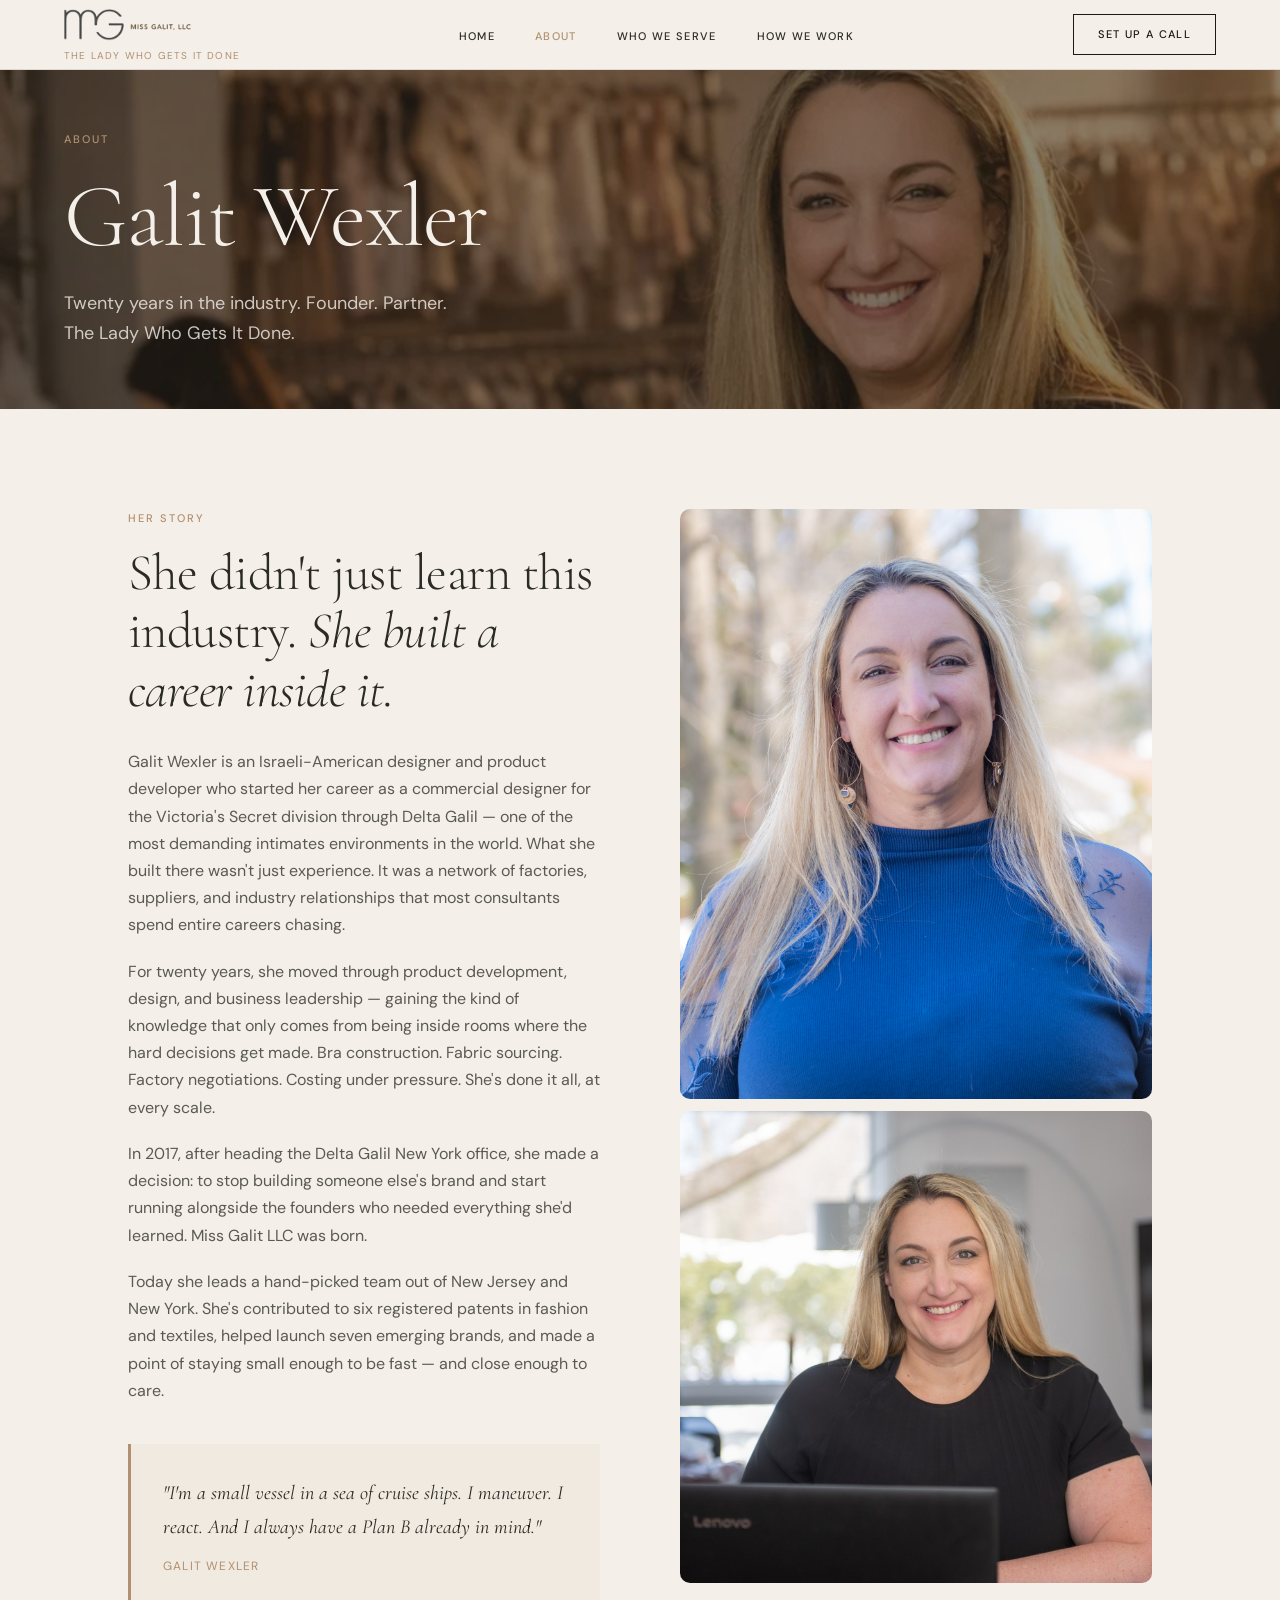
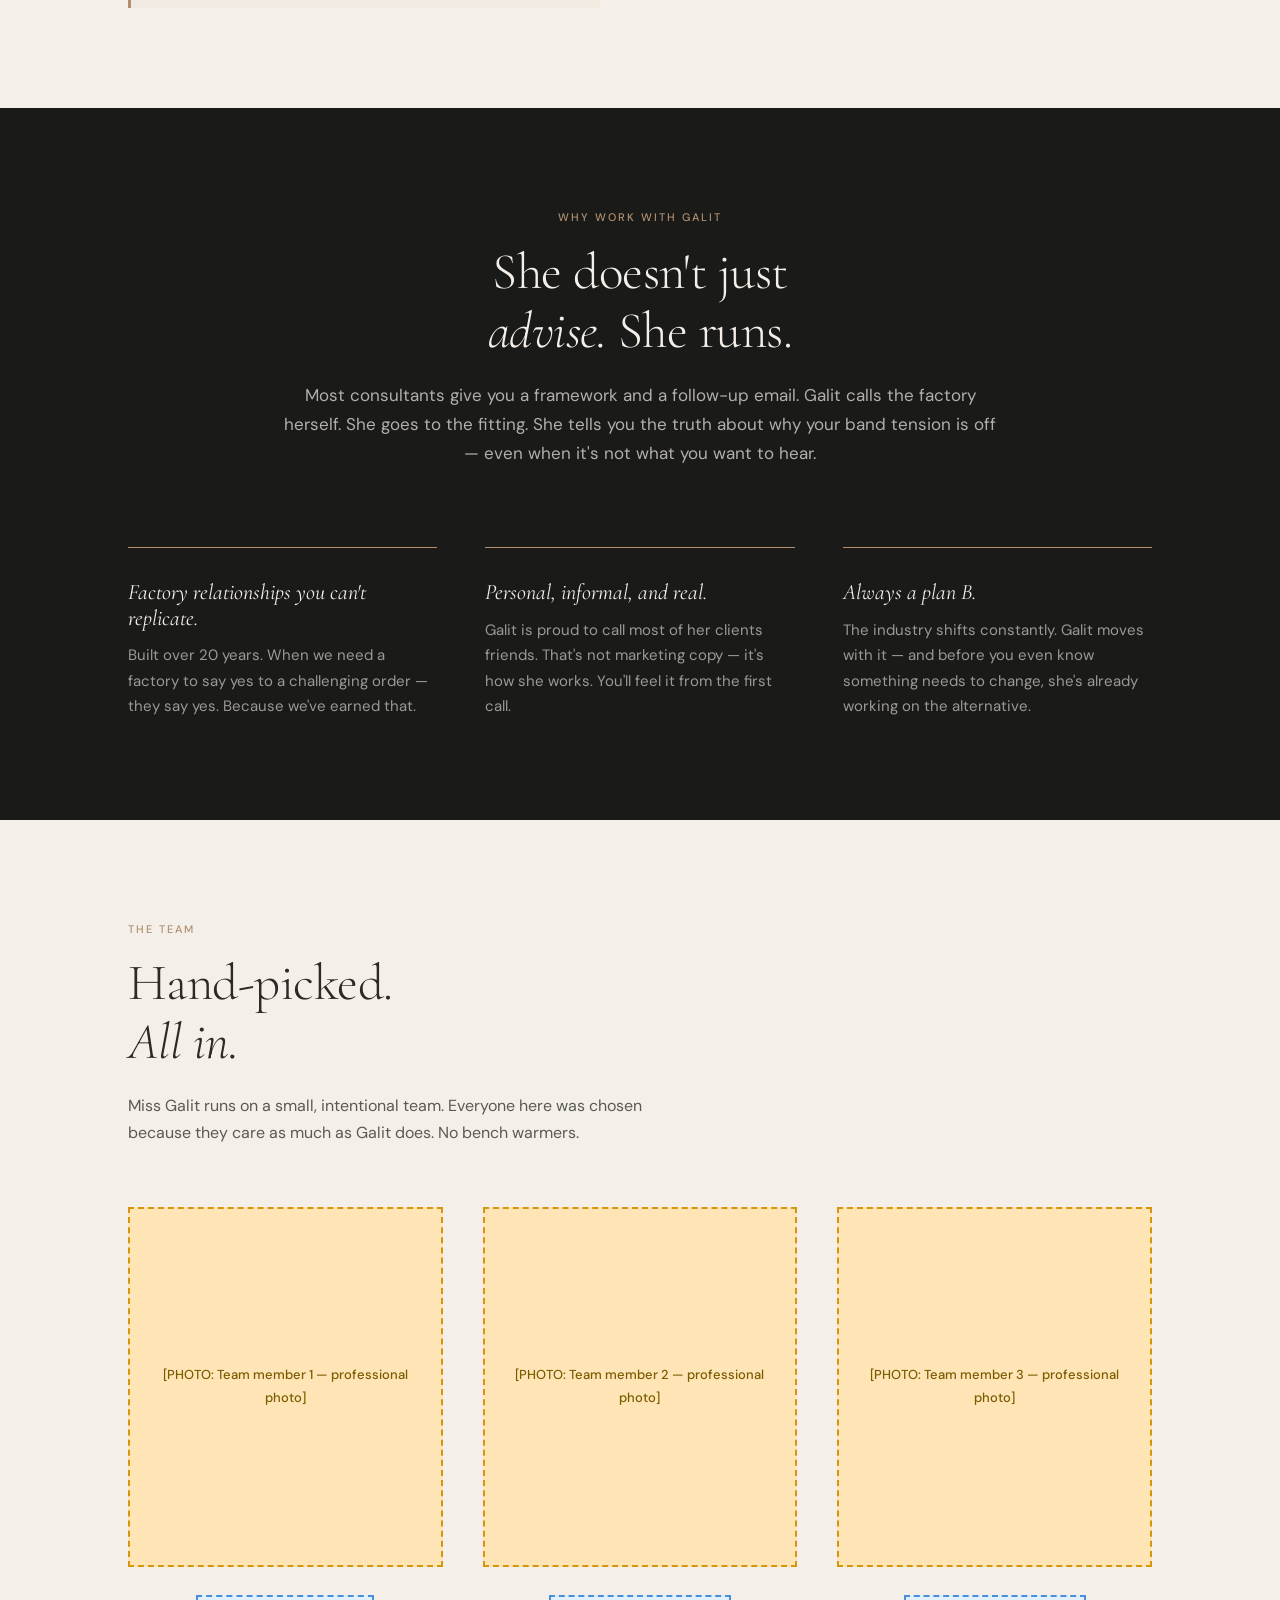
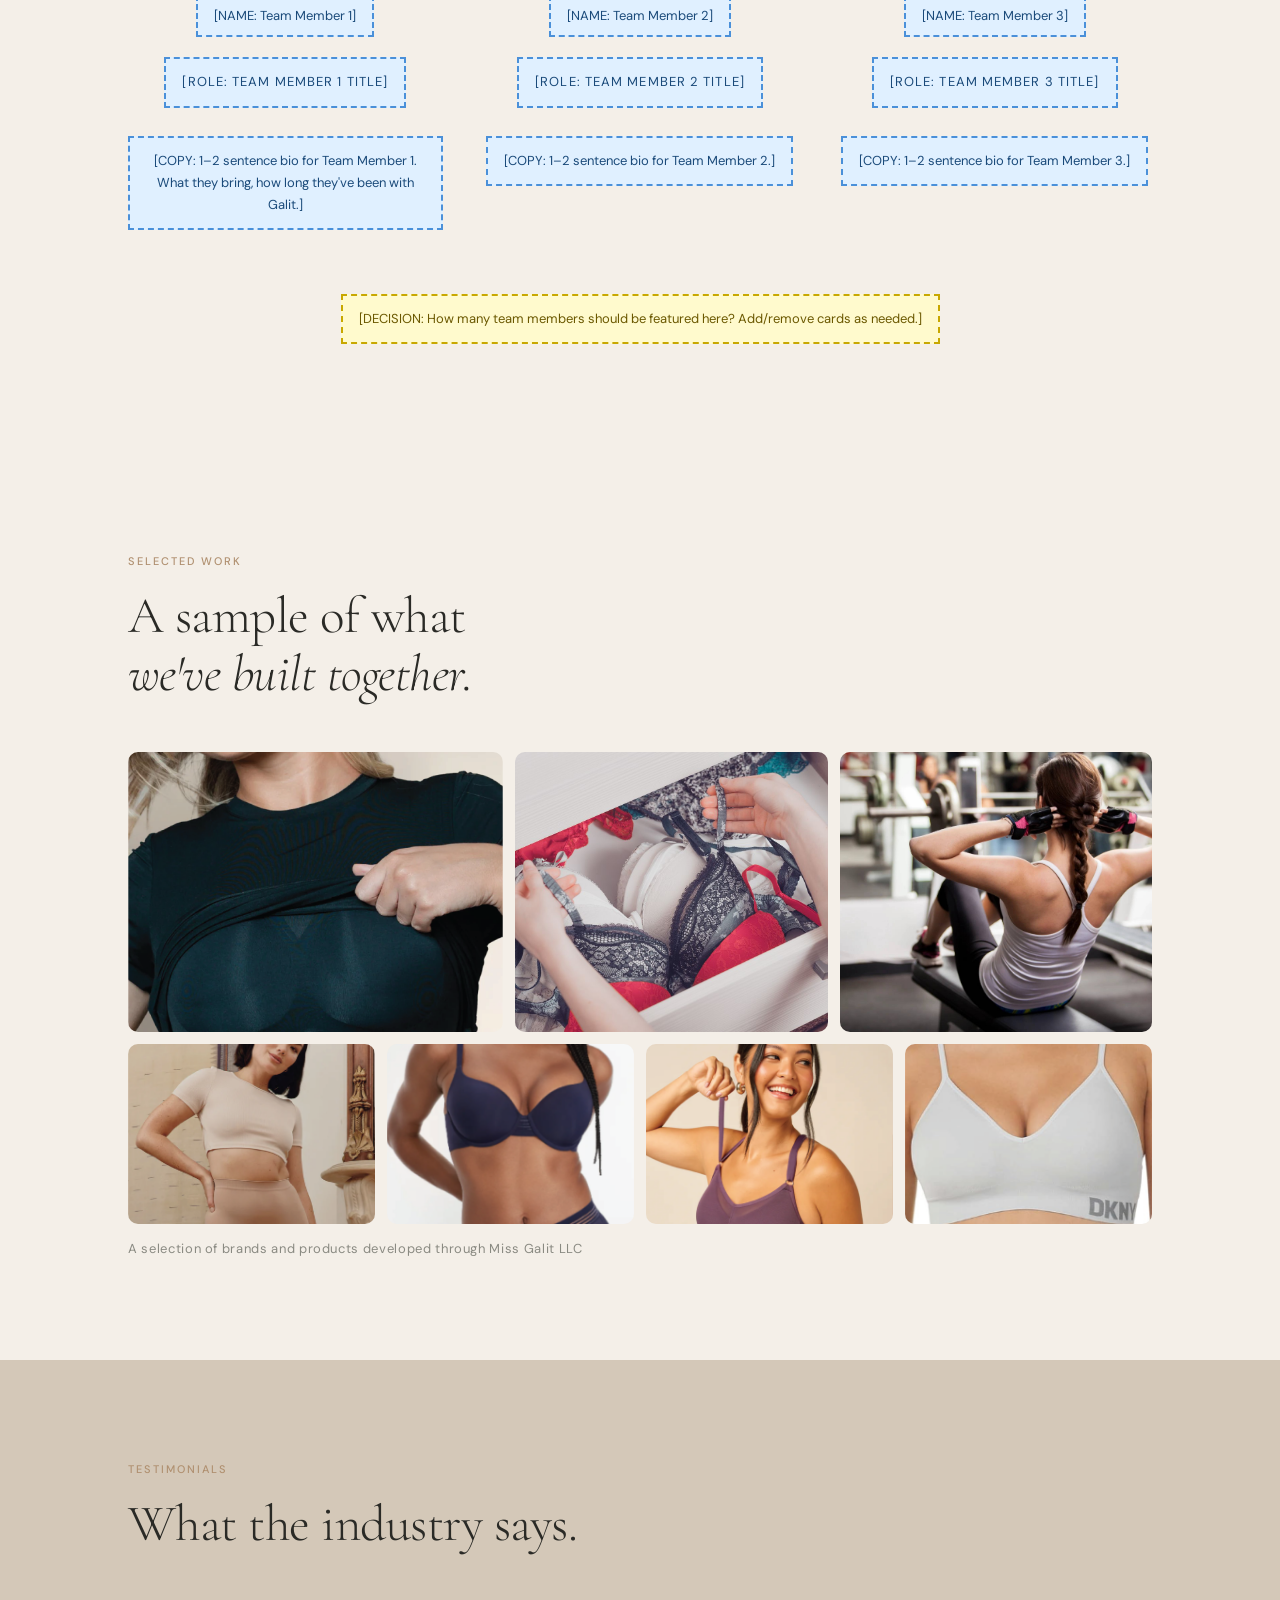
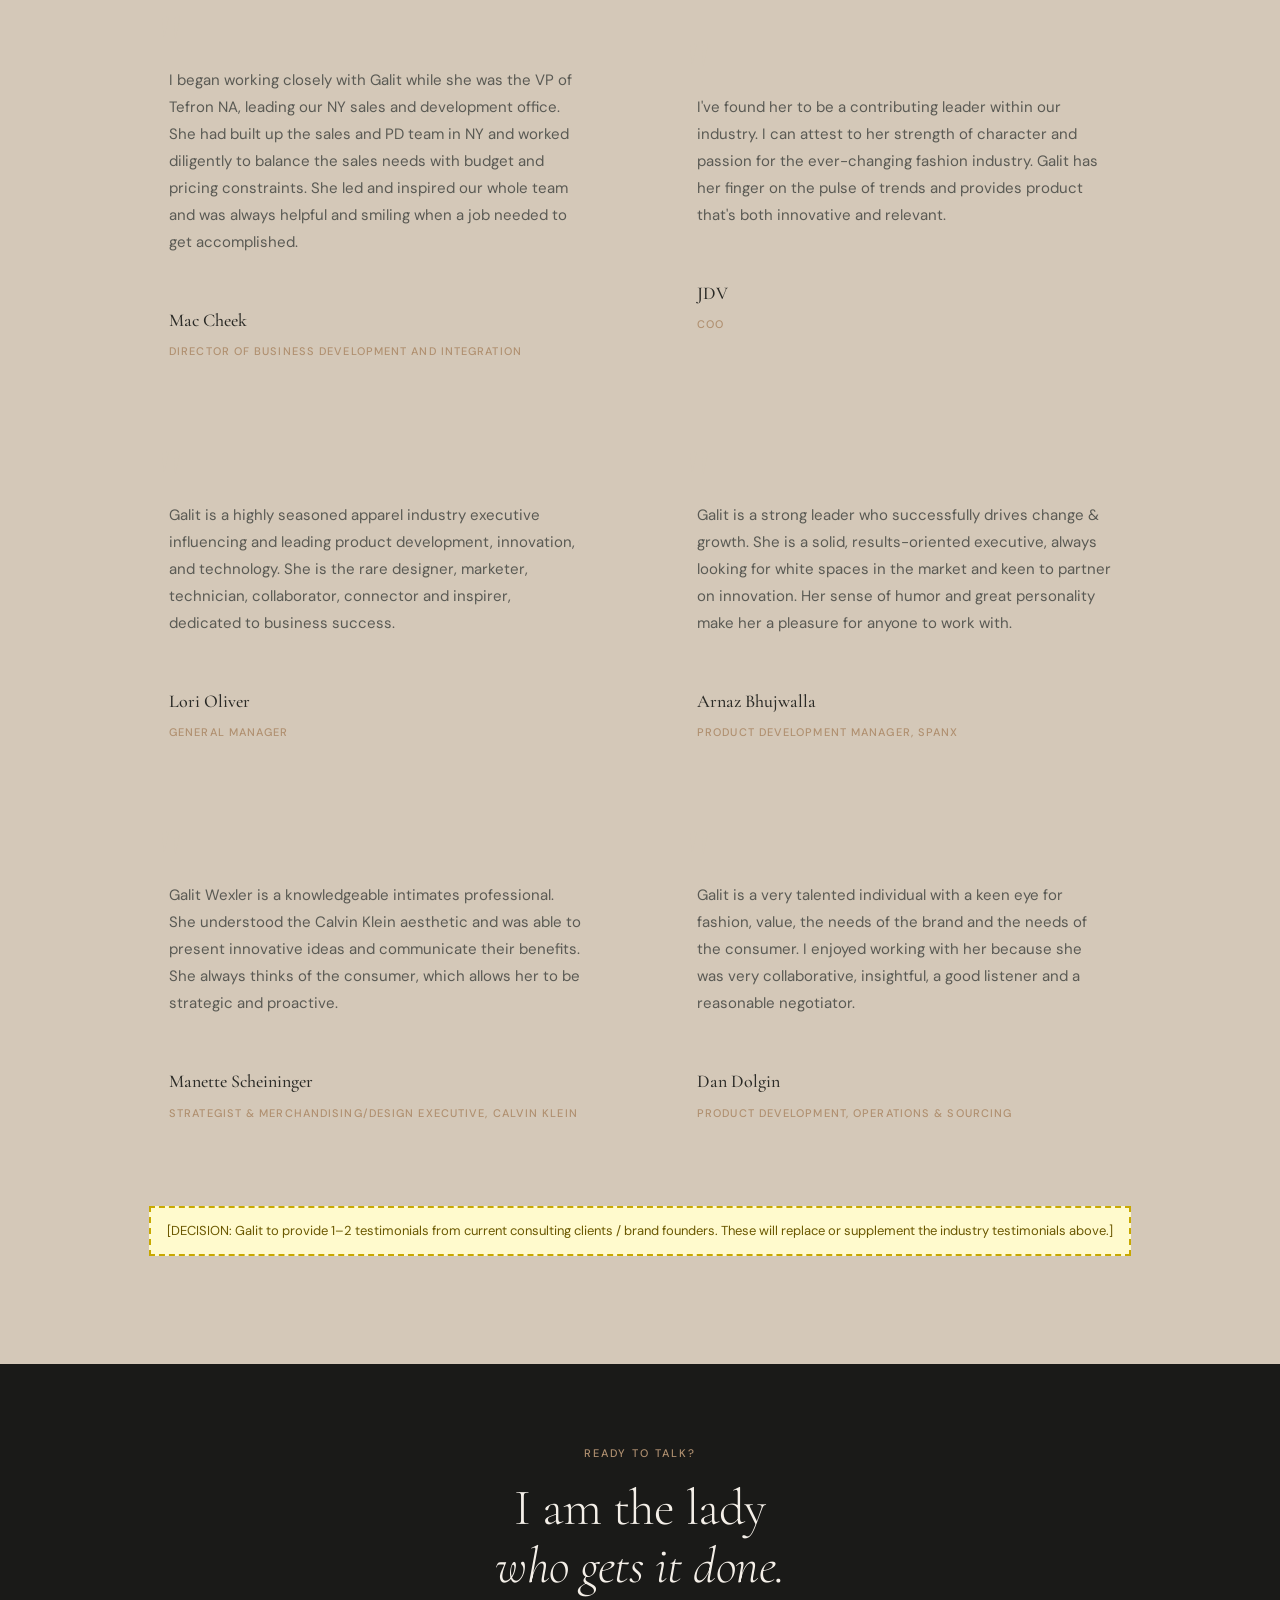
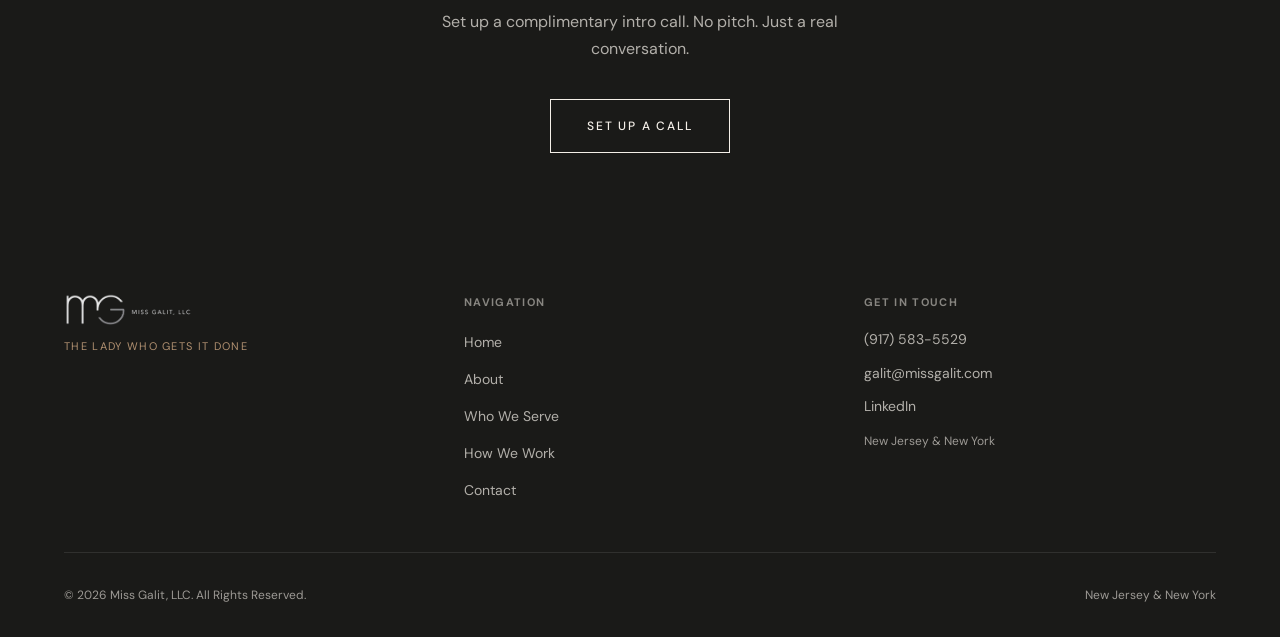
==== about.html @ 5a031939 "Update about.html" ====
<!DOCTYPE html>
<html lang="en">
<head>
  <meta charset="UTF-8" />
  <meta name="viewport" content="width=device-width, initial-scale=1.0" />
  <title>About Galit Wexler | Miss Galit LLC</title>
  <meta name="description" content="Meet Galit Wexler — 20 years of intimates and activewear expertise, built on factory relationships and founder loyalty." />
  <!-- [PHOTO: Replace favicon with a new .ico or .png file — add to images/ folder and update this path] -->
  <link rel="icon" href="https://missgalit.com/wp-content/uploads/2019/03/Fav.jpg" />
  <link rel="stylesheet" href="style.css" />
</head>
<body>

  <!-- NAV -->
  <nav id="main-nav">
    <a class="nav-logo" href="index.html">
      <img src="images/logo-nav.png" alt="Miss Galit" />
      <div class="tagline">The Lady Who Gets It Done</div>
    </a>
    <ul class="nav-links">
      <li><a href="index.html">Home</a></li>
      <li><a href="about.html" class="active">About</a></li>
      <li><a href="who-we-serve.html">Who We Serve</a></li>
      <li><a href="how-we-work.html">How We Work</a></li>
    </ul>
    <a href="contact.html" class="nav-cta">Set Up a Call</a>
    <div class="nav-hamburger" id="hamburger" onclick="toggleMenu()">
      <span></span><span></span><span></span>
    </div>
  </nav>

  <div class="mobile-menu" id="mobile-menu">
    <ul>
      <li><a href="index.html">Home</a></li>
      <li><a href="about.html">About</a></li>
      <li><a href="who-we-serve.html">Who We Serve</a></li>
      <li><a href="how-we-work.html">How We Work</a></li>
      <li><a href="contact.html">Set Up a Call</a></li>
    </ul>
  </div>

  <!-- PAGE HERO -->
  <section style="padding-top: 70px; min-height: 45vh; display: flex; align-items: flex-end; position: relative; overflow: hidden;">
    <div style="position: absolute; inset: 0; background-image: url('images/about-hero.png'); background-size: cover; background-position: center top; background-attachment: fixed;"></div>
    <div style="position: absolute; inset: 0; background: rgba(26,26,24,0.5);"></div>
    <div class="page-hero-content" style="position: relative; z-index: 2; padding: 60px 5vw;">
      <span class="eyebrow" style="color: var(--stone);">About</span>
      <h1 style="color: var(--cream);">Galit Wexler</h1>
      <p style="color: rgba(244,239,232,0.8); font-size: 18px; max-width: 560px; margin-top: 20px;">Twenty years in the industry. Founder. Partner.<br>The Lady Who Gets It Done.</p>
    </div>
  </section>

  <!-- GALIT'S STORY -->
  <section class="section" style="padding: var(--section-pad) var(--gutter);">
    <div class="grid-2 container" style="gap: 80px; align-items: start;">
      <div>
        <span class="eyebrow">Her Story</span>
        <h2>She didn't just learn this industry. <em>She built a career inside it.</em></h2>

        <p style="color: var(--mid); margin-top: 28px;">
          Galit Wexler is an Israeli-American designer and product developer who started her career as a commercial designer for the Victoria's Secret division through Delta Galil — one of the most demanding intimates environments in the world. What she built there wasn't just experience. It was a network of factories, suppliers, and industry relationships that most consultants spend entire careers chasing.
        </p>
        <p style="color: var(--mid);">
          For twenty years, she moved through product development, design, and business leadership — gaining the kind of knowledge that only comes from being inside rooms where the hard decisions get made. Bra construction. Fabric sourcing. Factory negotiations. Costing under pressure. She's done it all, at every scale.
        </p>
        <p style="color: var(--mid);">
          In 2017, after heading the Delta Galil New York office, she made a decision: to stop building someone else's brand and start running alongside the founders who needed everything she'd learned. Miss Galit LLC was born.
        </p>
        <p style="color: var(--mid);">
          Today she leads a hand-picked team out of New Jersey and New York. She's contributed to six registered patents in fashion and textiles, helped launch seven emerging brands, and made a point of staying small enough to be fast — and close enough to care.
        </p>

        <div style="margin-top: 40px; padding: 32px; border-left: 3px solid var(--stone); background: rgba(176,144,112,0.06);">
          <p style="font-family: var(--font-display); font-size: 20px; font-style: italic; color: var(--text); margin: 0;">
            "I'm a small vessel in a sea of cruise ships. I maneuver. I react. And I always have a Plan B already in mind."
          </p>
          <span style="font-size: 12px; letter-spacing: 0.1em; text-transform: uppercase; color: var(--stone); margin-top: 12px; display: block;">Galit Wexler</span>
        </div>
      </div>

      <div>
        <img src="images/galit-headshot.jpeg" alt="Galit Wexler" style="width: 100%; object-fit: cover; border-radius: 10px;" />
        <img src="images/galit-laptop.jpg" alt="Galit Wexler at work" style="width: 100%; object-fit: cover; margin-top: 12px; border-radius: 10px;" />
      </div>
    </div>
  </section>

  <!-- WHAT MAKES HER DIFFERENT -->
  <section class="section section--dark" style="padding: var(--section-pad) var(--gutter);">
    <div class="container">
      <div style="max-width: 720px; margin: 0 auto; text-align: center;">
        <span class="eyebrow">Why Work With Galit</span>
        <h2>She doesn't just<br><em>advise.</em> She runs.</h2>
        <p style="color: rgba(244,239,232,0.7); margin-top: 20px; font-size: 17px;">Most consultants give you a framework and a follow-up email. Galit calls the factory herself. She goes to the fitting. She tells you the truth about why your band tension is off — even when it's not what you want to hear.</p>
      </div>
      <div class="grid-3 mt-lg">
        <div style="border-top: 1px solid var(--stone); padding-top: 32px;">
          <h4 style="color: var(--cream); font-family: var(--font-display); font-size: 22px; font-style: italic;">Factory relationships you can't replicate.</h4>
          <p style="color: rgba(244,239,232,0.6); margin-top: 12px; font-size: 15px;">Built over 20 years. When we need a factory to say yes to a challenging order — they say yes. Because we've earned that.</p>
        </div>
        <div style="border-top: 1px solid var(--stone); padding-top: 32px;">
          <h4 style="color: var(--cream); font-family: var(--font-display); font-size: 22px; font-style: italic;">Personal, informal, and real.</h4>
          <p style="color: rgba(244,239,232,0.6); margin-top: 12px; font-size: 15px;">Galit is proud to call most of her clients friends. That's not marketing copy — it's how she works. You'll feel it from the first call.</p>
        </div>
        <div style="border-top: 1px solid var(--stone); padding-top: 32px;">
          <h4 style="color: var(--cream); font-family: var(--font-display); font-size: 22px; font-style: italic;">Always a plan B.</h4>
          <p style="color: rgba(244,239,232,0.6); margin-top: 12px; font-size: 15px;">The industry shifts constantly. Galit moves with it — and before you even know something needs to change, she's already working on the alternative.</p>
        </div>
      </div>
    </div>
  </section>

  <!-- TEAM SECTION -->
  <section class="section" style="padding: var(--section-pad) var(--gutter);" id="team">
    <div class="container">
      <span class="eyebrow">The Team</span>
      <h2>Hand-picked.<br><em>All in.</em></h2>
      <p style="color: var(--mid); max-width: 560px; margin-top: 20px;">Miss Galit runs on a small, intentional team. Everyone here was chosen because they care as much as Galit does. No bench warmers.</p>

      <div class="team-grid">

        <!-- Team Member 1 -->
        <div class="team-card">
          <div class="ph-photo team-photo" style="height: 360px;">[PHOTO: Team member 1 — professional photo]</div>
          <h4><span class="ph-copy">[NAME: Team Member 1]</span></h4>
          <span class="team-role"><span class="ph-copy">[ROLE: Team Member 1 title]</span></span>
          <p style="color: var(--mid); font-size: 14px; margin-top: 12px;"><span class="ph-copy">[COPY: 1–2 sentence bio for Team Member 1. What they bring, how long they've been with Galit.]</span></p>
        </div>

        <!-- Team Member 2 -->
        <div class="team-card">
          <div class="ph-photo team-photo" style="height: 360px;">[PHOTO: Team member 2 — professional photo]</div>
          <h4><span class="ph-copy">[NAME: Team Member 2]</span></h4>
          <span class="team-role"><span class="ph-copy">[ROLE: Team Member 2 title]</span></span>
          <p style="color: var(--mid); font-size: 14px; margin-top: 12px;"><span class="ph-copy">[COPY: 1–2 sentence bio for Team Member 2.]</span></p>
        </div>

        <!-- Team Member 3 -->
        <div class="team-card">
          <div class="ph-photo team-photo" style="height: 360px;">[PHOTO: Team member 3 — professional photo]</div>
          <h4><span class="ph-copy">[NAME: Team Member 3]</span></h4>
          <span class="team-role"><span class="ph-copy">[ROLE: Team Member 3 title]</span></span>
          <p style="color: var(--mid); font-size: 14px; margin-top: 12px;"><span class="ph-copy">[COPY: 1–2 sentence bio for Team Member 3.]</span></p>
        </div>

      </div>

      <div class="text-center mt-md">
        <span class="ph-decision">[DECISION: How many team members should be featured here? Add/remove cards as needed.]</span>
      </div>
    </div>
  </section>

  <!-- SELECTED WORK -->
  <section class="section" style="padding: var(--section-pad) var(--gutter);">
    <div class="container">
      <span class="eyebrow">Selected Work</span>
      <h2 class="mb-md">A sample of what<br><em>we've built together.</em></h2>
      <!-- Collage row 1: 3 images, taller -->
      <div style="display: grid; grid-template-columns: 1.2fr 1fr 1fr; gap: 12px; margin-bottom: 12px;">
        <img src="images/portfolio-seamless-activewear.png" alt="Seamless activewear" style="width: 100%; height: 280px; object-fit: cover; object-position: center top; border-radius: 10px;" />
        <img src="images/pretty-bras.jpg" alt="Intimates lingerie" style="width: 100%; height: 280px; object-fit: cover; object-position: center; border-radius: 10px;" />
        <img src="images/active-wear.jpg" alt="Activewear" style="width: 100%; height: 280px; object-fit: cover; object-position: center top; border-radius: 10px;" />
      </div>
      <!-- Collage row 2: 4 images, shorter -->
      <div style="display: grid; grid-template-columns: repeat(4, 1fr); gap: 12px;">
        <img src="images/portfolio-seamless-crop.png" alt="Seamless crop" style="width: 100%; height: 180px; object-fit: cover; object-position: center 30%; border-radius: 10px;" />
        <img src="images/portfolio-navy-set.png" alt="Intimates set" style="width: 100%; height: 180px; object-fit: cover; object-position: center 20%; border-radius: 10px;" />
        <img src="images/portfolio-sports-bra.png" alt="Sports bra" style="width: 100%; height: 180px; object-fit: cover; object-position: center 15%; border-radius: 10px;" />
        <img src="images/portfolio-dkny-bra.png" alt="DKNY bralette" style="width: 100%; height: 180px; object-fit: cover; object-position: center 65%; border-radius: 10px;" />
      </div>
      <p style="color: var(--muted); font-size: 13px; margin-top: 14px; letter-spacing: 0.05em;">A selection of brands and products developed through Miss Galit LLC</p>
    </div>
  </section>

  <!-- TESTIMONIALS -->
  <section class="section section--stone" style="padding: var(--section-pad) var(--gutter);" id="testimonials">
    <div class="container">
      <span class="eyebrow">Testimonials</span>
      <h2 class="mb-md">What the industry says.</h2>

      <div class="grid-2" style="gap: 32px; margin-bottom: 32px;">
        <div class="testimonial-card">
          <span class="quote-mark">"</span>
          <p>I began working closely with Galit while she was the VP of Tefron NA, leading our NY sales and development office. She had built up the sales and PD team in NY and worked diligently to balance the sales needs with budget and pricing constraints. She led and inspired our whole team and was always helpful and smiling when a job needed to get accomplished.</p>
          <p class="t-name">Mac Cheek</p>
          <span class="t-title">Director of Business Development and Integration</span>
        </div>

        <div class="testimonial-card">
          <span class="quote-mark">"</span>
          <p>I've found her to be a contributing leader within our industry. I can attest to her strength of character and passion for the ever-changing fashion industry. Galit has her finger on the pulse of trends and provides product that's both innovative and relevant.</p>
          <p class="t-name">JDV</p>
          <span class="t-title">COO</span>
        </div>
      </div>

      <div class="grid-2" style="gap: 32px; margin-bottom: 32px;">
        <div class="testimonial-card">
          <span class="quote-mark">"</span>
          <p>Galit is a highly seasoned apparel industry executive influencing and leading product development, innovation, and technology. She is the rare designer, marketer, technician, collaborator, connector and inspirer, dedicated to business success.</p>
          <p class="t-name">Lori Oliver</p>
          <span class="t-title">General Manager</span>
        </div>

        <div class="testimonial-card">
          <span class="quote-mark">"</span>
          <p>Galit is a strong leader who successfully drives change &amp; growth. She is a solid, results-oriented executive, always looking for white spaces in the market and keen to partner on innovation. Her sense of humor and great personality make her a pleasure for anyone to work with.</p>
          <p class="t-name">Arnaz Bhujwalla</p>
          <span class="t-title">Product Development Manager, Spanx</span>
        </div>
      </div>

      <div class="grid-2" style="gap: 32px; margin-bottom: 32px;">
        <div class="testimonial-card">
          <span class="quote-mark">"</span>
          <p>Galit Wexler is a knowledgeable intimates professional. She understood the Calvin Klein aesthetic and was able to present innovative ideas and communicate their benefits. She always thinks of the consumer, which allows her to be strategic and proactive.</p>
          <p class="t-name">Manette Scheininger</p>
          <span class="t-title">Strategist &amp; Merchandising/Design Executive, Calvin Klein</span>
        </div>

        <div class="testimonial-card">
          <span class="quote-mark">"</span>
          <p>Galit is a very talented individual with a keen eye for fashion, value, the needs of the brand and the needs of the consumer. I enjoyed working with her because she was very collaborative, insightful, a good listener and a reasonable negotiator.</p>
          <p class="t-name">Dan Dolgin</p>
          <span class="t-title">Product Development, Operations &amp; Sourcing</span>
        </div>
      </div>

      <div style="text-align: center; margin-top: 20px;">
        <span class="ph-decision">[DECISION: Galit to provide 1–2 testimonials from current consulting clients / brand founders. These will replace or supplement the industry testimonials above.]</span>
      </div>
    </div>
  </section>

  <!-- CTA -->
  <section class="cta-band">
    <span class="eyebrow" style="display: block; text-align: center; margin-bottom: 16px;">Ready to talk?</span>
    <h2>I am the lady<br><em>who gets it done.</em></h2>
    <p>Set up a complimentary intro call. No pitch. Just a real conversation.</p>
    <a href="contact.html" class="btn btn--light">Set Up a Call</a>
  </section>

  <!-- FOOTER -->
  <footer>
    <div class="footer-inner">
      <div class="footer-logo">
        <img src="images/logo-footer.png" alt="Miss Galit" />
        <div class="footer-tagline">The Lady Who Gets It Done</div>
      </div>
      <div class="footer-nav">
        <h5>Navigation</h5>
        <ul>
          <li><a href="index.html">Home</a></li>
          <li><a href="about.html">About</a></li>
          <li><a href="who-we-serve.html">Who We Serve</a></li>
          <li><a href="how-we-work.html">How We Work</a></li>
          <li><a href="contact.html">Contact</a></li>
        </ul>
      </div>
      <div class="footer-contact">
        <h5>Get in Touch</h5>
        <a href="tel:9175835529">(917) 583-5529</a>
        <a href="mailto:galit@missgalit.com">galit@missgalit.com</a>
        <a href="https://www.linkedin.com/in/galitwexler/" target="_blank">LinkedIn</a>
        <p style="margin-top: 12px; font-size: 12px;">New Jersey &amp; New York</p>
      </div>
    </div>
    <div class="footer-bottom">
      <span>© 2026 Miss Galit, LLC. All Rights Reserved.</span>
      <span>New Jersey &amp; New York</span>
    </div>
  </footer>

  <script>
    function toggleMenu() {
      document.getElementById('mobile-menu').classList.toggle('open');
    }
  </script>

</body>
</html>
---- style.css ----
/* ============================================
   MISS GALIT — Global Stylesheet
   ============================================ */

@import url('https://fonts.googleapis.com/css2?family=Cormorant+Garamond:ital,wght@0,300;0,400;0,500;0,600;1,300;1,400&family=DM+Sans:wght@300;400;500&display=swap');

/* ---- CSS Variables ---- */
:root {
  --cream:       #F4EFE8;
  --charcoal:    #1A1A18;
  --stone:       #B09070;
  --stone-light: #D4C8B8;
  --mid:         #5A5A54;
  --text:        #2A2A26;
  --muted:       #8A8A82;
  --white:       #FFFFFF;

  --font-display: 'Cormorant Garamond', Georgia, serif;
  --font-body:    'DM Sans', Helvetica, sans-serif;

  --max-w: 1200px;
  --gutter: 5vw;
  --section-pad: 100px;
}

/* ---- Reset ---- */
*, *::before, *::after { box-sizing: border-box; margin: 0; padding: 0; }
html { scroll-behavior: smooth; }
body {
  font-family: var(--font-body);
  font-size: 16px;
  line-height: 1.7;
  color: var(--text);
  background: var(--cream);
  -webkit-font-smoothing: antialiased;
}
img { max-width: 100%; display: block; }
a { color: inherit; text-decoration: none; }
ul { list-style: none; }

/* ---- Placeholder Styles ---- */
.ph-photo {
  background: #FFE4B5;
  border: 2px dashed #D4960A;
  padding: 20px;
  font-family: var(--font-body);
  font-size: 13px;
  color: #7A5C00;
  text-align: center;
  min-height: 300px;
  display: flex;
  align-items: center;
  justify-content: center;
  font-weight: 500;
}
.ph-copy {
  background: #E0F0FF;
  border: 2px dashed #4A90D9;
  padding: 12px 16px;
  font-size: 13px;
  color: #1A4A7A;
  display: inline-block;
  margin: 8px 0;
  font-family: var(--font-body);
}
.ph-decision {
  background: #FFFACD;
  border: 2px dashed #C8A800;
  padding: 12px 16px;
  font-size: 13px;
  color: #6B5800;
  display: inline-block;
  margin: 8px 0;
  font-family: var(--font-body);
}

/* ---- Typography ---- */
h1, h2, h3, h4 {
  font-family: var(--font-display);
  font-weight: 400;
  line-height: 1.15;
  color: var(--text);
}
h1 { font-size: clamp(48px, 7vw, 96px); font-weight: 300; letter-spacing: -0.02em; }
h2 { font-size: clamp(32px, 4vw, 56px); font-weight: 300; letter-spacing: -0.01em; }
h3 { font-size: clamp(22px, 2.5vw, 32px); }
h4 { font-size: 20px; }
p { margin-bottom: 1.2em; }
p:last-child { margin-bottom: 0; }

.eyebrow {
  font-family: var(--font-body);
  font-size: 11px;
  font-weight: 500;
  letter-spacing: 0.18em;
  text-transform: uppercase;
  color: var(--stone);
  margin-bottom: 16px;
  display: block;
}

/* ---- Layout ---- */
.container {
  max-width: var(--max-w);
  margin: 0 auto;
  padding: 0 var(--gutter);
}
.section { padding: var(--section-pad) var(--gutter); }
.section--dark {
  background: var(--charcoal);
  color: var(--cream);
}
.section--dark h1,
.section--dark h2,
.section--dark h3,
.section--dark h4 { color: var(--cream); }
.section--dark .eyebrow { color: var(--stone); }
.section--stone {
  background: var(--stone-light);
}

.grid-2 {
  display: grid;
  grid-template-columns: 1fr 1fr;
  gap: 80px;
  align-items: center;
}
.grid-3 {
  display: grid;
  grid-template-columns: repeat(3, 1fr);
  gap: 48px;
}

/* ---- Buttons ---- */
.btn {
  display: inline-block;
  font-family: var(--font-body);
  font-size: 12px;
  font-weight: 500;
  letter-spacing: 0.15em;
  text-transform: uppercase;
  padding: 16px 36px;
  border: 1px solid var(--charcoal);
  color: var(--charcoal);
  background: transparent;
  cursor: pointer;
  transition: all 0.25s ease;
}
.btn:hover {
  background: var(--charcoal);
  color: var(--cream);
}
.btn--light {
  border-color: var(--cream);
  color: var(--cream);
}
.btn--light:hover {
  background: var(--cream);
  color: var(--charcoal);
}
.btn--filled {
  background: var(--charcoal);
  color: var(--cream);
  border-color: var(--charcoal);
}
.btn--filled:hover {
  background: var(--stone);
  border-color: var(--stone);
  color: var(--white);
}

/* ---- Navigation ---- */
nav {
  position: fixed;
  top: 0;
  left: 0;
  right: 0;
  z-index: 100;
  background: var(--cream);
  border-bottom: 1px solid rgba(26,26,24,0.1);
  padding: 0 var(--gutter);
  display: flex;
  align-items: center;
  justify-content: space-between;
  height: 70px;
  transition: background 0.3s ease;
}
.nav-logo img {
  height: 40px;
  width: auto;
}
.nav-logo .tagline {
  font-family: var(--font-body);
  font-size: 10px;
  letter-spacing: 0.12em;
  text-transform: uppercase;
  color: var(--stone);
  margin-top: 2px;
}
.nav-links {
  display: flex;
  gap: 40px;
  align-items: center;
}
.nav-links a {
  font-size: 11px;
  font-weight: 500;
  letter-spacing: 0.12em;
  text-transform: uppercase;
  color: var(--text);
  transition: color 0.2s;
}
.nav-links a:hover,
.nav-links a.active { color: var(--stone); }
.nav-cta {
  font-size: 11px;
  font-weight: 500;
  letter-spacing: 0.12em;
  text-transform: uppercase;
  padding: 10px 24px;
  border: 1px solid var(--charcoal);
  color: var(--charcoal);
  transition: all 0.2s;
}
.nav-cta:hover {
  background: var(--charcoal);
  color: var(--cream);
}

/* Hamburger (mobile) */
.nav-hamburger {
  display: none;
  flex-direction: column;
  gap: 5px;
  cursor: pointer;
  padding: 8px;
}
.nav-hamburger span {
  display: block;
  width: 24px;
  height: 1.5px;
  background: var(--charcoal);
  transition: all 0.3s;
}
.mobile-menu {
  display: none;
  position: fixed;
  top: 70px;
  left: 0;
  right: 0;
  background: var(--cream);
  border-bottom: 1px solid rgba(26,26,24,0.1);
  padding: 32px var(--gutter);
  z-index: 99;
}
.mobile-menu.open { display: block; }
.mobile-menu ul { display: flex; flex-direction: column; gap: 24px; }
.mobile-menu a {
  font-size: 13px;
  font-weight: 500;
  letter-spacing: 0.12em;
  text-transform: uppercase;
  color: var(--text);
}

/* ---- Hero ---- */
.hero {
  padding-top: 70px;
  min-height: 90vh;
  display: flex;
  align-items: flex-end;
  position: relative;
  overflow: hidden;
  background: var(--charcoal);
}
.hero-bg {
  position: absolute;
  inset: 0;
  background-size: cover;
  background-position: center;
  opacity: 0.35;
}
.hero-content {
  position: relative;
  z-index: 2;
  padding: var(--section-pad) var(--gutter);
  max-width: 800px;
}
.hero-content h1 { color: var(--cream); }
.hero-content p {
  color: rgba(244,239,232,0.8);
  font-size: 18px;
  max-width: 520px;
  margin: 24px 0 40px;
}

/* ---- Page Hero (inner pages) ---- */
.page-hero {
  padding-top: 70px;
  background: var(--charcoal);
  padding-bottom: 80px;
  padding-left: var(--gutter);
  padding-right: var(--gutter);
  min-height: 45vh;
  display: flex;
  align-items: flex-end;
  position: relative;
  overflow: hidden;
}
.page-hero-bg {
  position: absolute;
  inset: 0;
  background-size: cover;
  background-position: center;
  opacity: 0.25;
}
.page-hero-content {
  position: relative;
  z-index: 2;
}
.page-hero-content h1 { color: var(--cream); }
.page-hero-content .eyebrow { color: var(--stone); }
.page-hero-content p {
  color: rgba(244,239,232,0.75);
  font-size: 18px;
  max-width: 560px;
  margin-top: 20px;
}

/* ---- Quote / Pull Quote ---- */
.pull-quote {
  font-family: var(--font-display);
  font-size: clamp(24px, 3vw, 40px);
  font-style: italic;
  font-weight: 300;
  line-height: 1.3;
  color: var(--text);
  padding: 60px 0;
  border-top: 1px solid var(--stone-light);
  border-bottom: 1px solid var(--stone-light);
  position: relative;
}
.pull-quote::before {
  content: '\201C';
  font-size: 120px;
  font-family: var(--font-display);
  color: var(--stone-light);
  line-height: 0;
  position: absolute;
  top: 60px;
  left: -10px;
  opacity: 0.6;
}
.pull-quote-attr {
  font-family: var(--font-body);
  font-size: 12px;
  font-weight: 500;
  letter-spacing: 0.12em;
  text-transform: uppercase;
  color: var(--stone);
  margin-top: 24px;
}

/* ---- Testimonials ---- */
.testimonial-card {
  padding: 40px;
  border: 1px solid var(--stone-light);
  position: relative;
}
.testimonial-card .quote-mark {
  font-family: var(--font-display);
  font-size: 80px;
  line-height: 0;
  color: var(--stone-light);
  position: absolute;
  top: 40px;
  left: 30px;
}
.testimonial-card p {
  font-size: 15px;
  color: var(--mid);
  line-height: 1.8;
  padding-top: 24px;
}
.testimonial-card .t-name {
  font-family: var(--font-display);
  font-size: 18px;
  font-weight: 500;
  color: var(--text);
  margin-top: 24px;
  margin-bottom: 0;
}
.testimonial-card .t-title {
  font-size: 11px;
  letter-spacing: 0.1em;
  text-transform: uppercase;
  color: var(--stone);
  font-weight: 500;
}

/* ---- CTA Band ---- */
.cta-band {
  background: var(--charcoal);
  padding: 80px var(--gutter);
  text-align: center;
}
.cta-band h2 { color: var(--cream); margin-bottom: 12px; }
.cta-band p { color: rgba(244,239,232,0.7); margin-bottom: 36px; max-width: 480px; margin-left: auto; margin-right: auto; }

/* ---- Process Steps ---- */
.process-step {
  display: grid;
  grid-template-columns: 80px 1fr;
  gap: 32px;
  align-items: start;
  padding: 48px 0;
  border-bottom: 1px solid var(--stone-light);
}
.process-step:last-child { border-bottom: none; }
.step-number {
  font-family: var(--font-display);
  font-size: 56px;
  font-weight: 300;
  color: var(--stone-light);
  line-height: 1;
}
.step-content h3 { margin-bottom: 12px; }
.step-content p { color: var(--mid); }

/* ---- Audience Cards ---- */
.audience-card {
  padding: 56px 48px;
  background: var(--white);
  border-top: 3px solid var(--stone);
}
.audience-card h3 { margin-bottom: 20px; }
.audience-card ul { margin-top: 20px; }
.audience-card ul li {
  font-size: 15px;
  color: var(--mid);
  padding: 10px 0;
  border-bottom: 1px solid var(--stone-light);
  padding-left: 20px;
  position: relative;
}
.audience-card ul li::before {
  content: '—';
  position: absolute;
  left: 0;
  color: var(--stone);
}

/* ---- Team Placeholders ---- */
.team-grid {
  display: grid;
  grid-template-columns: repeat(3, 1fr);
  gap: 40px;
  margin-top: 60px;
}
.team-card {
  text-align: center;
}
.team-card .team-photo {
  width: 100%;
  aspect-ratio: 3/4;
  object-fit: cover;
  margin-bottom: 20px;
}
.team-card h4 { margin-bottom: 4px; }
.team-card .team-role {
  font-size: 11px;
  letter-spacing: 0.1em;
  text-transform: uppercase;
  color: var(--stone);
}

/* ---- Contact ---- */
.contact-info a {
  display: flex;
  align-items: center;
  gap: 16px;
  padding: 20px 0;
  border-bottom: 1px solid var(--stone-light);
  font-size: 18px;
  color: var(--text);
  transition: color 0.2s;
}
.contact-info a:hover { color: var(--stone); }
.contact-info .contact-label {
  font-size: 11px;
  letter-spacing: 0.12em;
  text-transform: uppercase;
  color: var(--muted);
  display: block;
  margin-bottom: 4px;
}

/* ---- Footer ---- */
footer {
  background: var(--charcoal);
  padding: 60px var(--gutter) 32px;
  color: rgba(244,239,232,0.6);
}
.footer-inner {
  display: grid;
  grid-template-columns: 1fr 1fr 1fr;
  gap: 48px;
  padding-bottom: 48px;
  border-bottom: 1px solid rgba(244,239,232,0.1);
  margin-bottom: 32px;
}
.footer-logo img { height: 32px; opacity: 0.9; margin-bottom: 12px; }
.footer-tagline {
  font-size: 11px;
  letter-spacing: 0.12em;
  text-transform: uppercase;
  color: var(--stone);
}
.footer-nav h5 {
  font-family: var(--font-body);
  font-size: 11px;
  letter-spacing: 0.12em;
  text-transform: uppercase;
  color: rgba(244,239,232,0.5);
  margin-bottom: 16px;
}
.footer-nav ul { display: flex; flex-direction: column; gap: 10px; }
.footer-nav a {
  font-size: 14px;
  color: rgba(244,239,232,0.7);
  transition: color 0.2s;
}
.footer-nav a:hover { color: var(--stone); }
.footer-contact h5 {
  font-family: var(--font-body);
  font-size: 11px;
  letter-spacing: 0.12em;
  text-transform: uppercase;
  color: rgba(244,239,232,0.5);
  margin-bottom: 16px;
}
.footer-contact a {
  display: block;
  font-size: 14px;
  color: rgba(244,239,232,0.7);
  margin-bottom: 10px;
  transition: color 0.2s;
}
.footer-contact a:hover { color: var(--stone); }
.footer-bottom {
  display: flex;
  justify-content: space-between;
  font-size: 12px;
}

/* ---- Divider ---- */
.divider {
  height: 1px;
  background: var(--stone-light);
  margin: 0 var(--gutter);
}

/* ---- Utility ---- */
.text-center { text-align: center; }
.text-stone { color: var(--stone); }
.mt-sm { margin-top: 24px; }
.mt-md { margin-top: 48px; }
.mt-lg { margin-top: 80px; }
.mb-sm { margin-bottom: 24px; }
.mb-md { margin-bottom: 48px; }

/* ---- Responsive ---- */
@media (max-width: 900px) {
  :root { --section-pad: 70px; }
  .grid-2 { grid-template-columns: 1fr; gap: 48px; }
  .grid-3 { grid-template-columns: 1fr; gap: 40px; }
  .team-grid { grid-template-columns: 1fr 1fr; }
  .footer-inner { grid-template-columns: 1fr 1fr; }
}
@media (max-width: 640px) {
  :root { --gutter: 24px; --section-pad: 56px; }
  .nav-links, .nav-cta { display: none; }
  .nav-hamburger { display: flex; }
  .team-grid { grid-template-columns: 1fr; }
  .footer-inner { grid-template-columns: 1fr; gap: 36px; }
  .footer-bottom { flex-direction: column; gap: 8px; }
  .process-step { grid-template-columns: 48px 1fr; gap: 20px; }
  .audience-card { padding: 36px 28px; }
  section[style*="grid-template-columns: 1fr 1fr"] { grid-template-columns: 1fr !important; }
}
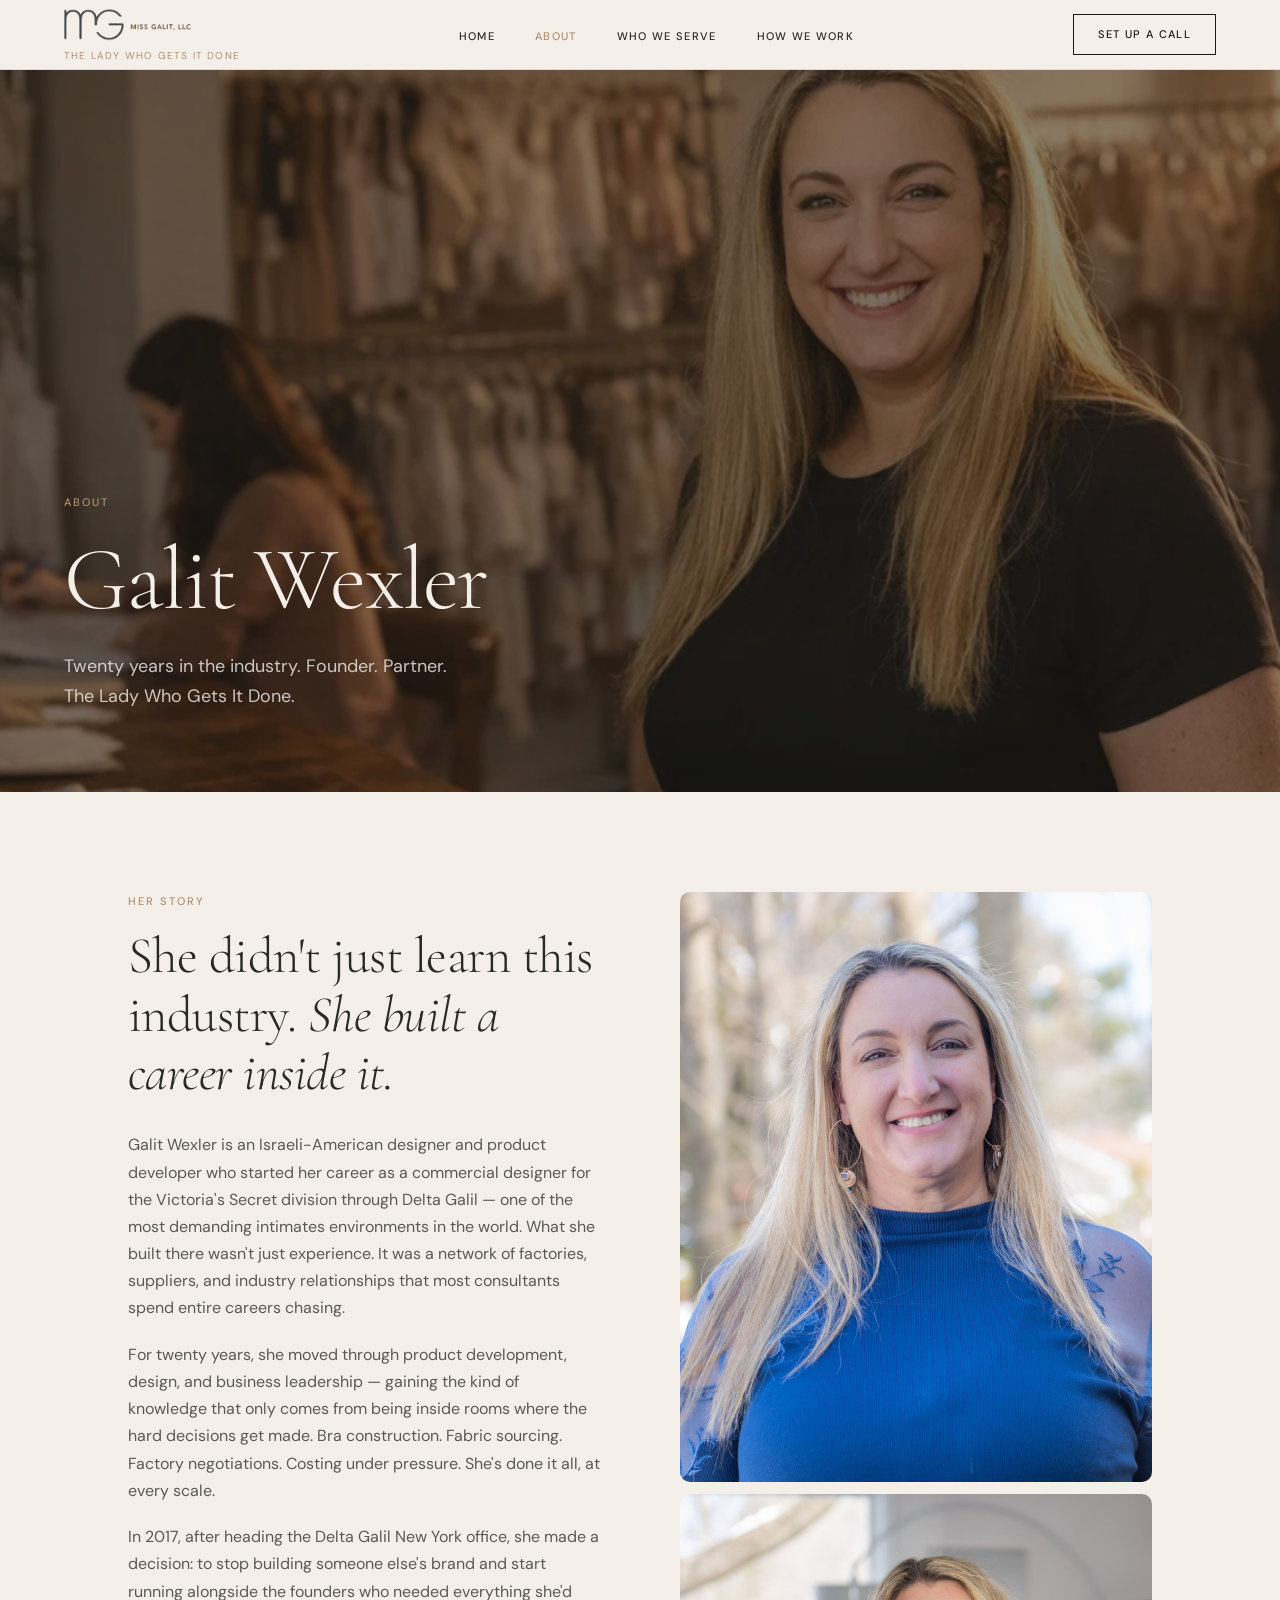
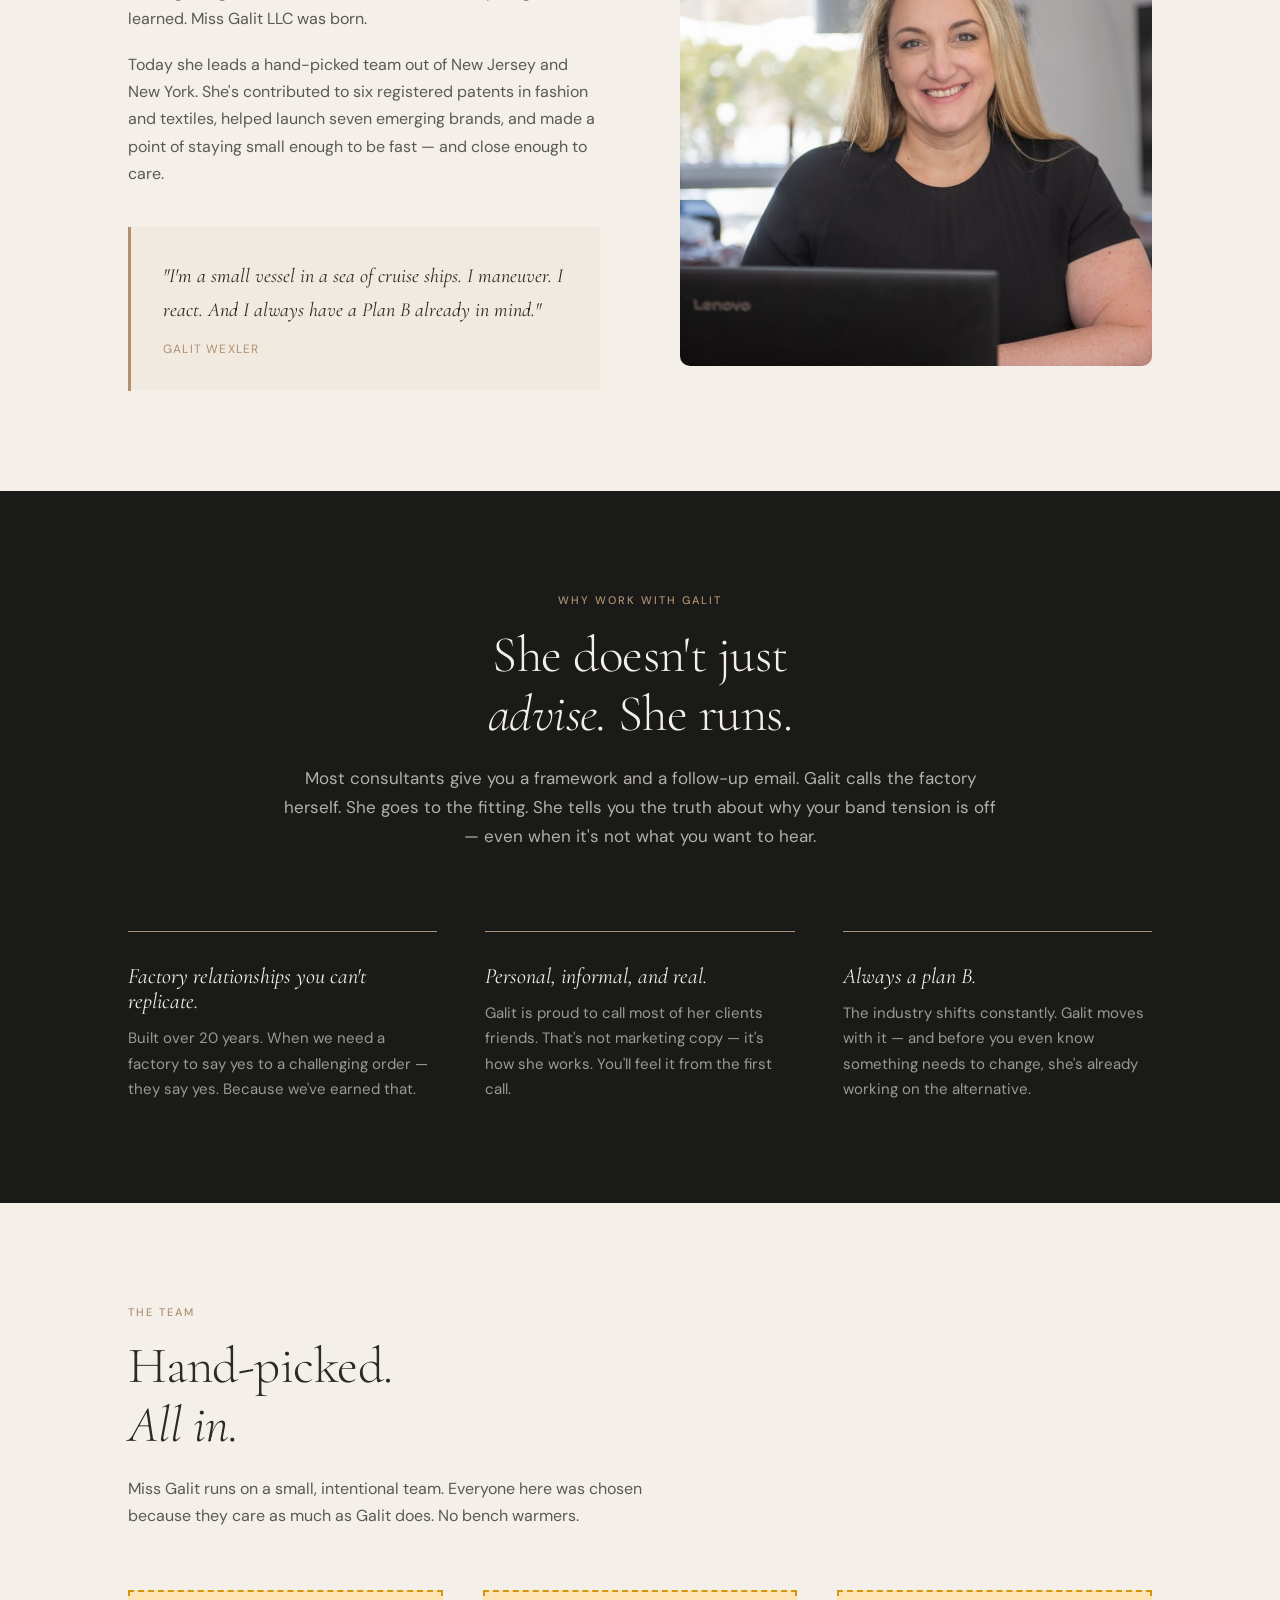
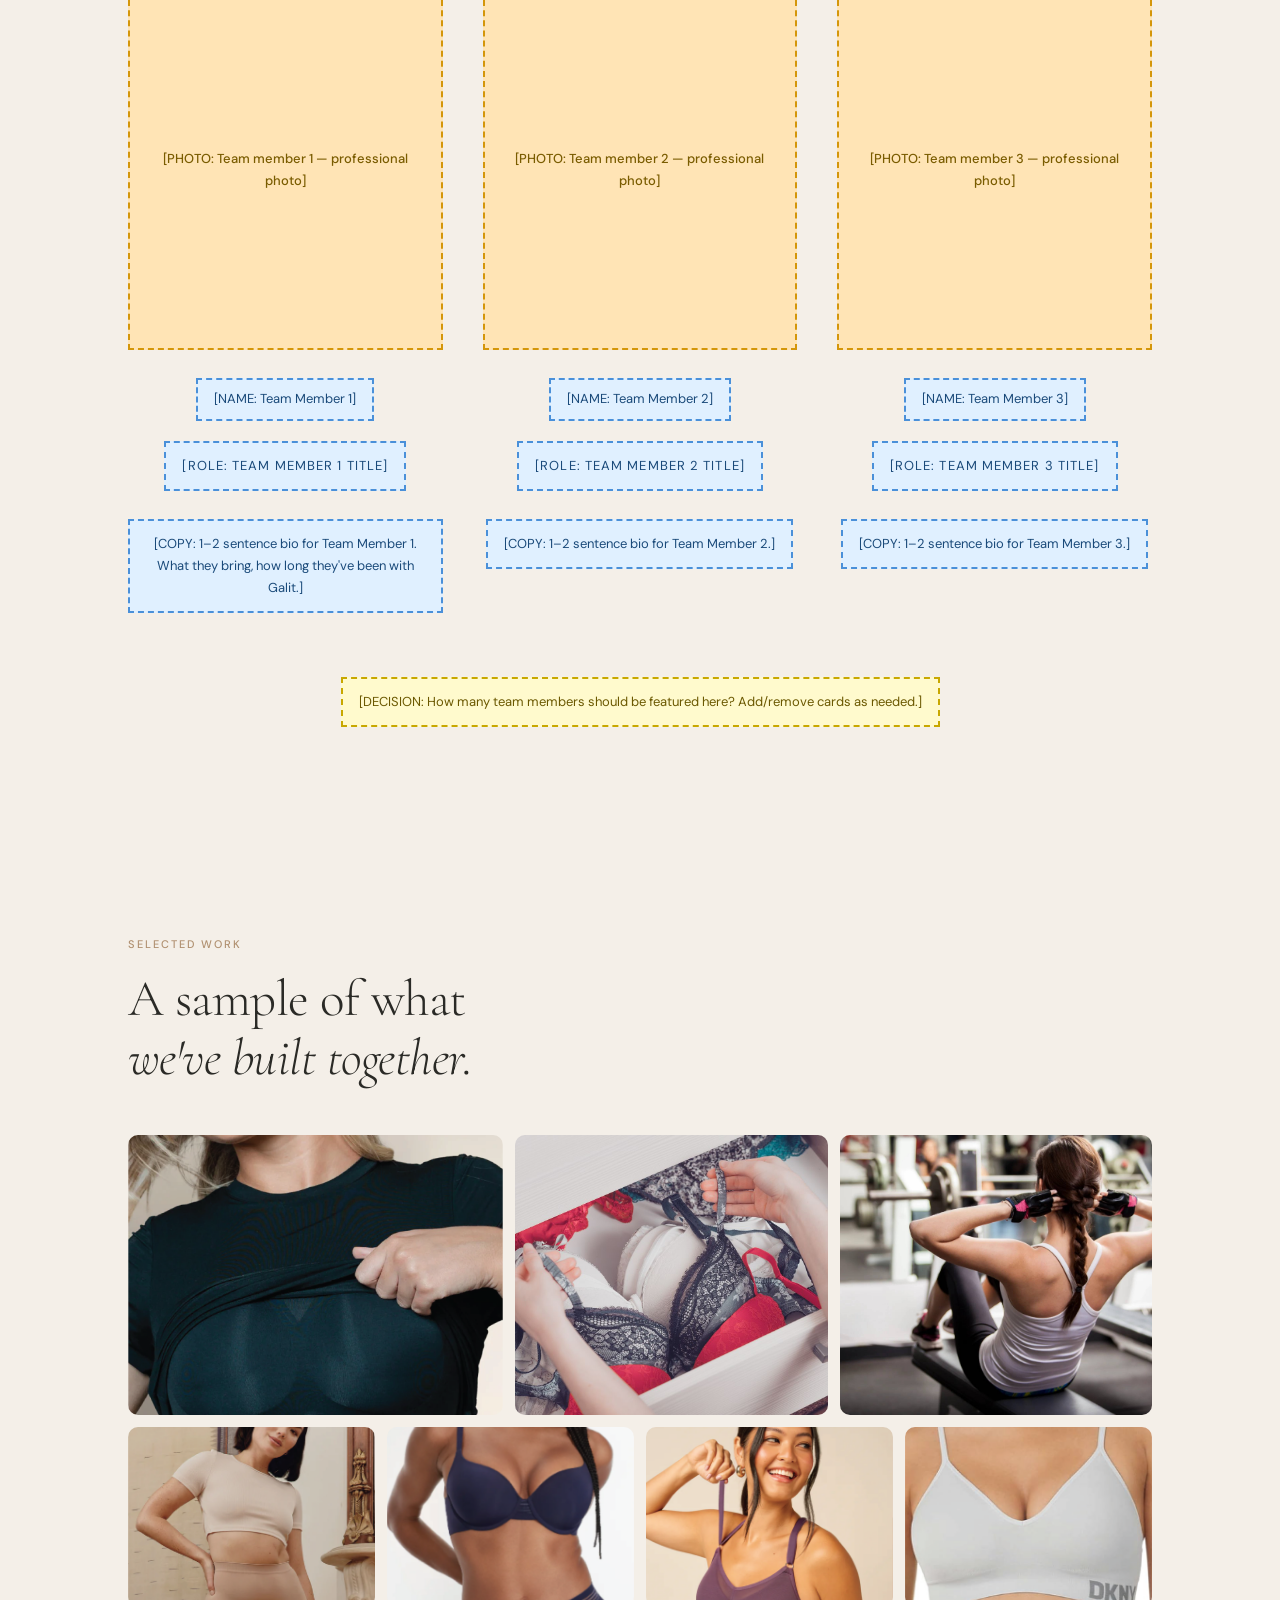
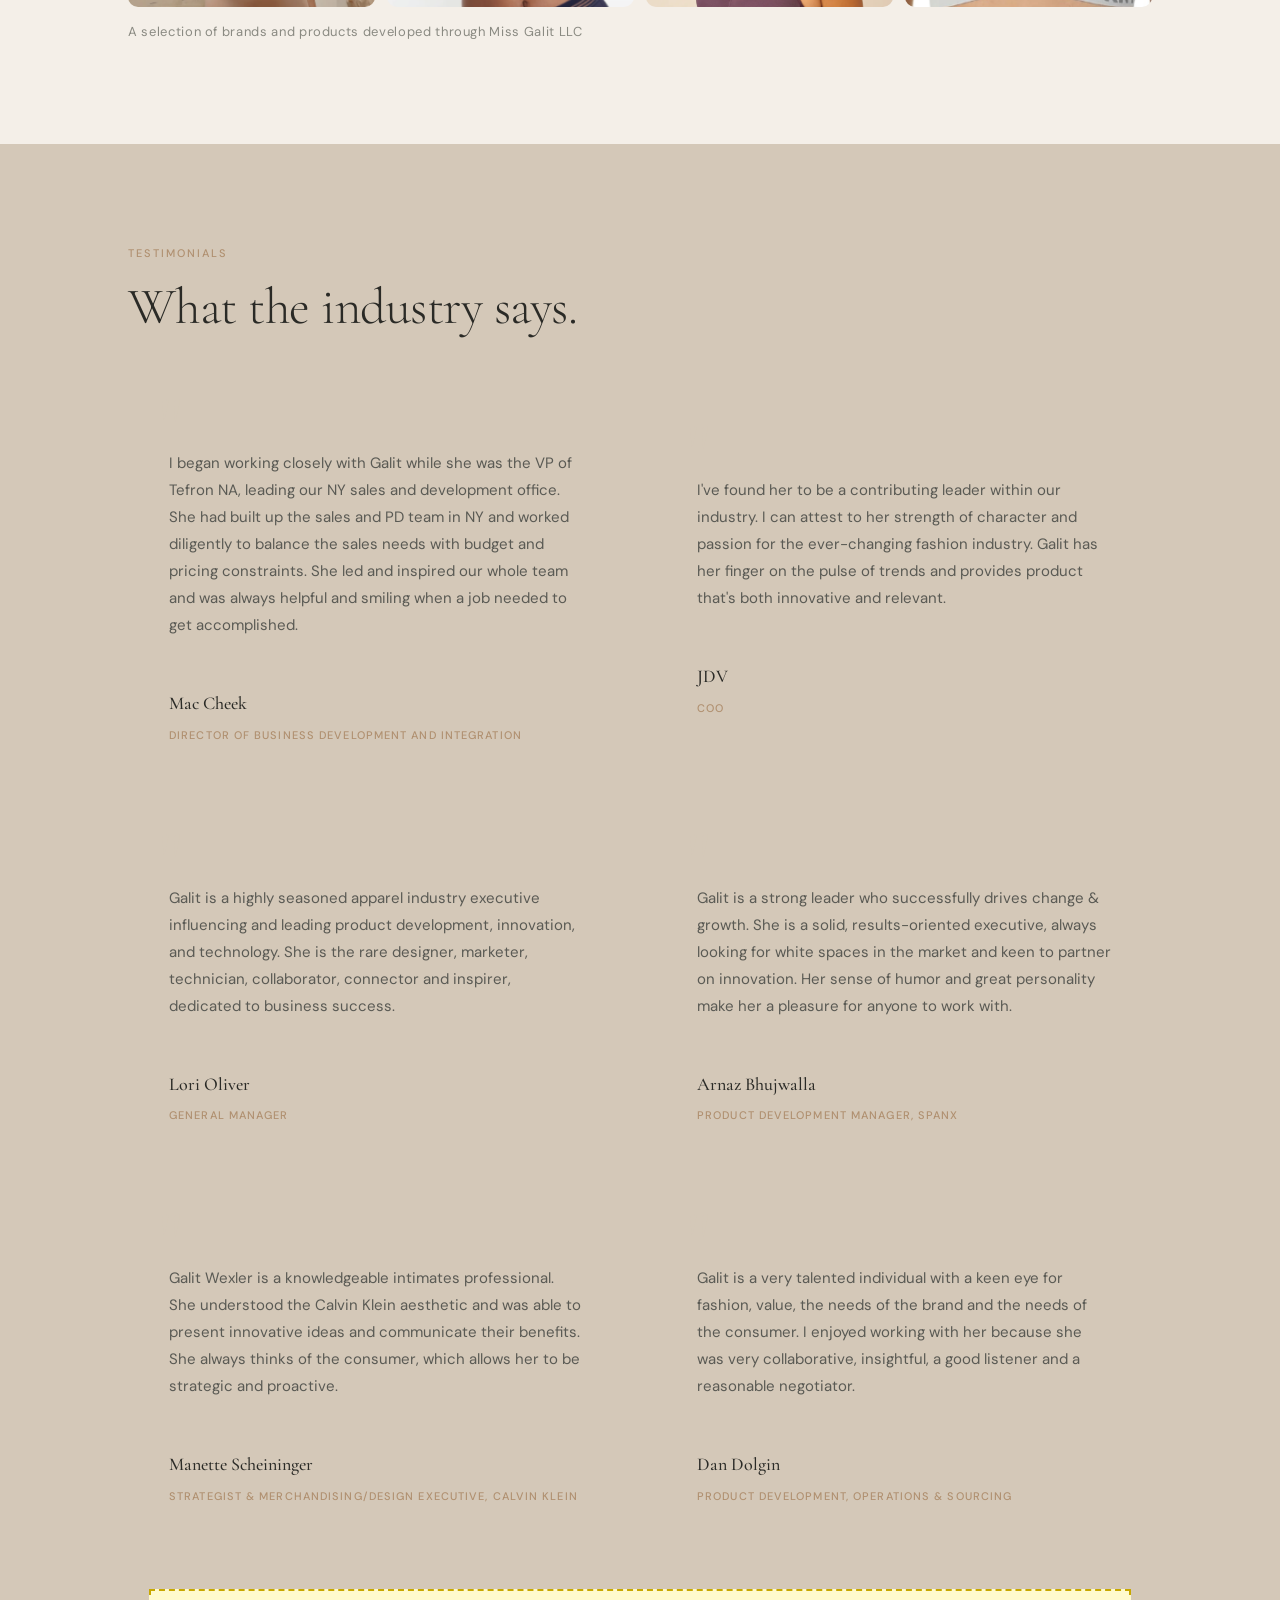
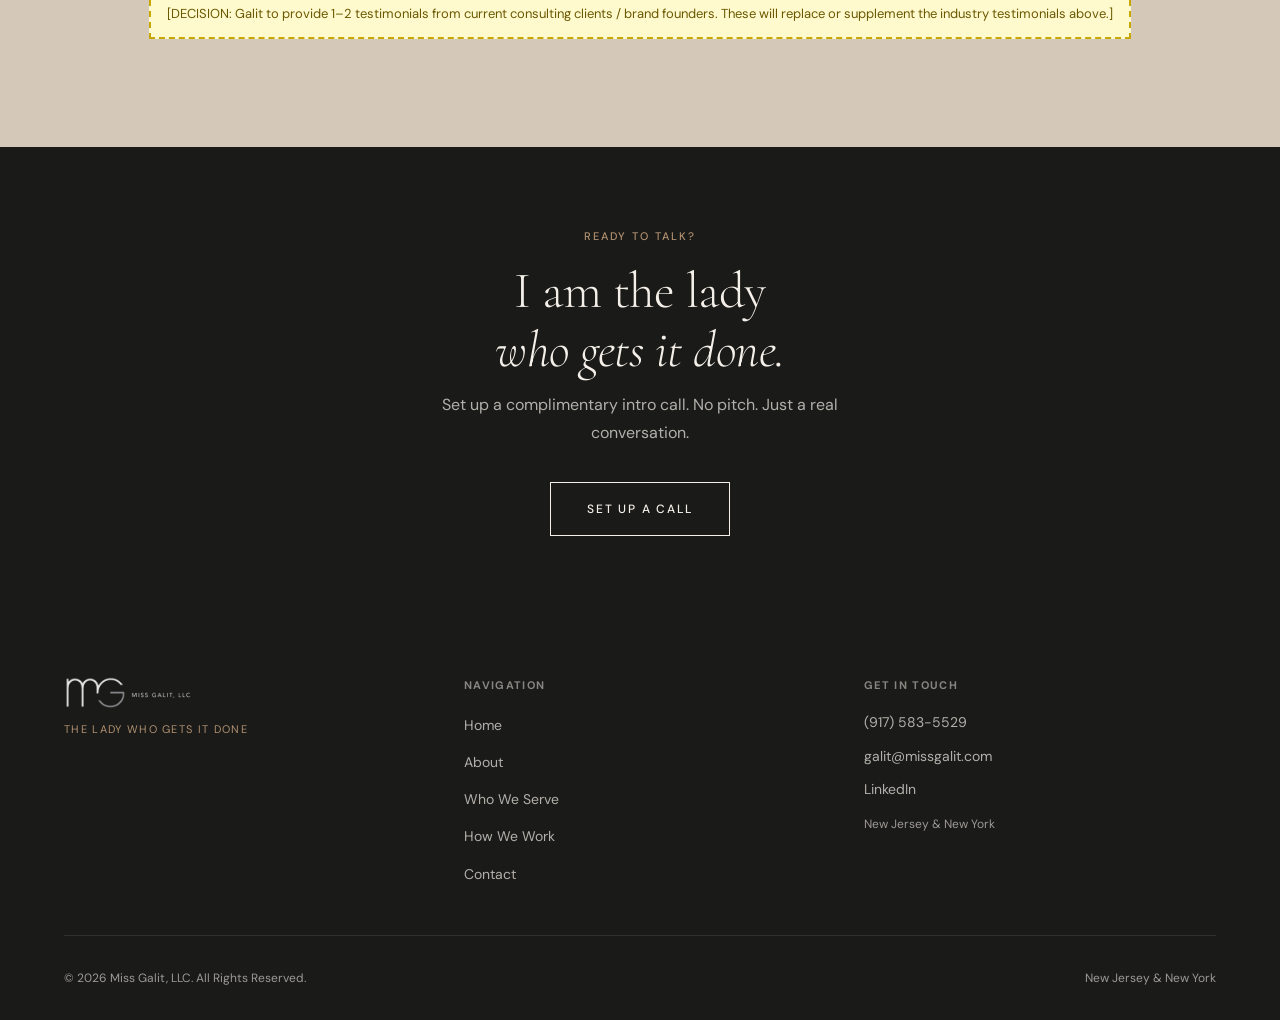
==== commit 003e4251: "Update about.html" ====
--- a/about.html
+++ b/about.html
@@ -40,10 +40,10 @@
   </div>
 
   <!-- PAGE HERO -->
-  <section style="padding-top: 70px; min-height: 45vh; display: flex; align-items: flex-end; position: relative; overflow: hidden;">
+  <section style="margin-top: 70px; min-height: calc(88vh - 70px); position: relative; display: flex; align-items: flex-end; overflow: hidden;">
     <div style="position: absolute; inset: 0; background-image: url('images/about-hero.png'); background-size: cover; background-position: center top; background-attachment: fixed;"></div>
     <div style="position: absolute; inset: 0; background: rgba(26,26,24,0.5);"></div>
-    <div class="page-hero-content" style="position: relative; z-index: 2; padding: 60px 5vw;">
+    <div class="page-hero-content" style="position: relative; z-index: 2; padding: 80px 5vw;">
       <span class="eyebrow" style="color: var(--stone);">About</span>
       <h1 style="color: var(--cream);">Galit Wexler</h1>
       <p style="color: rgba(244,239,232,0.8); font-size: 18px; max-width: 560px; margin-top: 20px;">Twenty years in the industry. Founder. Partner.<br>The Lady Who Gets It Done.</p>
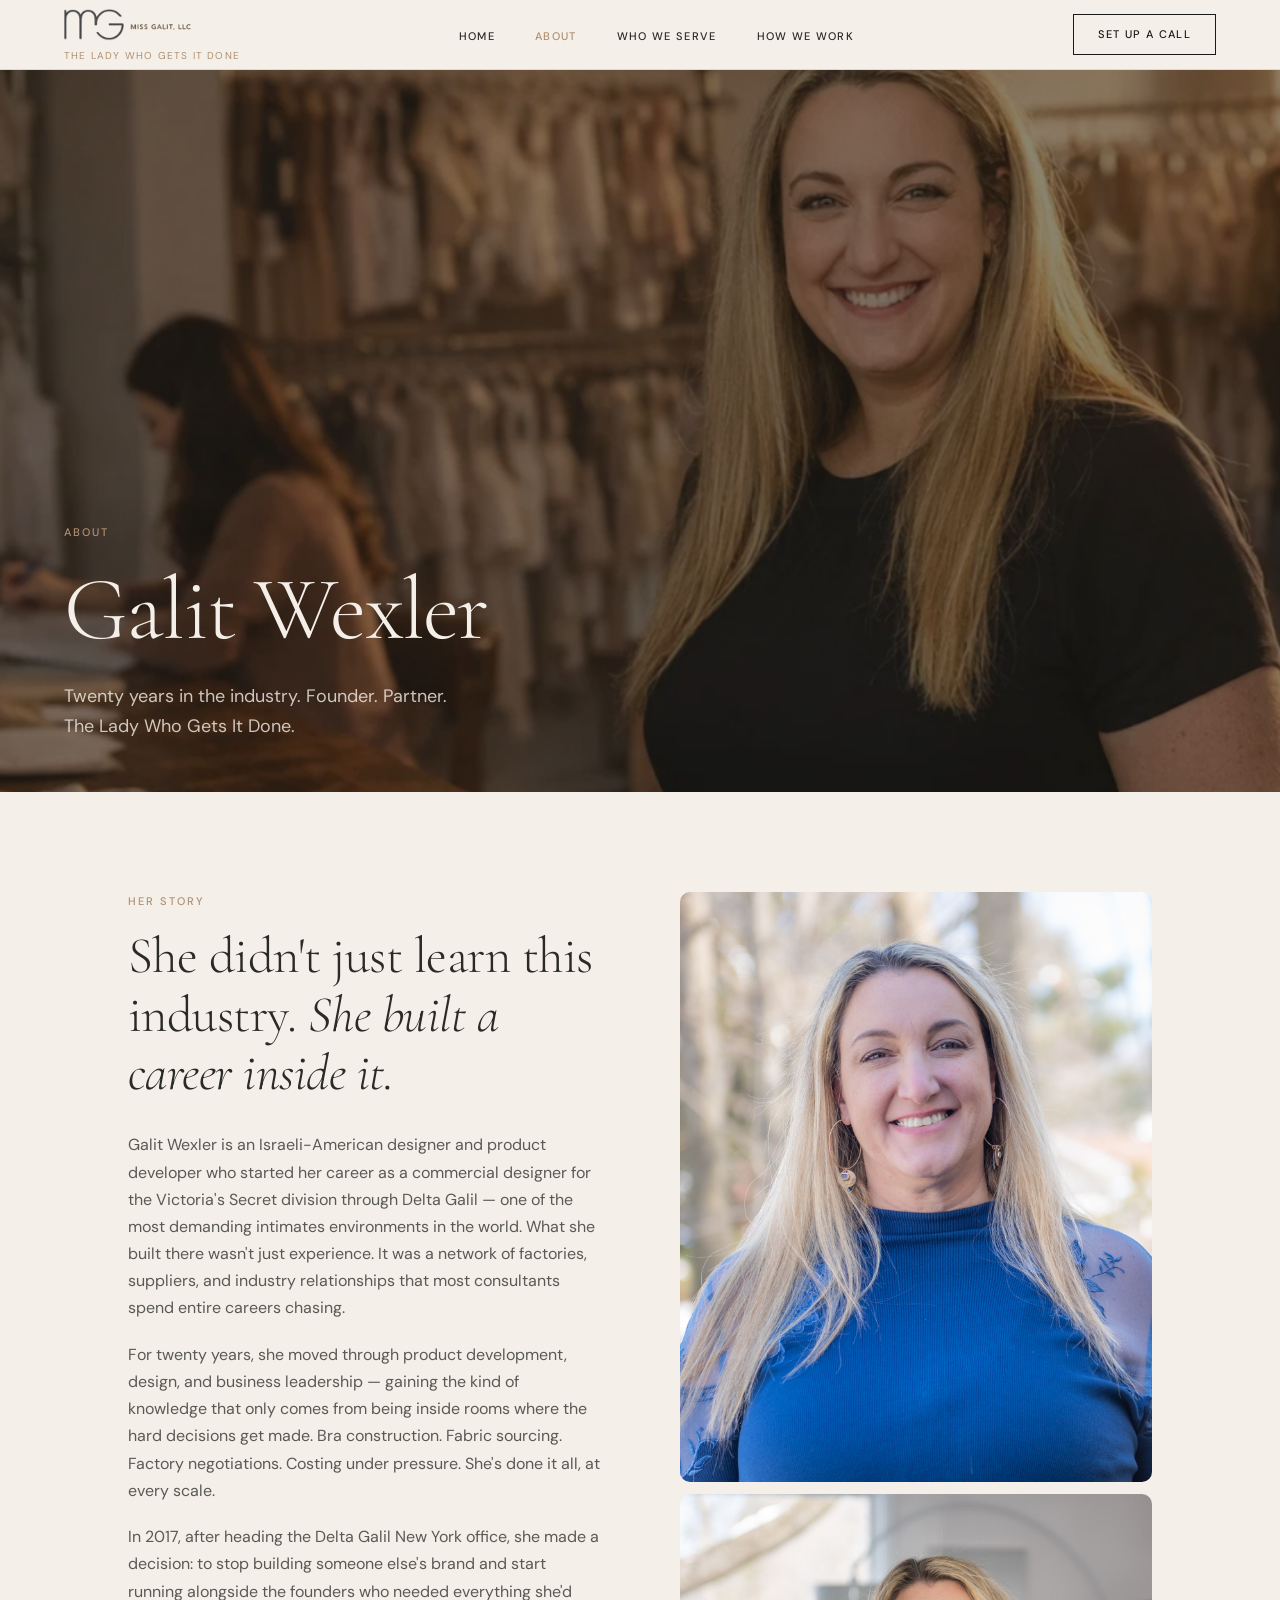
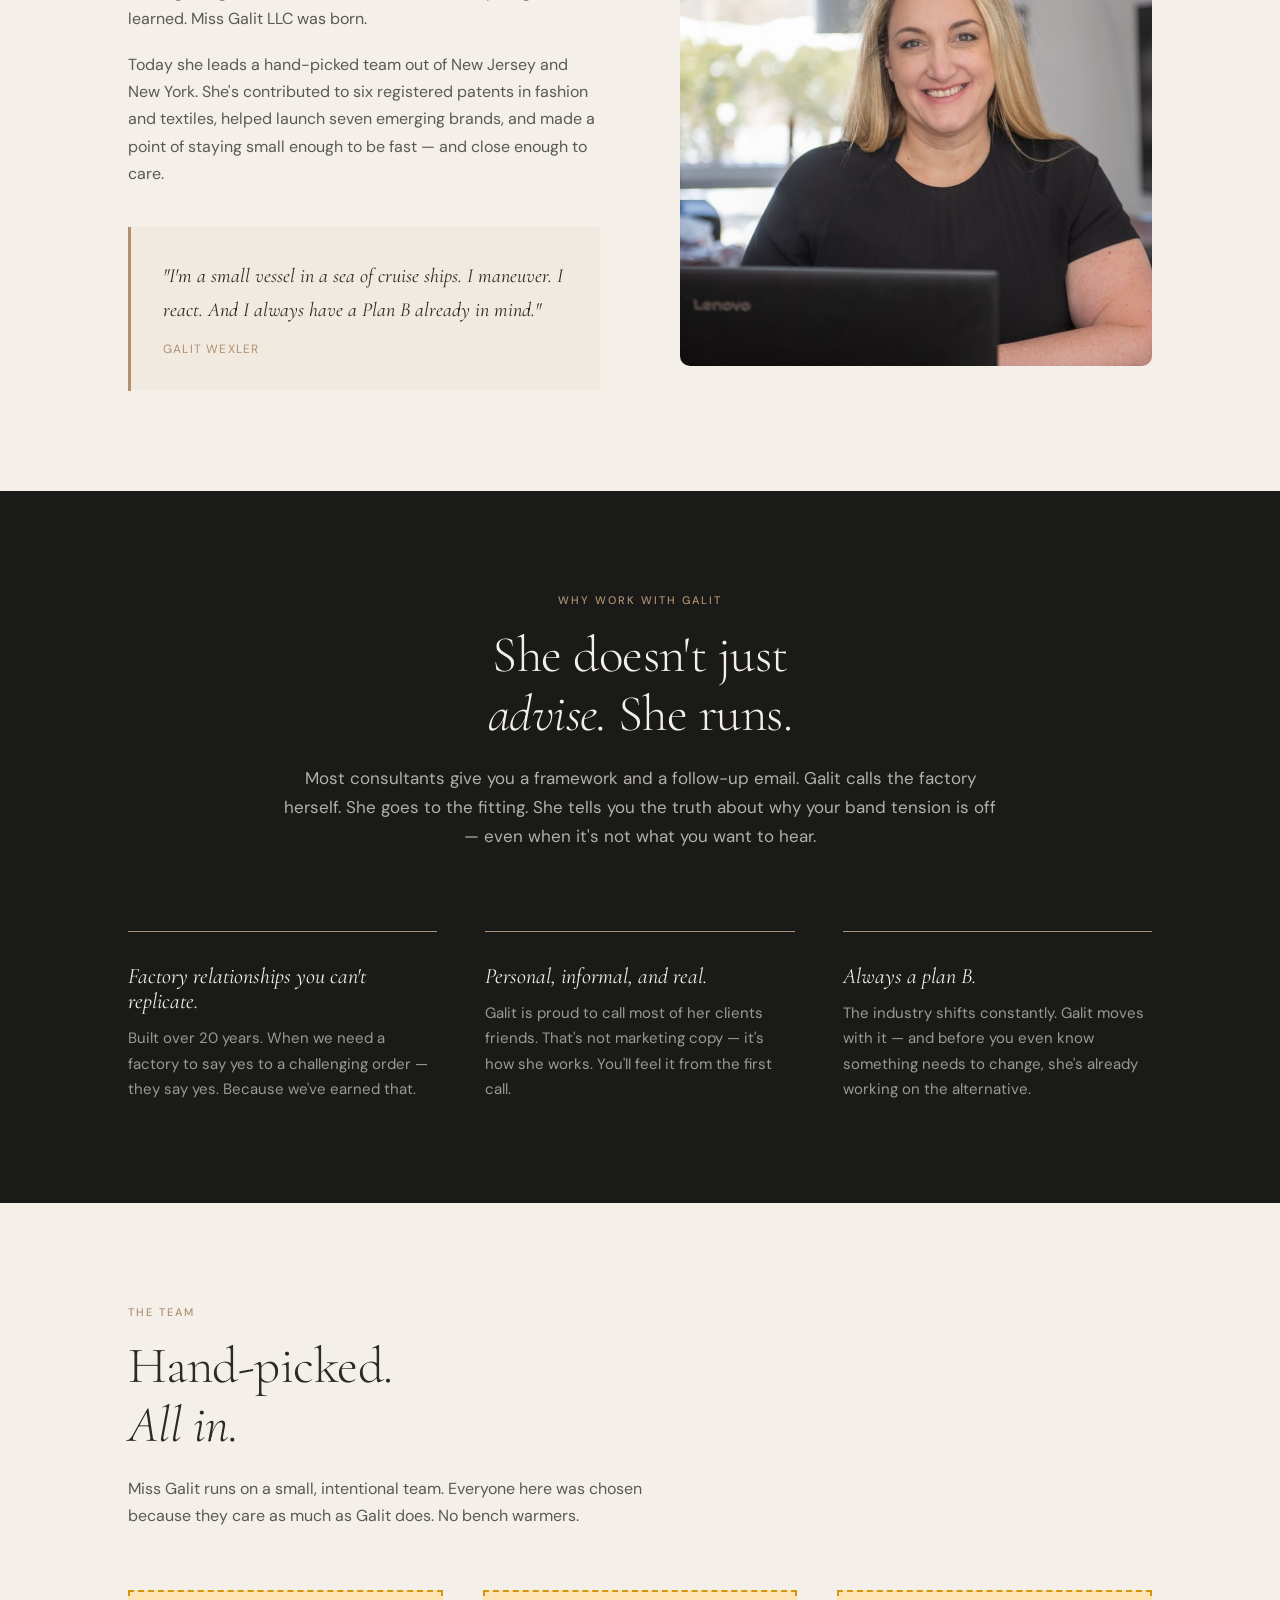
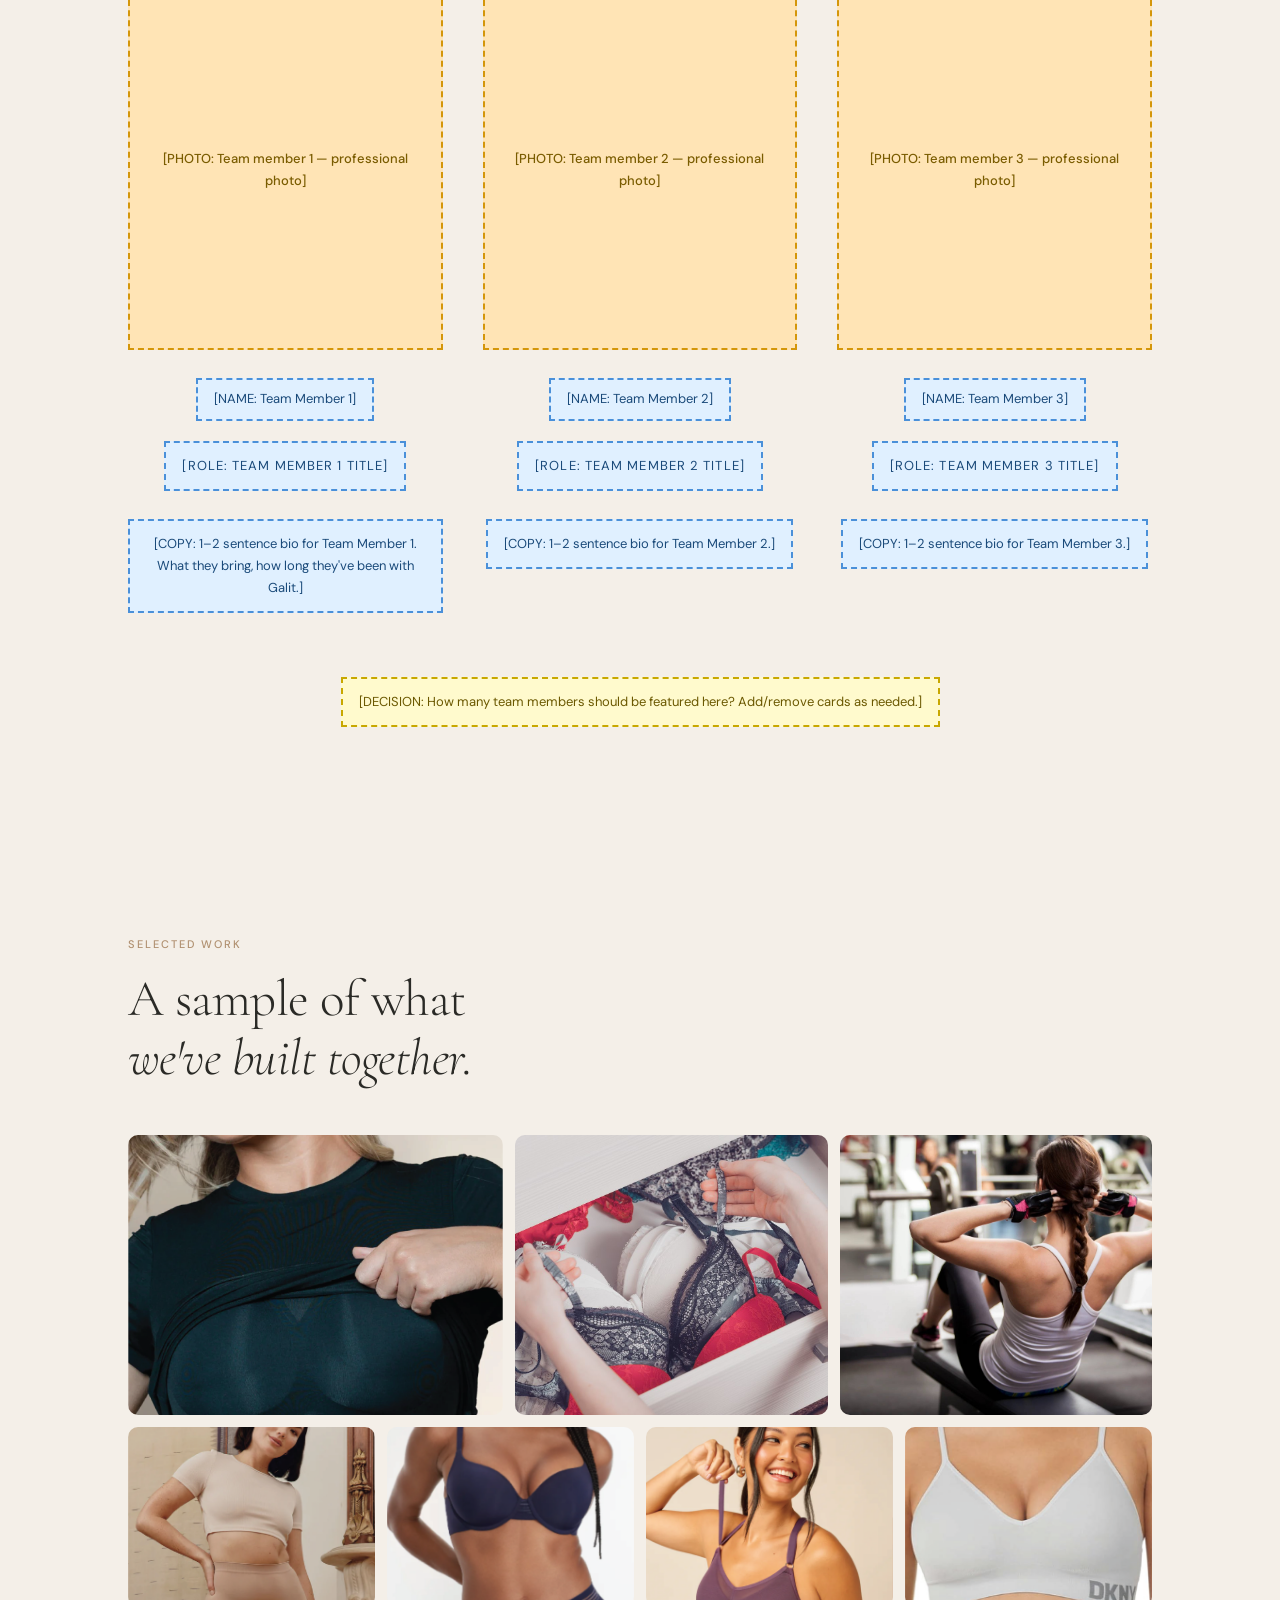
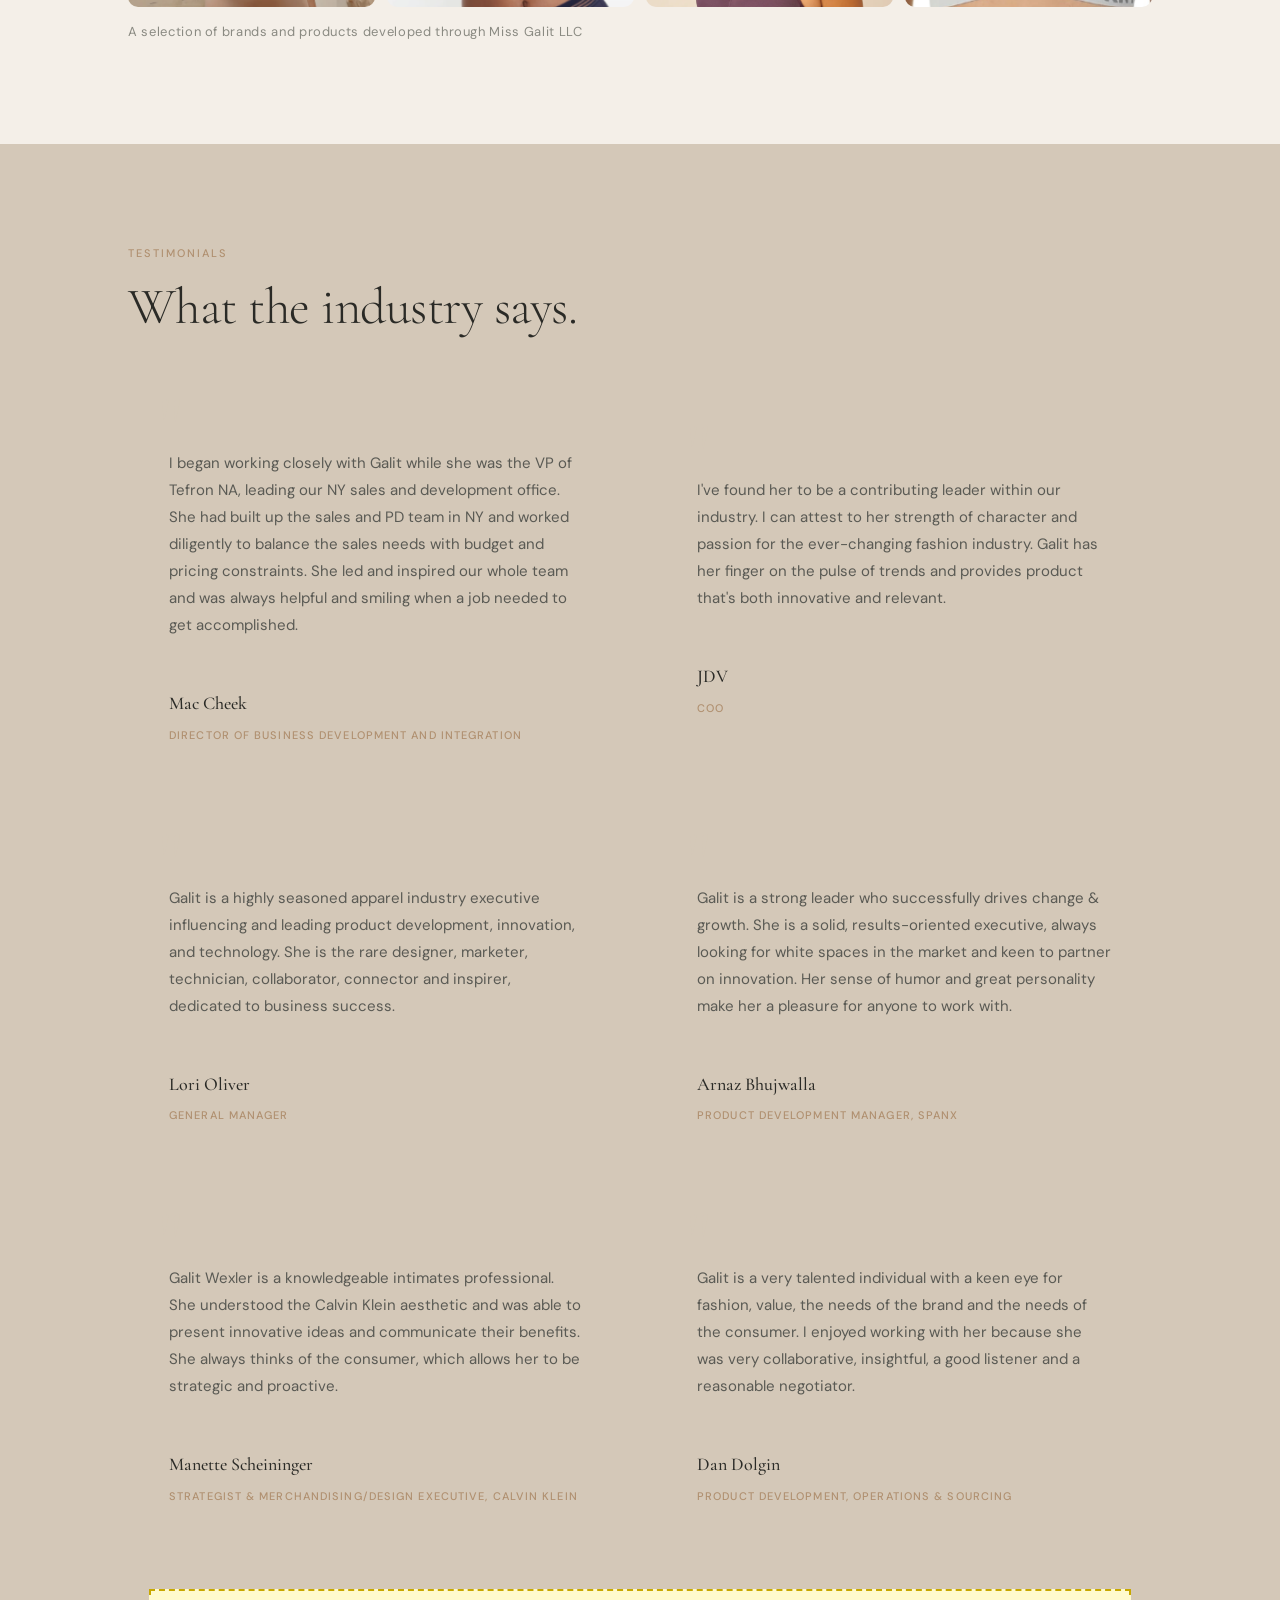
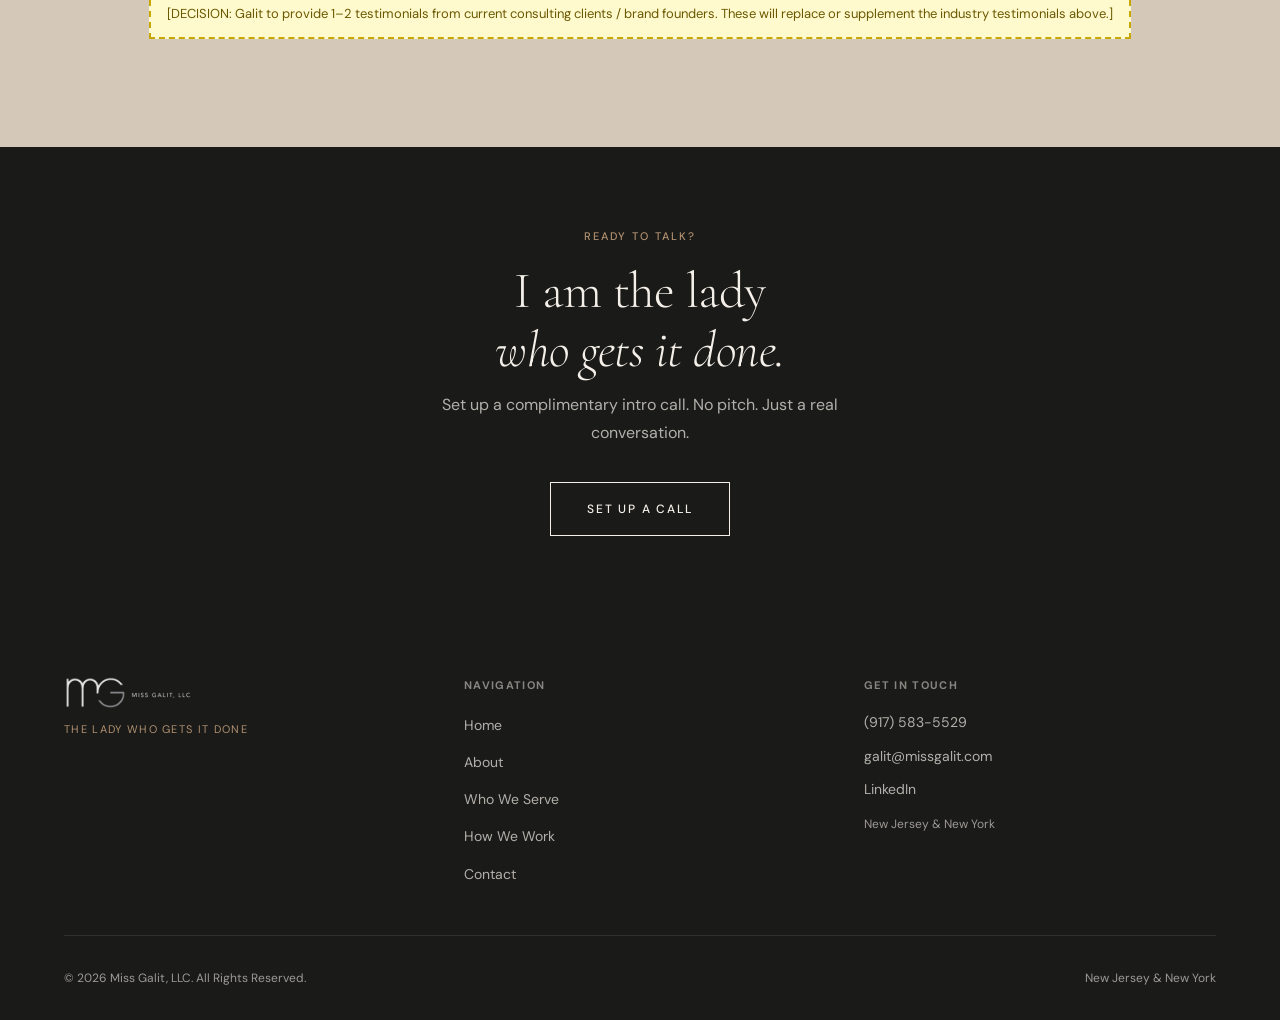
==== commit 97767877: "Update about.html" ====
--- a/about.html
+++ b/about.html
@@ -43,7 +43,7 @@
   <section style="margin-top: 70px; min-height: calc(88vh - 70px); position: relative; display: flex; align-items: flex-end; overflow: hidden;">
     <div style="position: absolute; inset: 0; background-image: url('images/about-hero.png'); background-size: cover; background-position: center top; background-attachment: fixed;"></div>
     <div style="position: absolute; inset: 0; background: rgba(26,26,24,0.5);"></div>
-    <div class="page-hero-content" style="position: relative; z-index: 2; padding: 80px 5vw;">
+    <div class="page-hero-content" style="position: relative; z-index: 2; padding: 50px 5vw;">
       <span class="eyebrow" style="color: var(--stone);">About</span>
       <h1 style="color: var(--cream);">Galit Wexler</h1>
       <p style="color: rgba(244,239,232,0.8); font-size: 18px; max-width: 560px; margin-top: 20px;">Twenty years in the industry. Founder. Partner.<br>The Lady Who Gets It Done.</p>
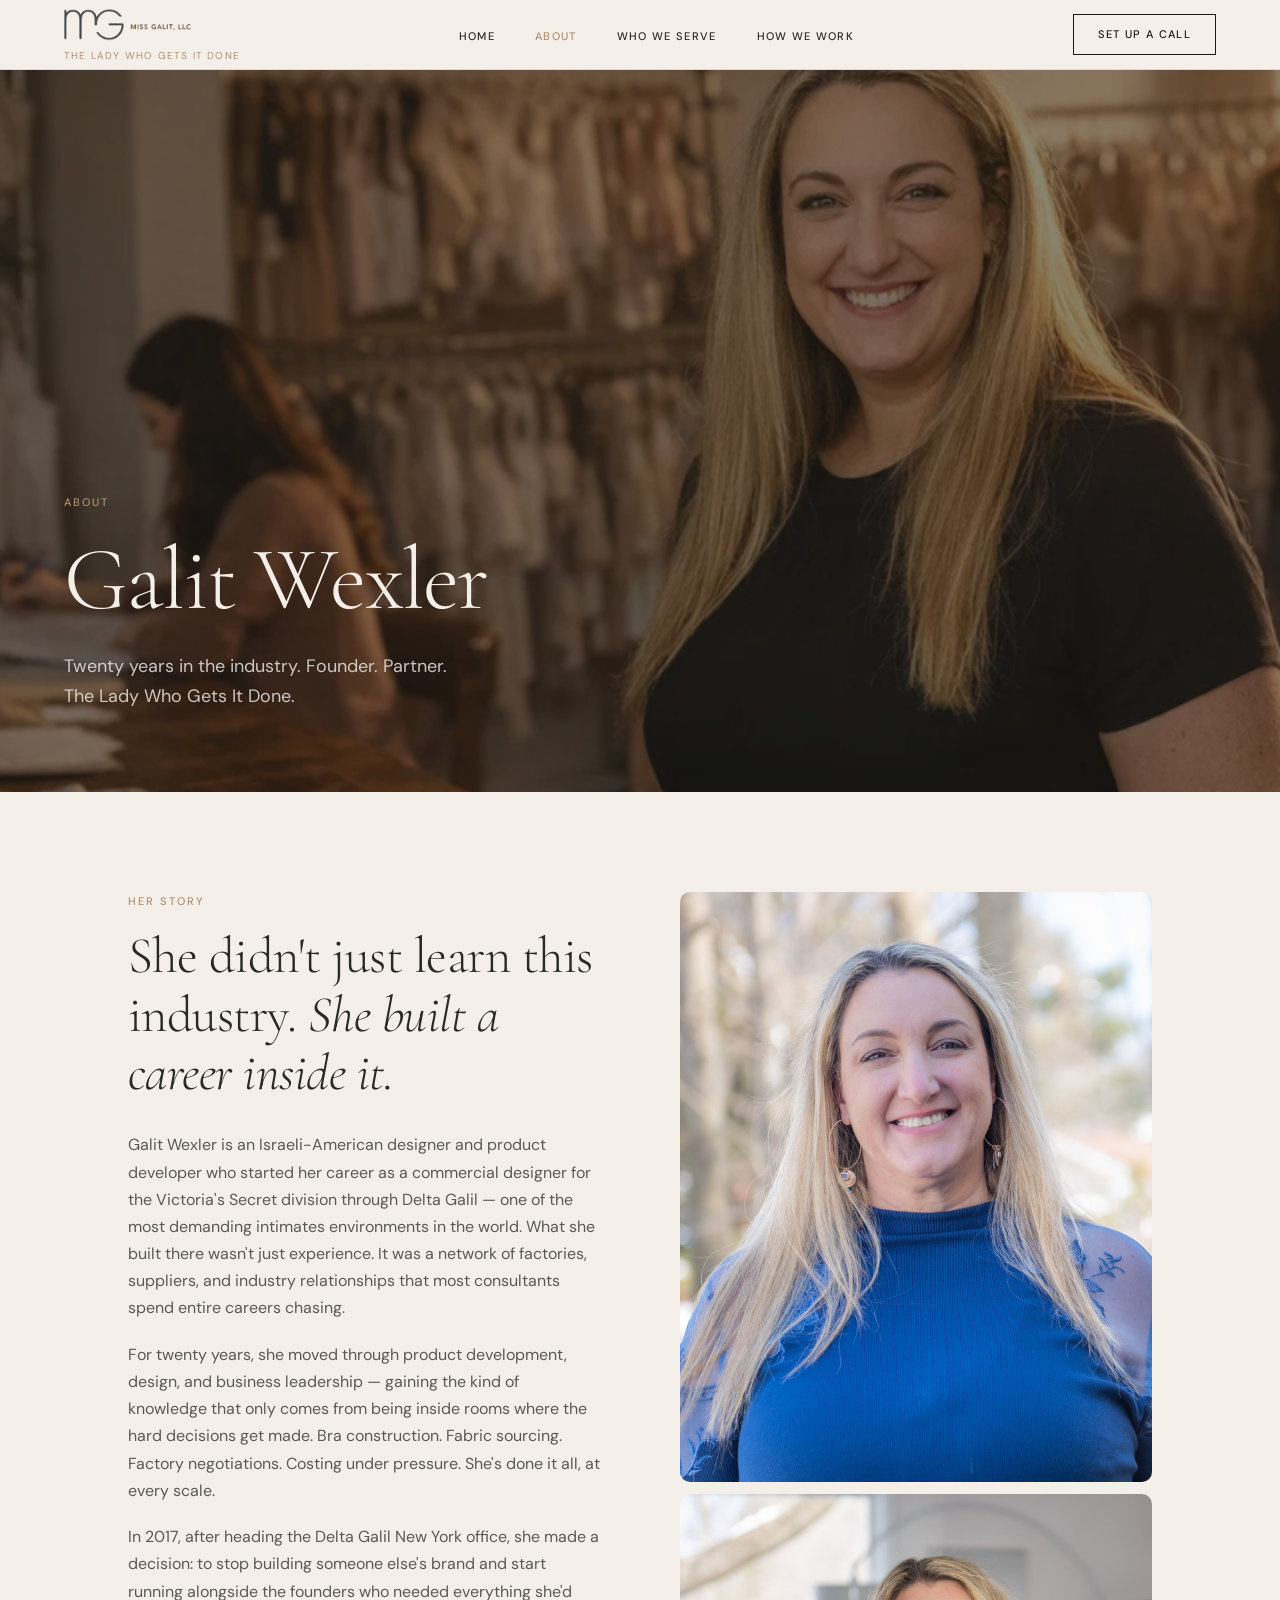
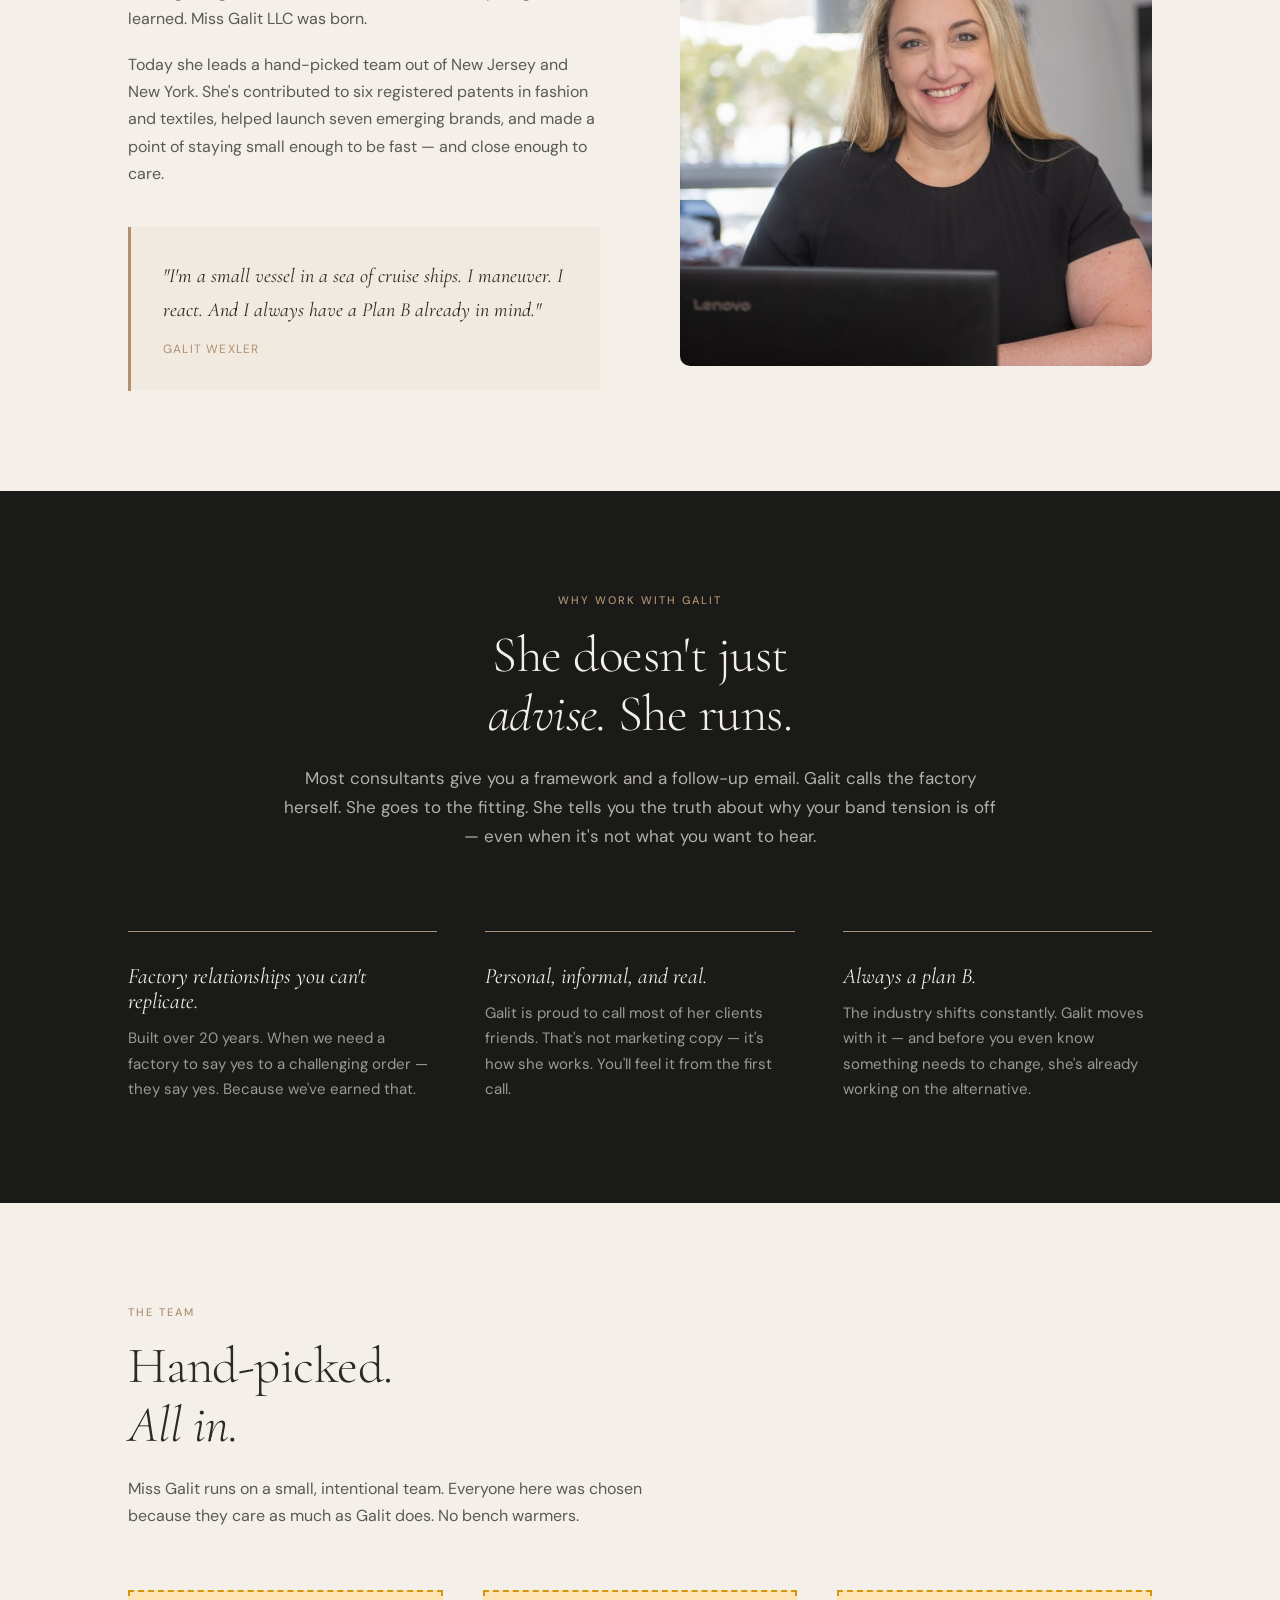
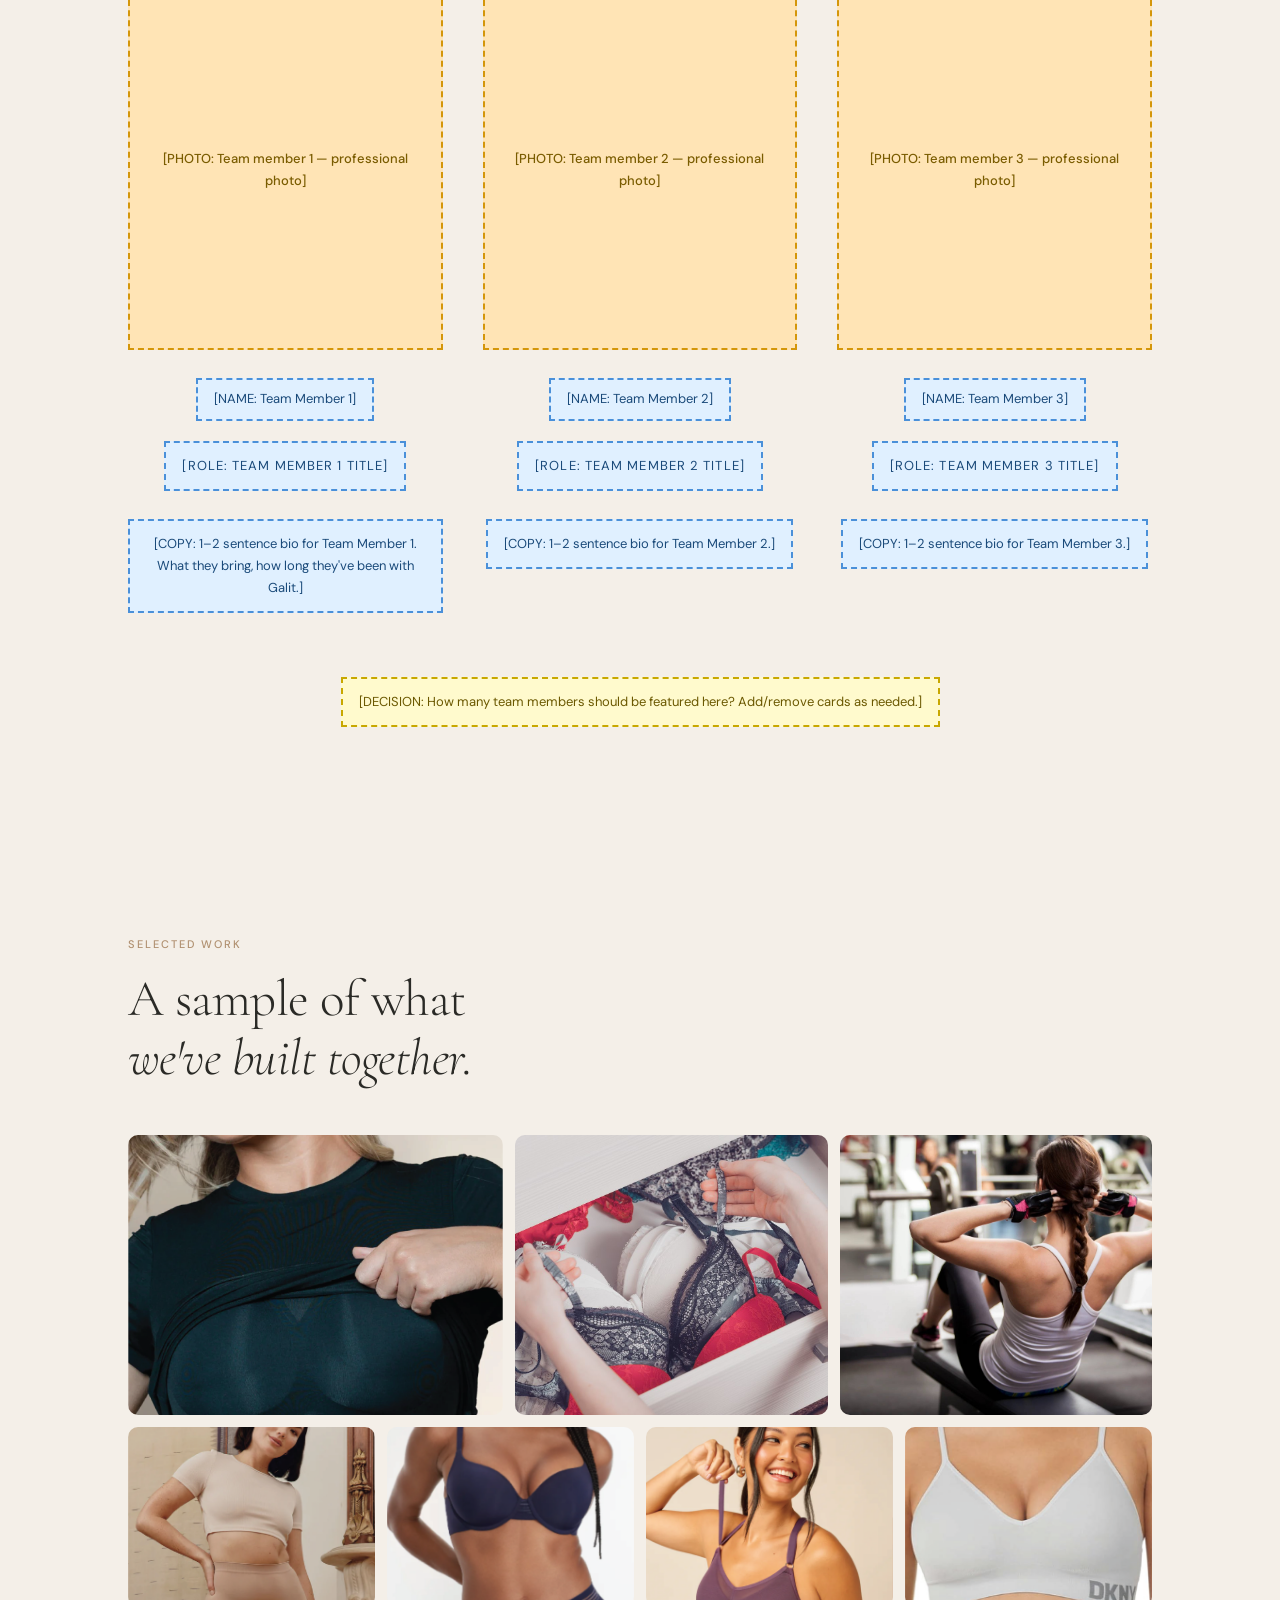
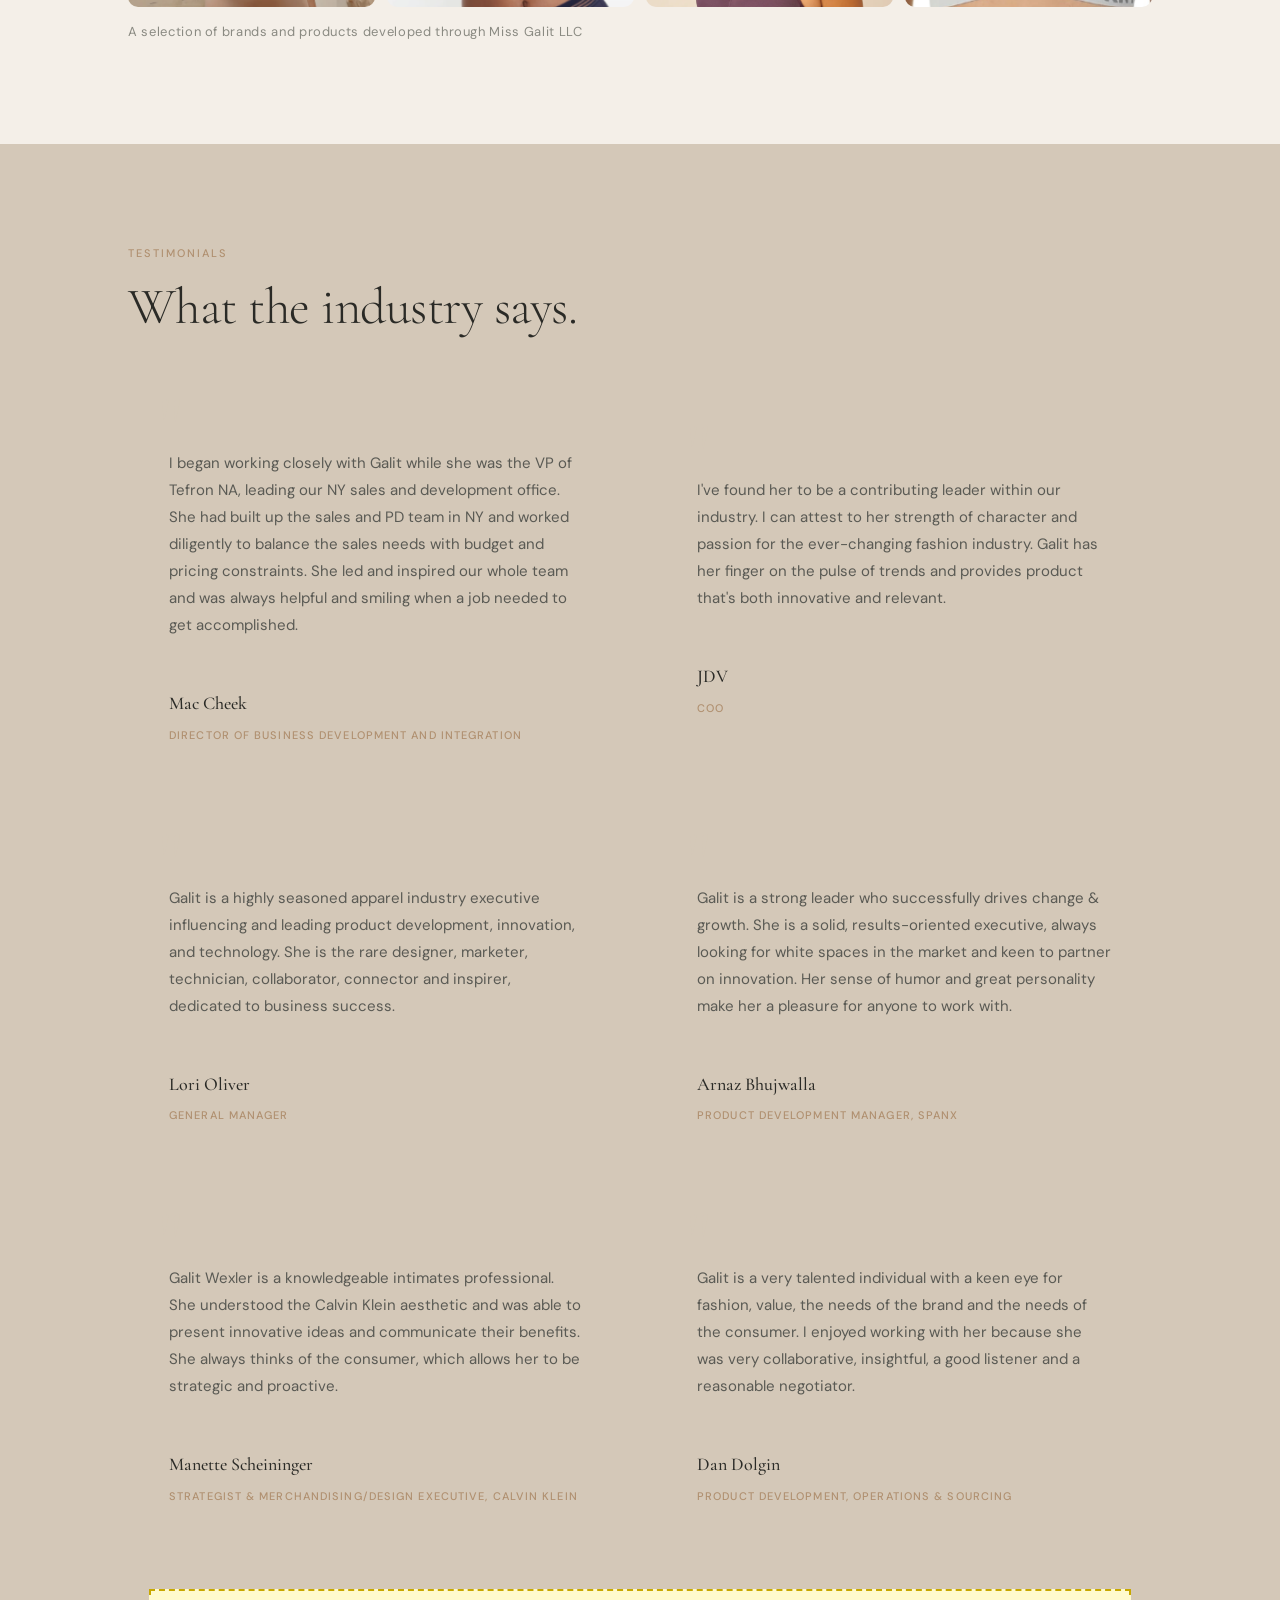
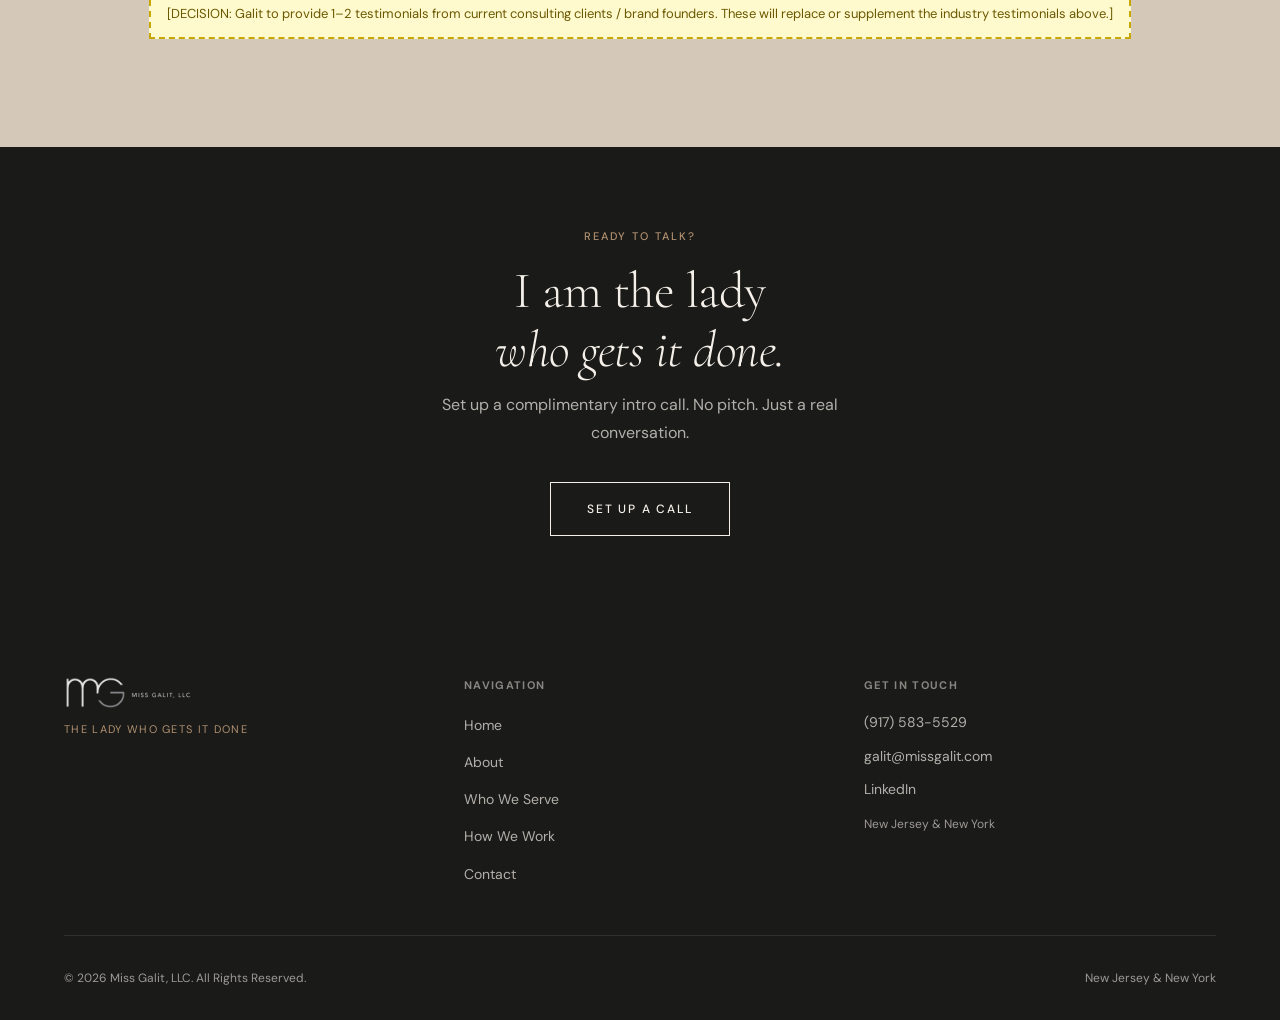
==== commit 59852331: "Update about.html" ====
--- a/about.html
+++ b/about.html
@@ -43,7 +43,7 @@
   <section style="margin-top: 70px; min-height: calc(88vh - 70px); position: relative; display: flex; align-items: flex-end; overflow: hidden;">
     <div style="position: absolute; inset: 0; background-image: url('images/about-hero.png'); background-size: cover; background-position: center top; background-attachment: fixed;"></div>
     <div style="position: absolute; inset: 0; background: rgba(26,26,24,0.5);"></div>
-    <div class="page-hero-content" style="position: relative; z-index: 2; padding: 50px 5vw;">
+   <div style="position: relative; z-index: 2; padding: 80px 5vw;">
       <span class="eyebrow" style="color: var(--stone);">About</span>
       <h1 style="color: var(--cream);">Galit Wexler</h1>
       <p style="color: rgba(244,239,232,0.8); font-size: 18px; max-width: 560px; margin-top: 20px;">Twenty years in the industry. Founder. Partner.<br>The Lady Who Gets It Done.</p>
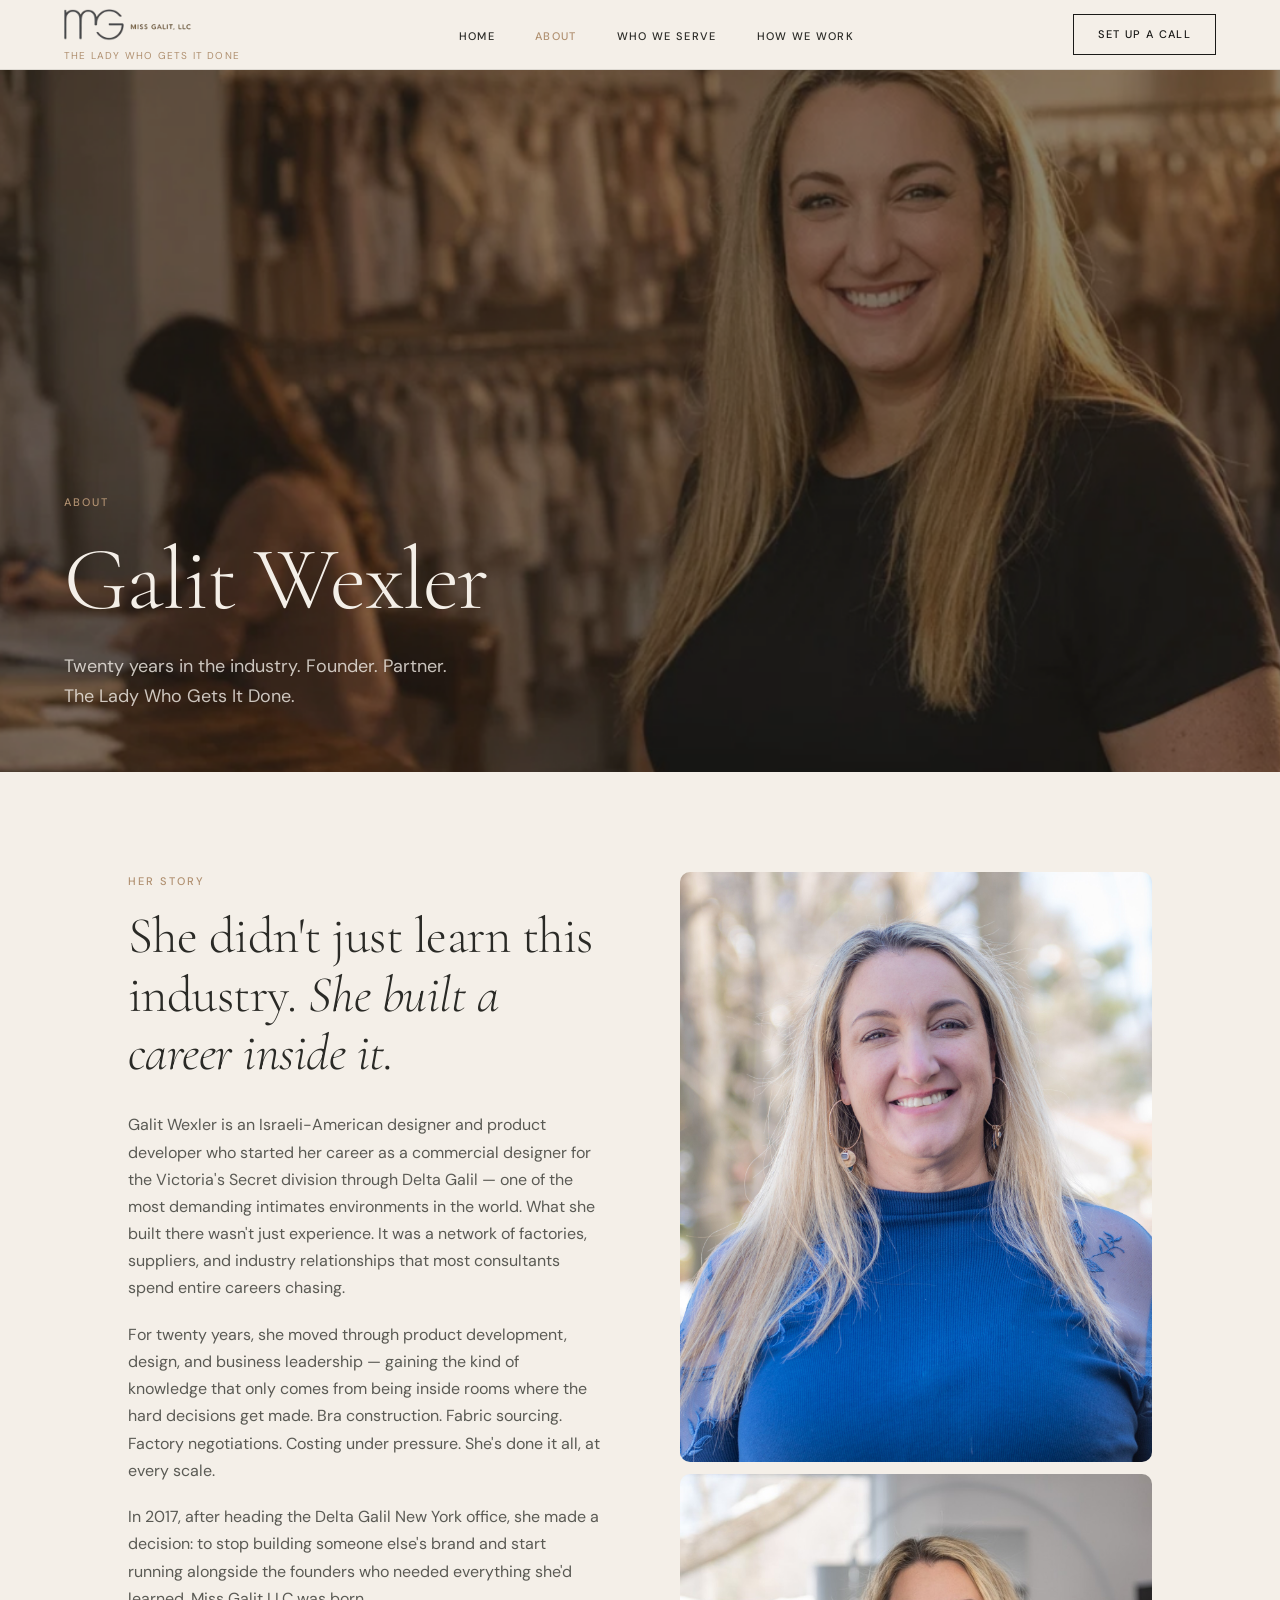
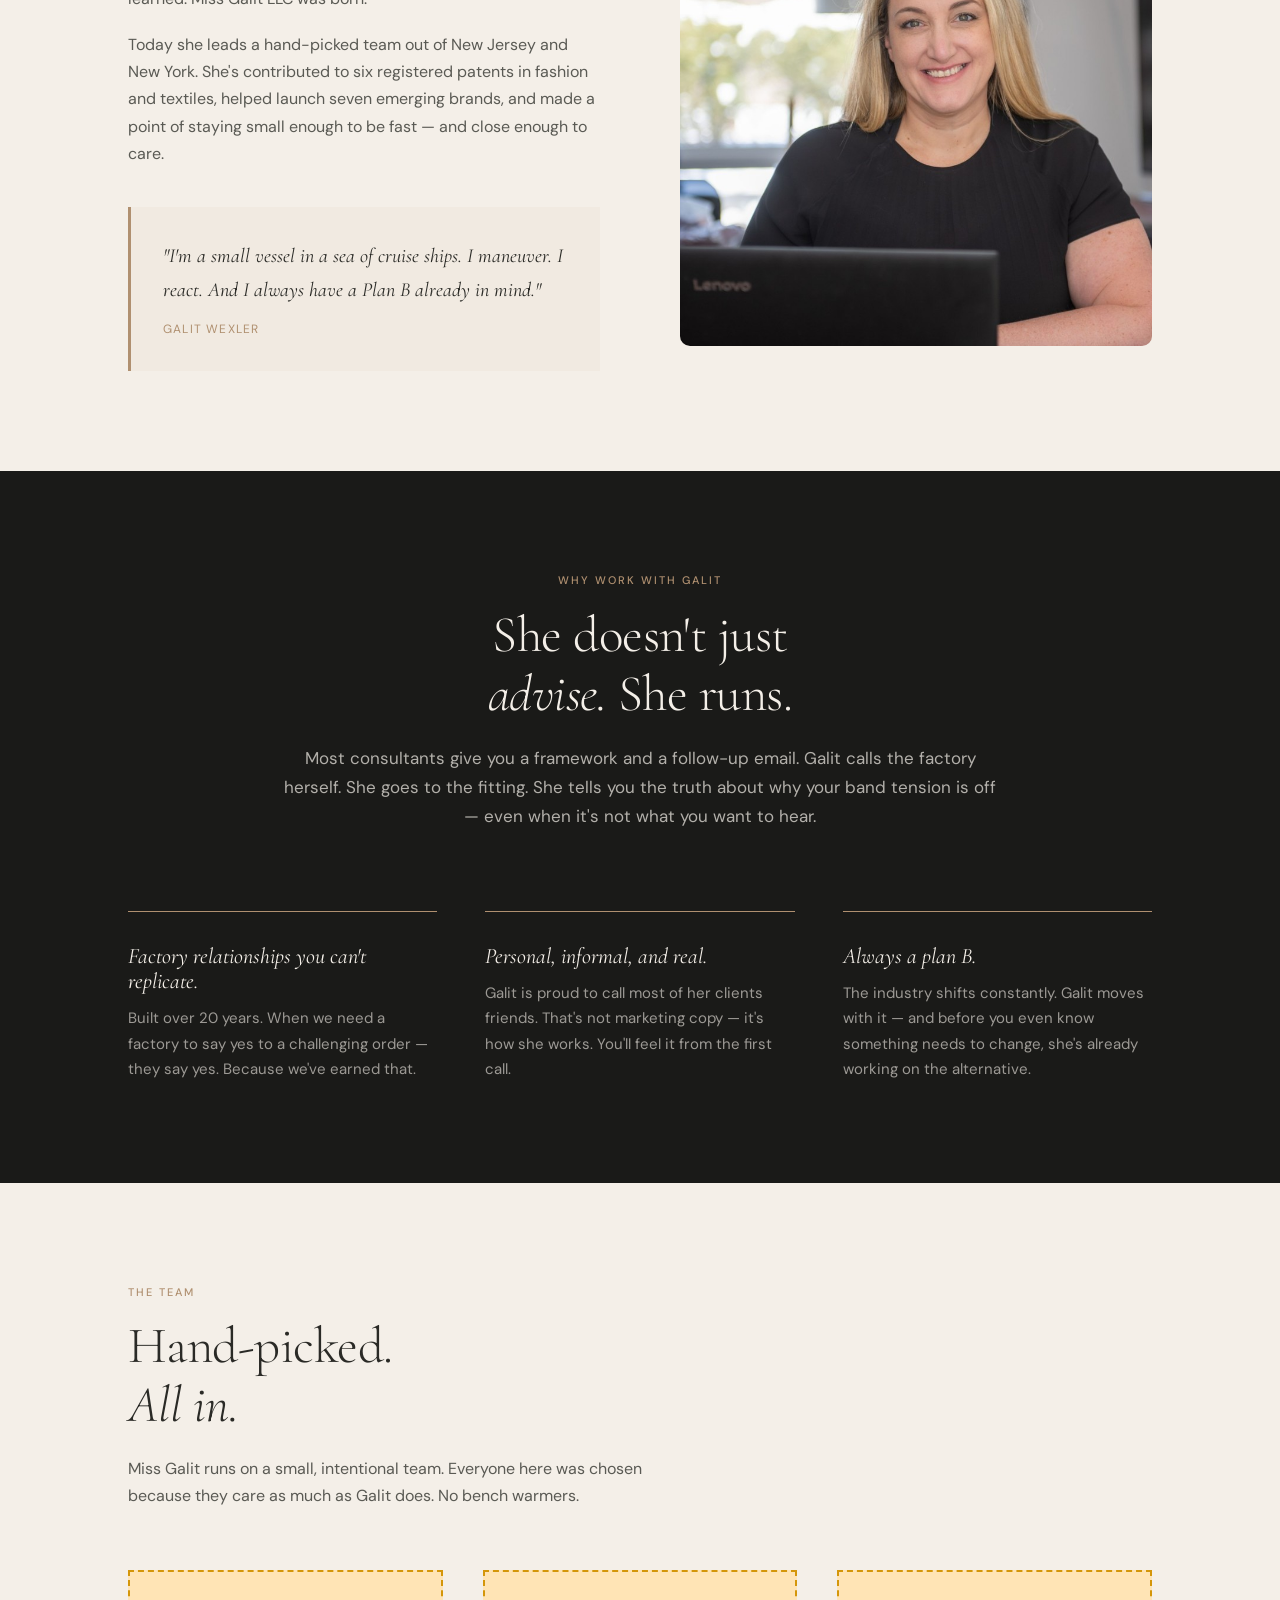
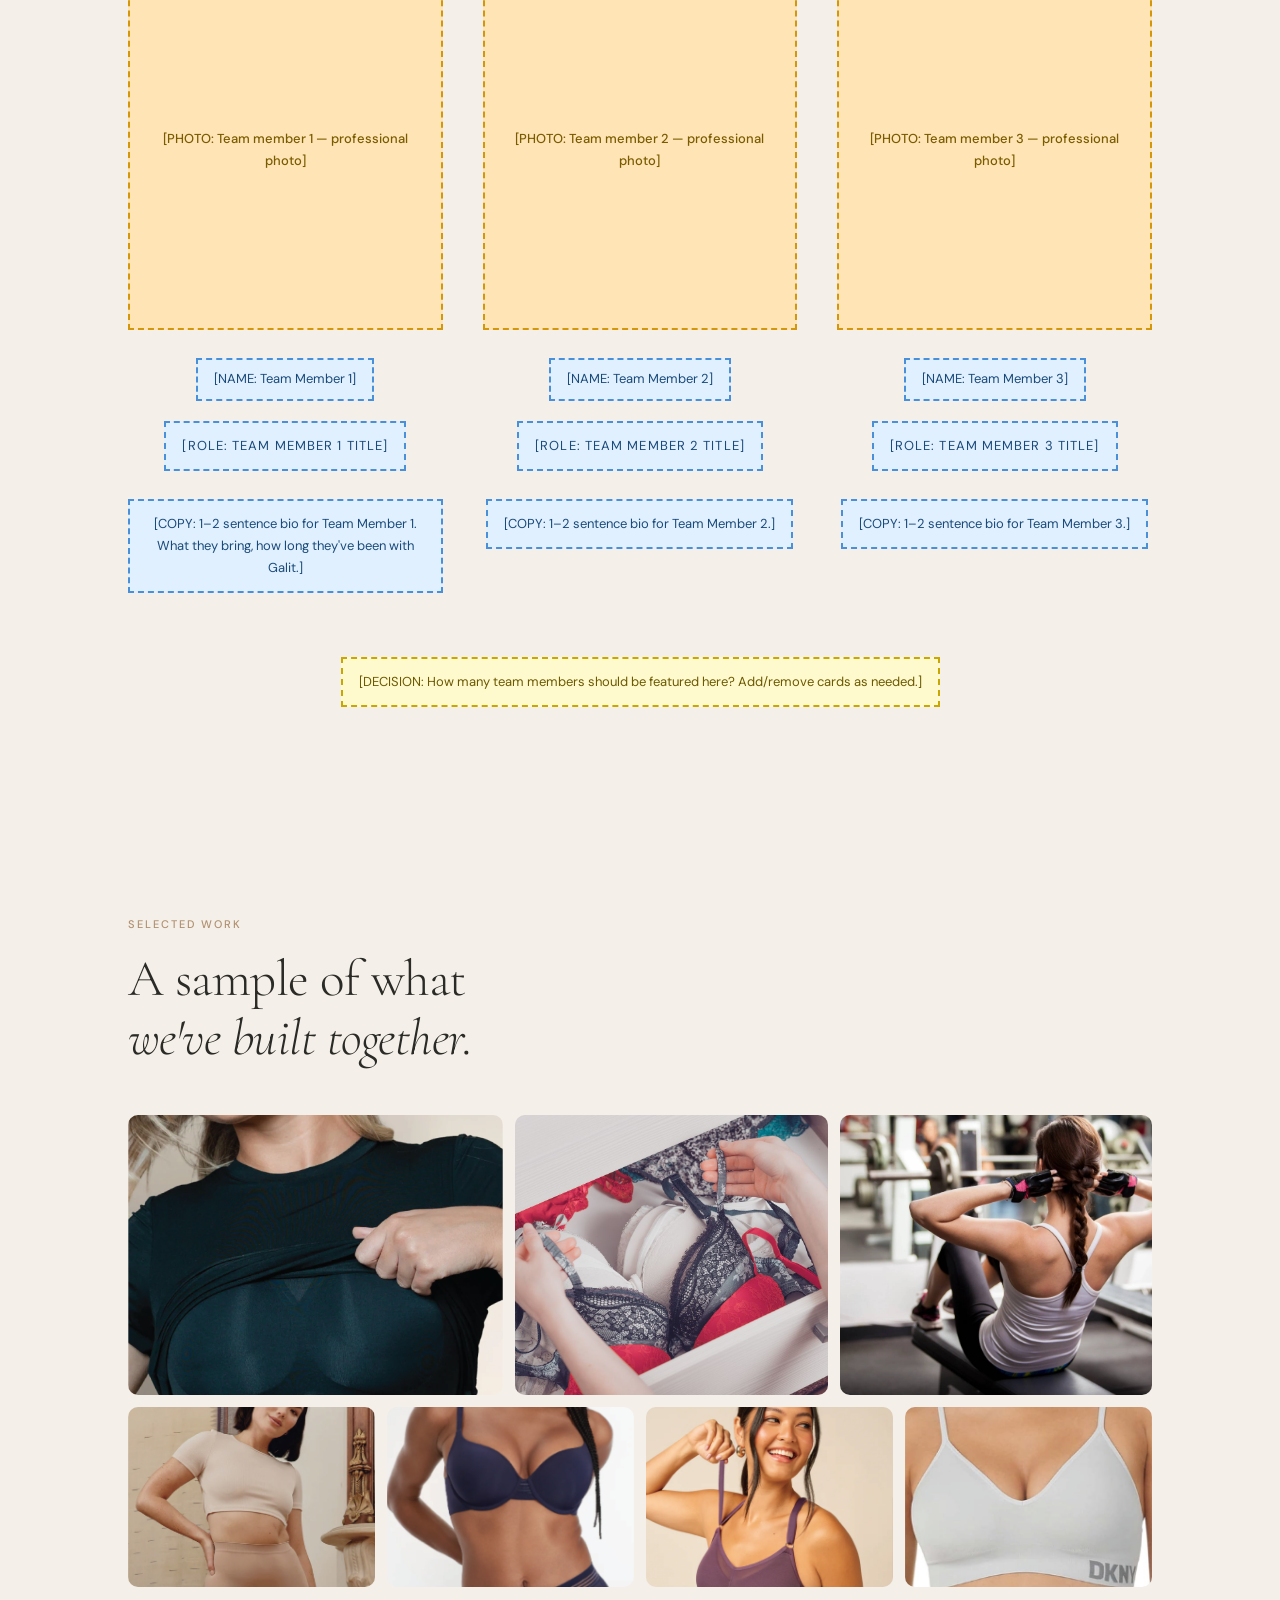
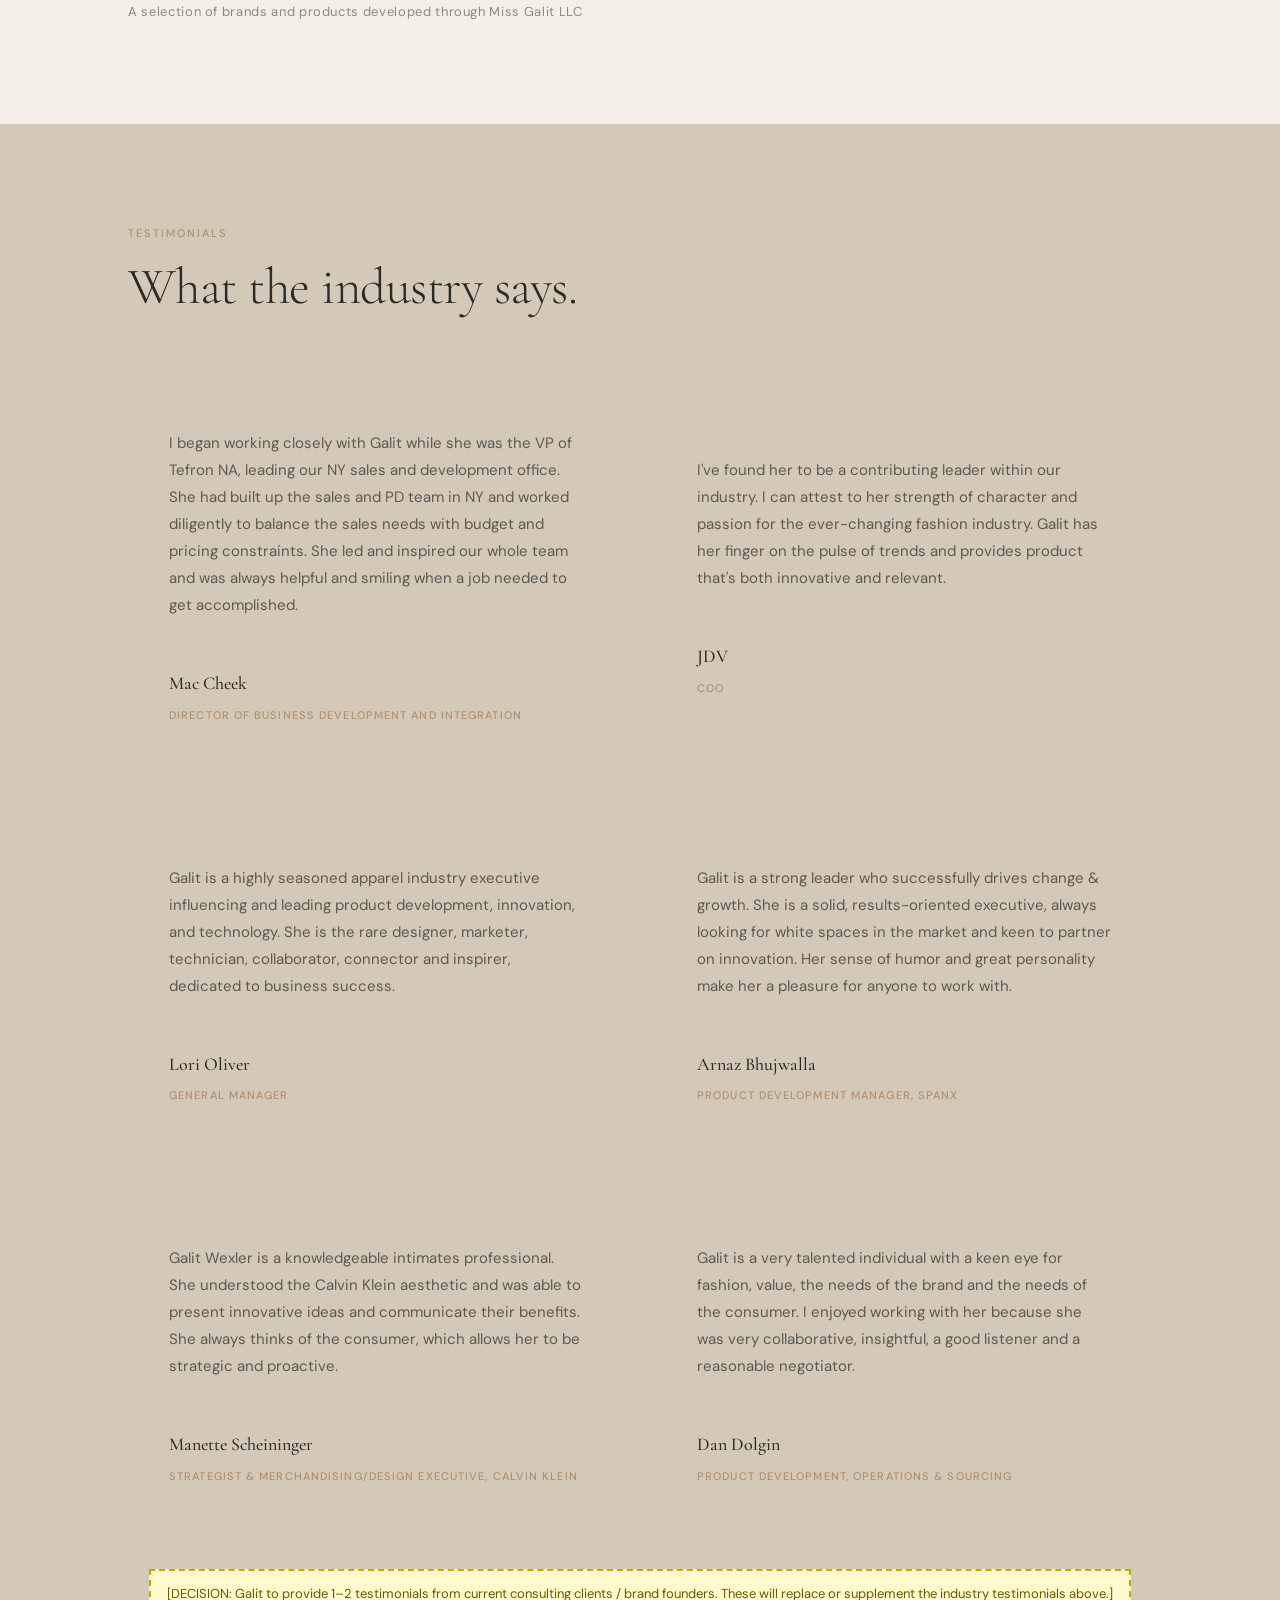
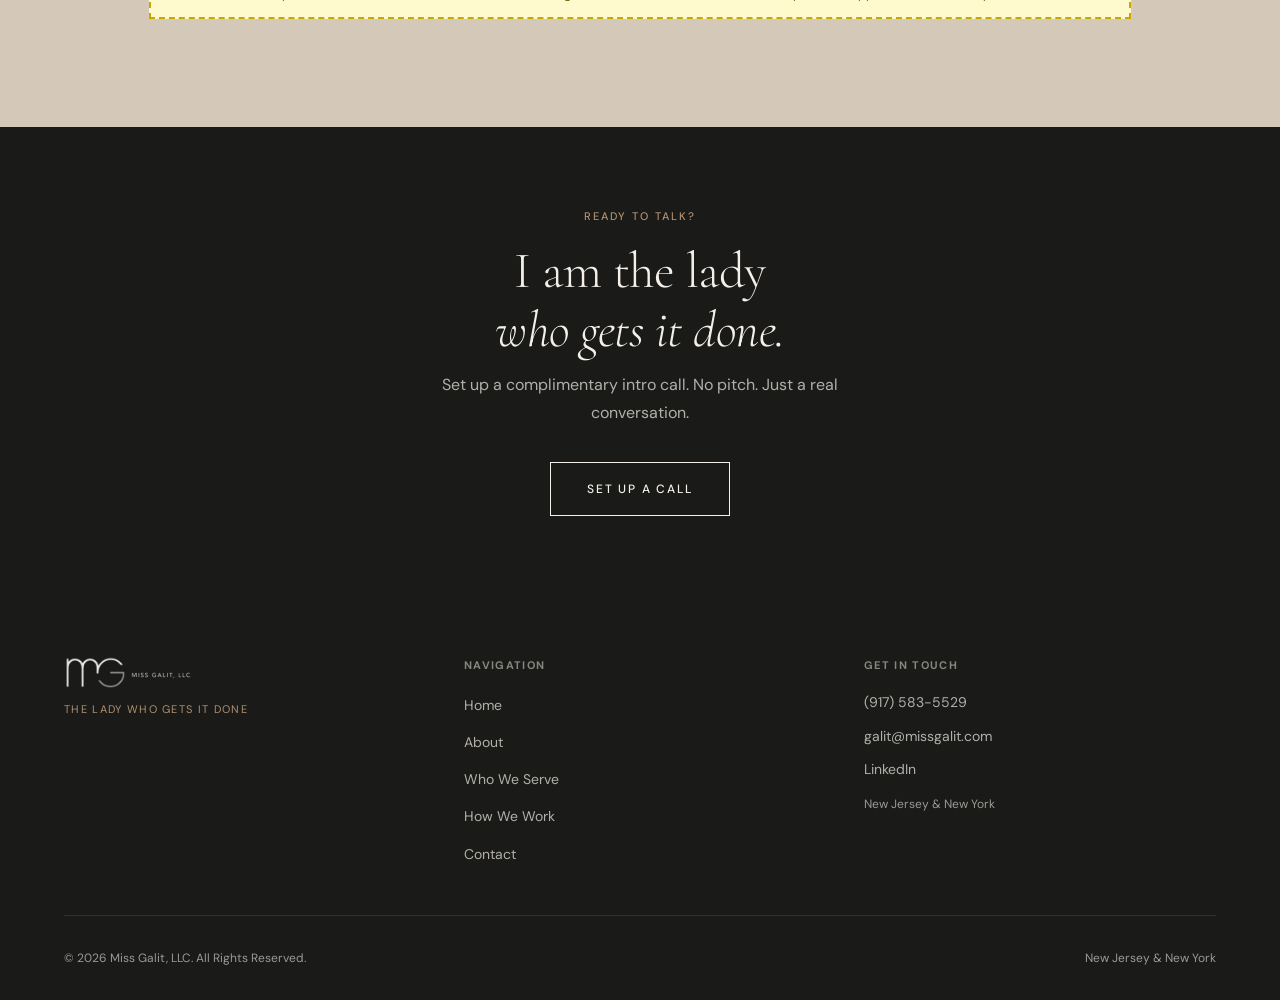
==== commit 9d7faa92: "Update about.html" ====
--- a/about.html
+++ b/about.html
@@ -40,10 +40,10 @@
   </div>
 
   <!-- PAGE HERO -->
-  <section style="margin-top: 70px; min-height: calc(88vh - 70px); position: relative; display: flex; align-items: flex-end; overflow: hidden;">
+  <section style="margin-top: 50px; min-height: calc(88vh - 70px); position: relative; display: flex; align-items: flex-end; overflow: hidden;">
     <div style="position: absolute; inset: 0; background-image: url('images/about-hero.png'); background-size: cover; background-position: center top; background-attachment: fixed;"></div>
     <div style="position: absolute; inset: 0; background: rgba(26,26,24,0.5);"></div>
-   <div style="position: relative; z-index: 2; padding: 80px 5vw;">
+   <div style="position: relative; z-index: 2; padding: 60px 5vw;">
       <span class="eyebrow" style="color: var(--stone);">About</span>
       <h1 style="color: var(--cream);">Galit Wexler</h1>
       <p style="color: rgba(244,239,232,0.8); font-size: 18px; max-width: 560px; margin-top: 20px;">Twenty years in the industry. Founder. Partner.<br>The Lady Who Gets It Done.</p>
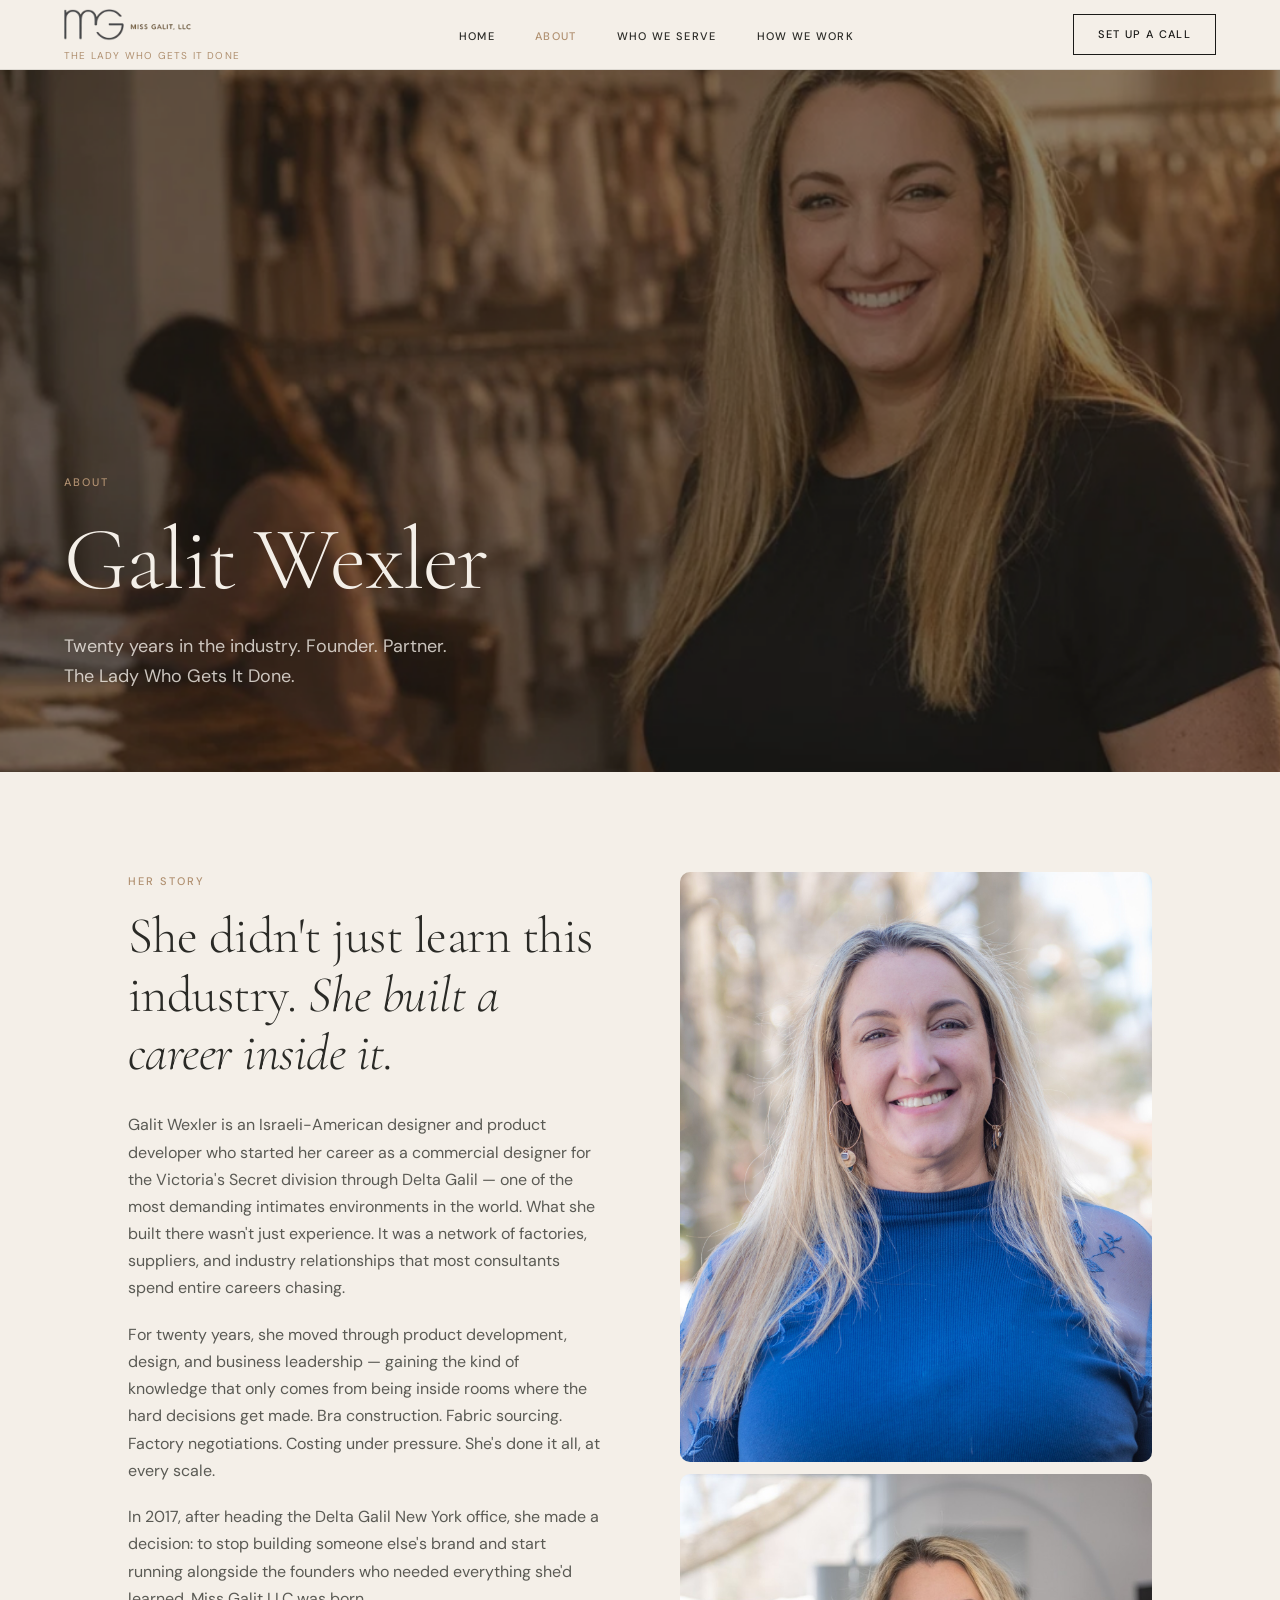
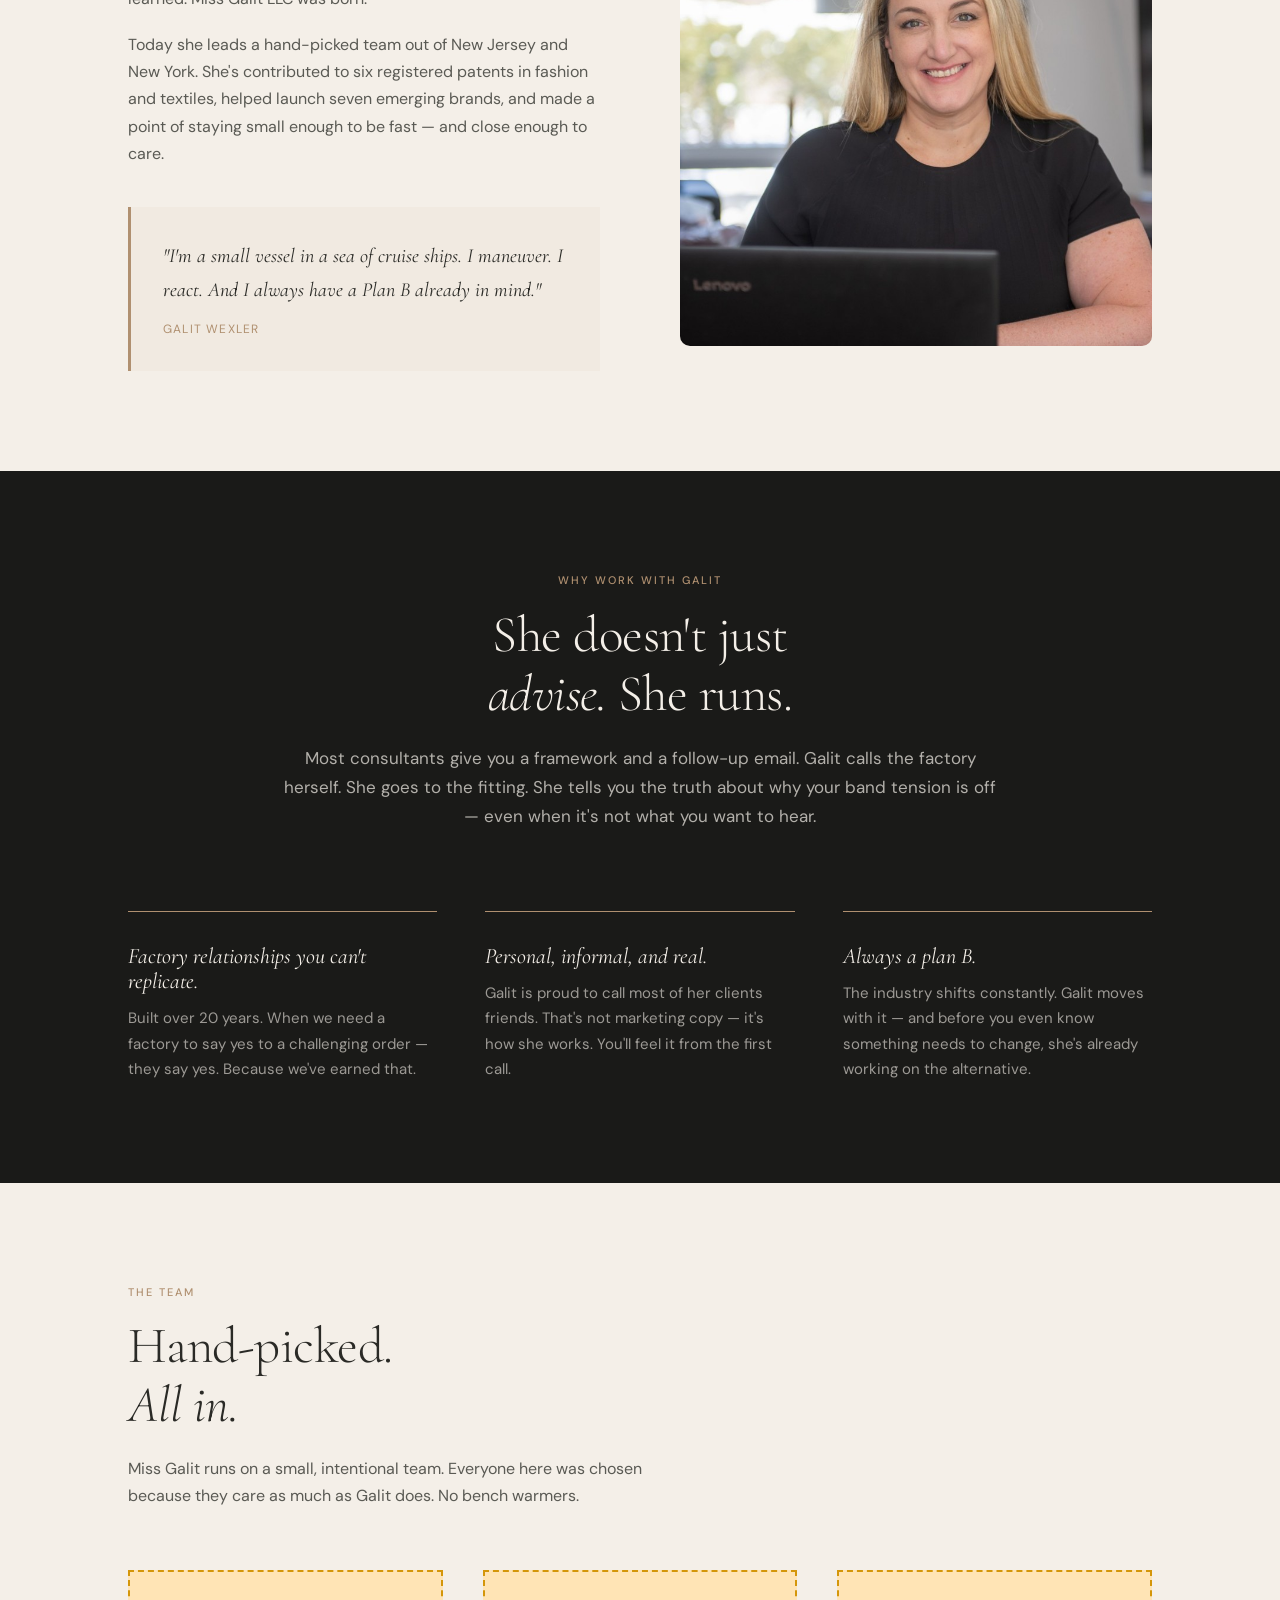
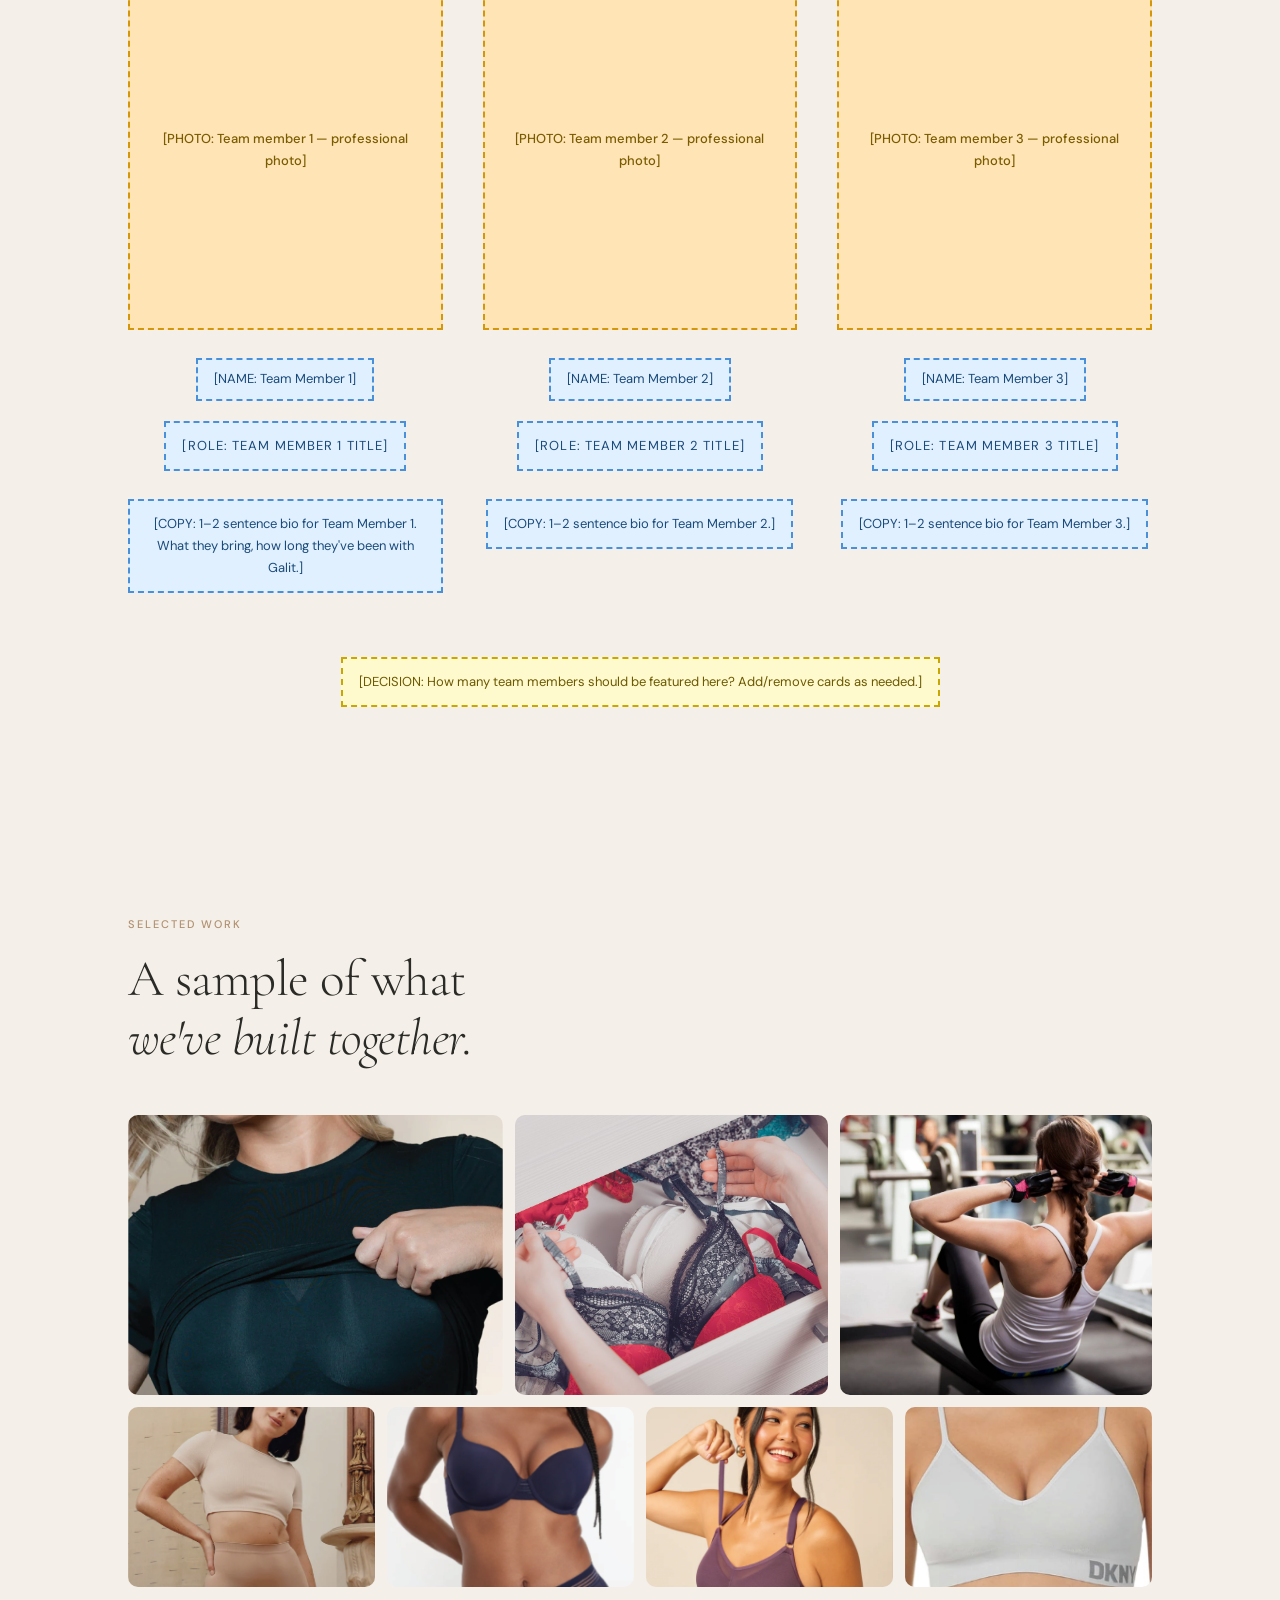
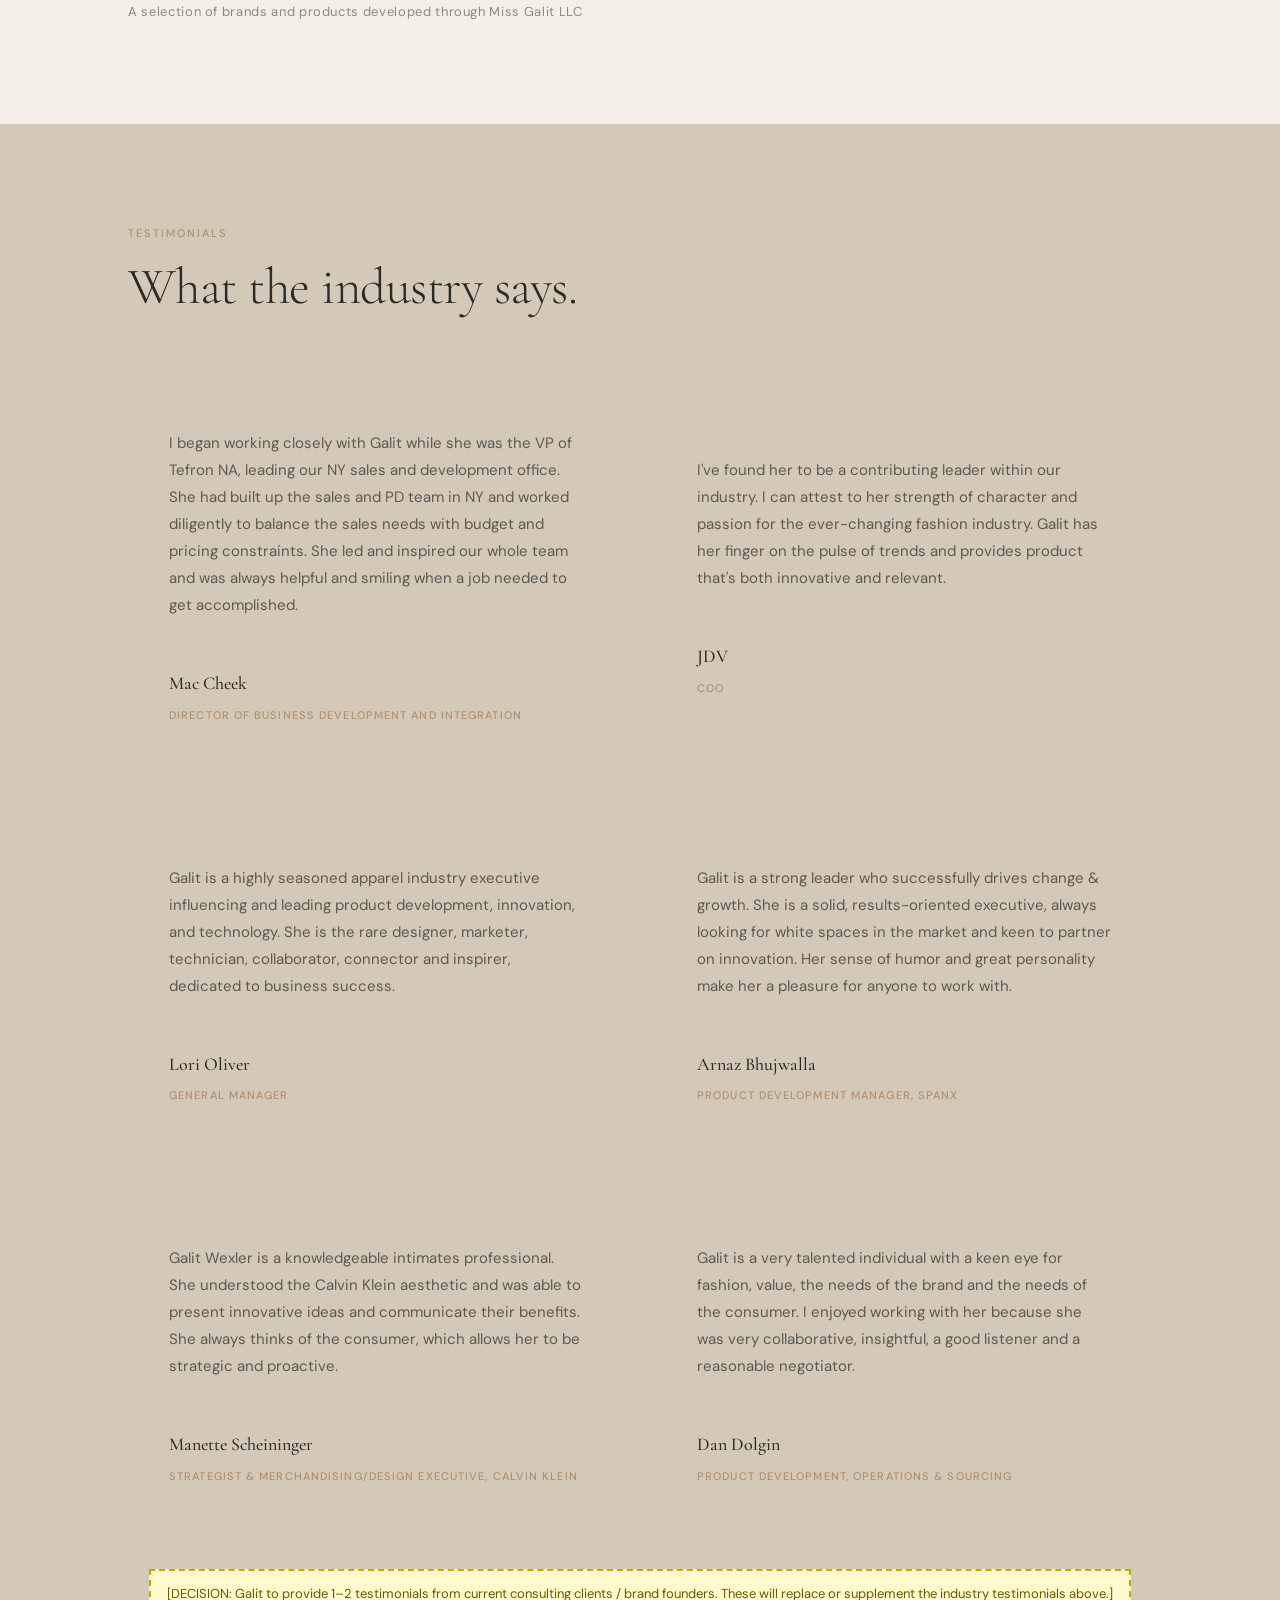
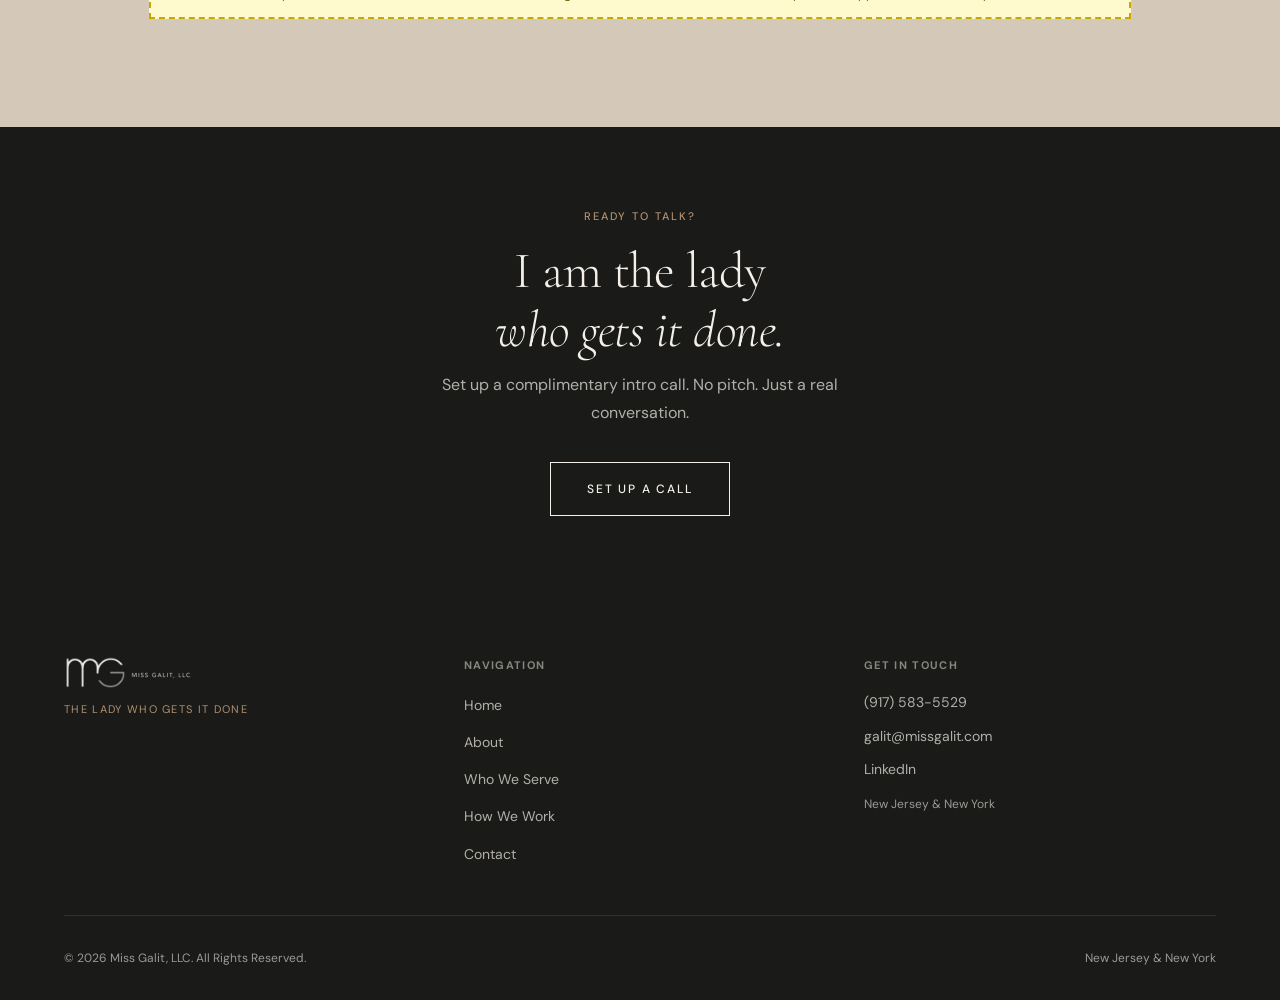
==== commit 178b288d: "Update about.html" ====
--- a/about.html
+++ b/about.html
@@ -43,7 +43,7 @@
   <section style="margin-top: 50px; min-height: calc(88vh - 70px); position: relative; display: flex; align-items: flex-end; overflow: hidden;">
     <div style="position: absolute; inset: 0; background-image: url('images/about-hero.png'); background-size: cover; background-position: center top; background-attachment: fixed;"></div>
     <div style="position: absolute; inset: 0; background: rgba(26,26,24,0.5);"></div>
-   <div style="position: relative; z-index: 2; padding: 60px 5vw;">
+   <div style="position: relative; z-index: 2; padding: 80px 5vw;">
       <span class="eyebrow" style="color: var(--stone);">About</span>
       <h1 style="color: var(--cream);">Galit Wexler</h1>
       <p style="color: rgba(244,239,232,0.8); font-size: 18px; max-width: 560px; margin-top: 20px;">Twenty years in the industry. Founder. Partner.<br>The Lady Who Gets It Done.</p>
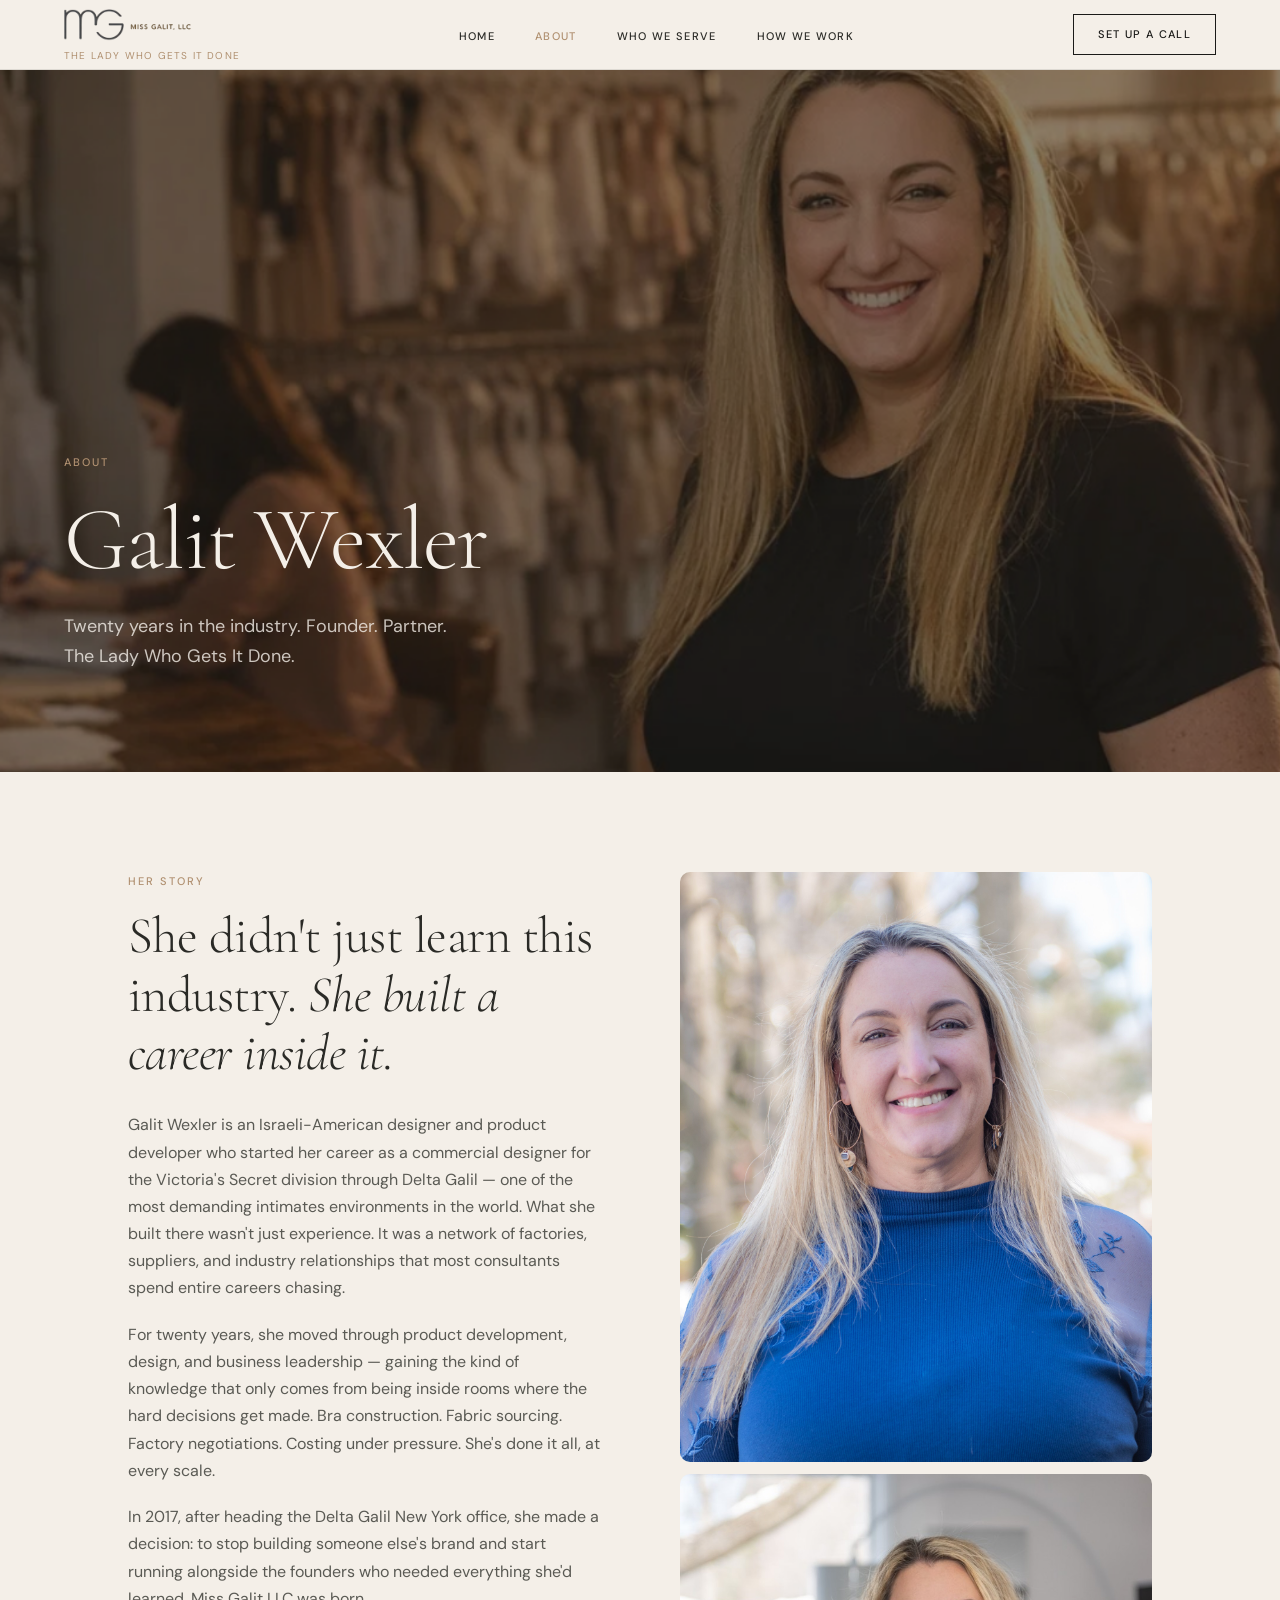
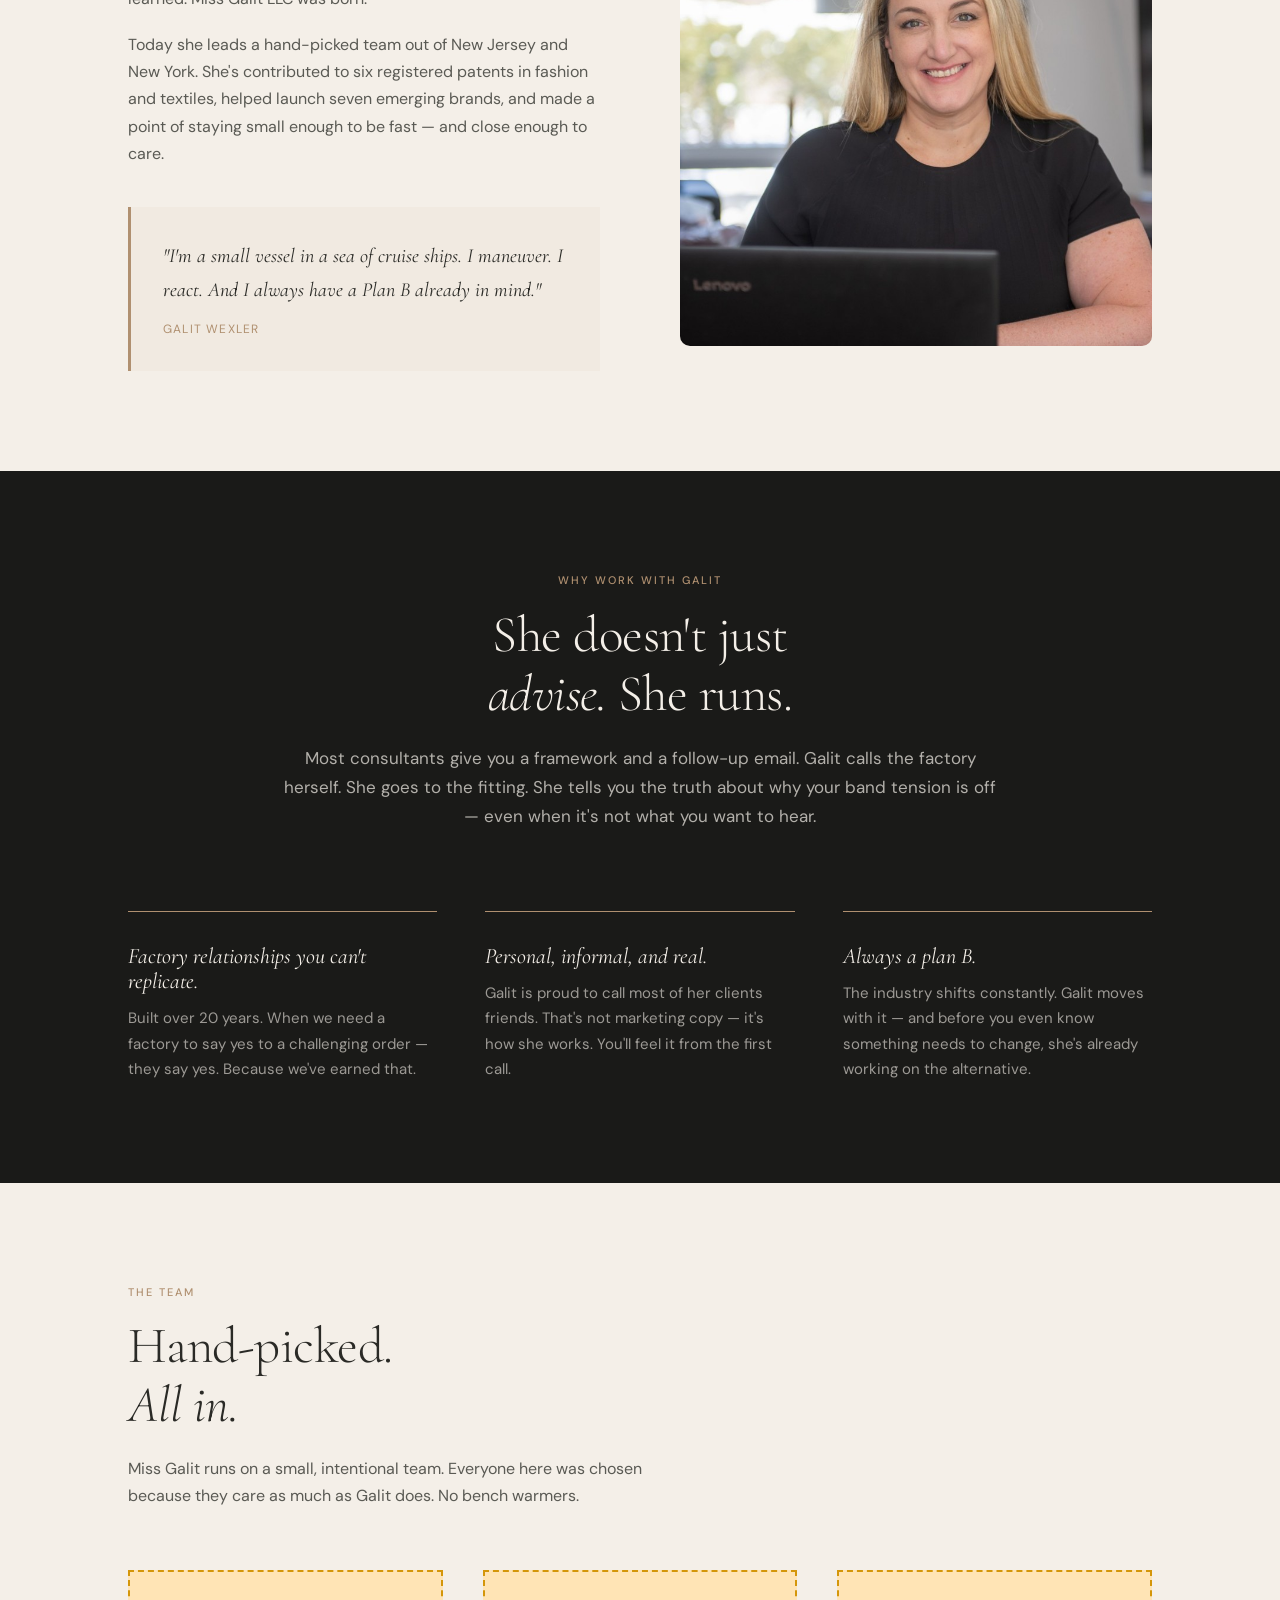
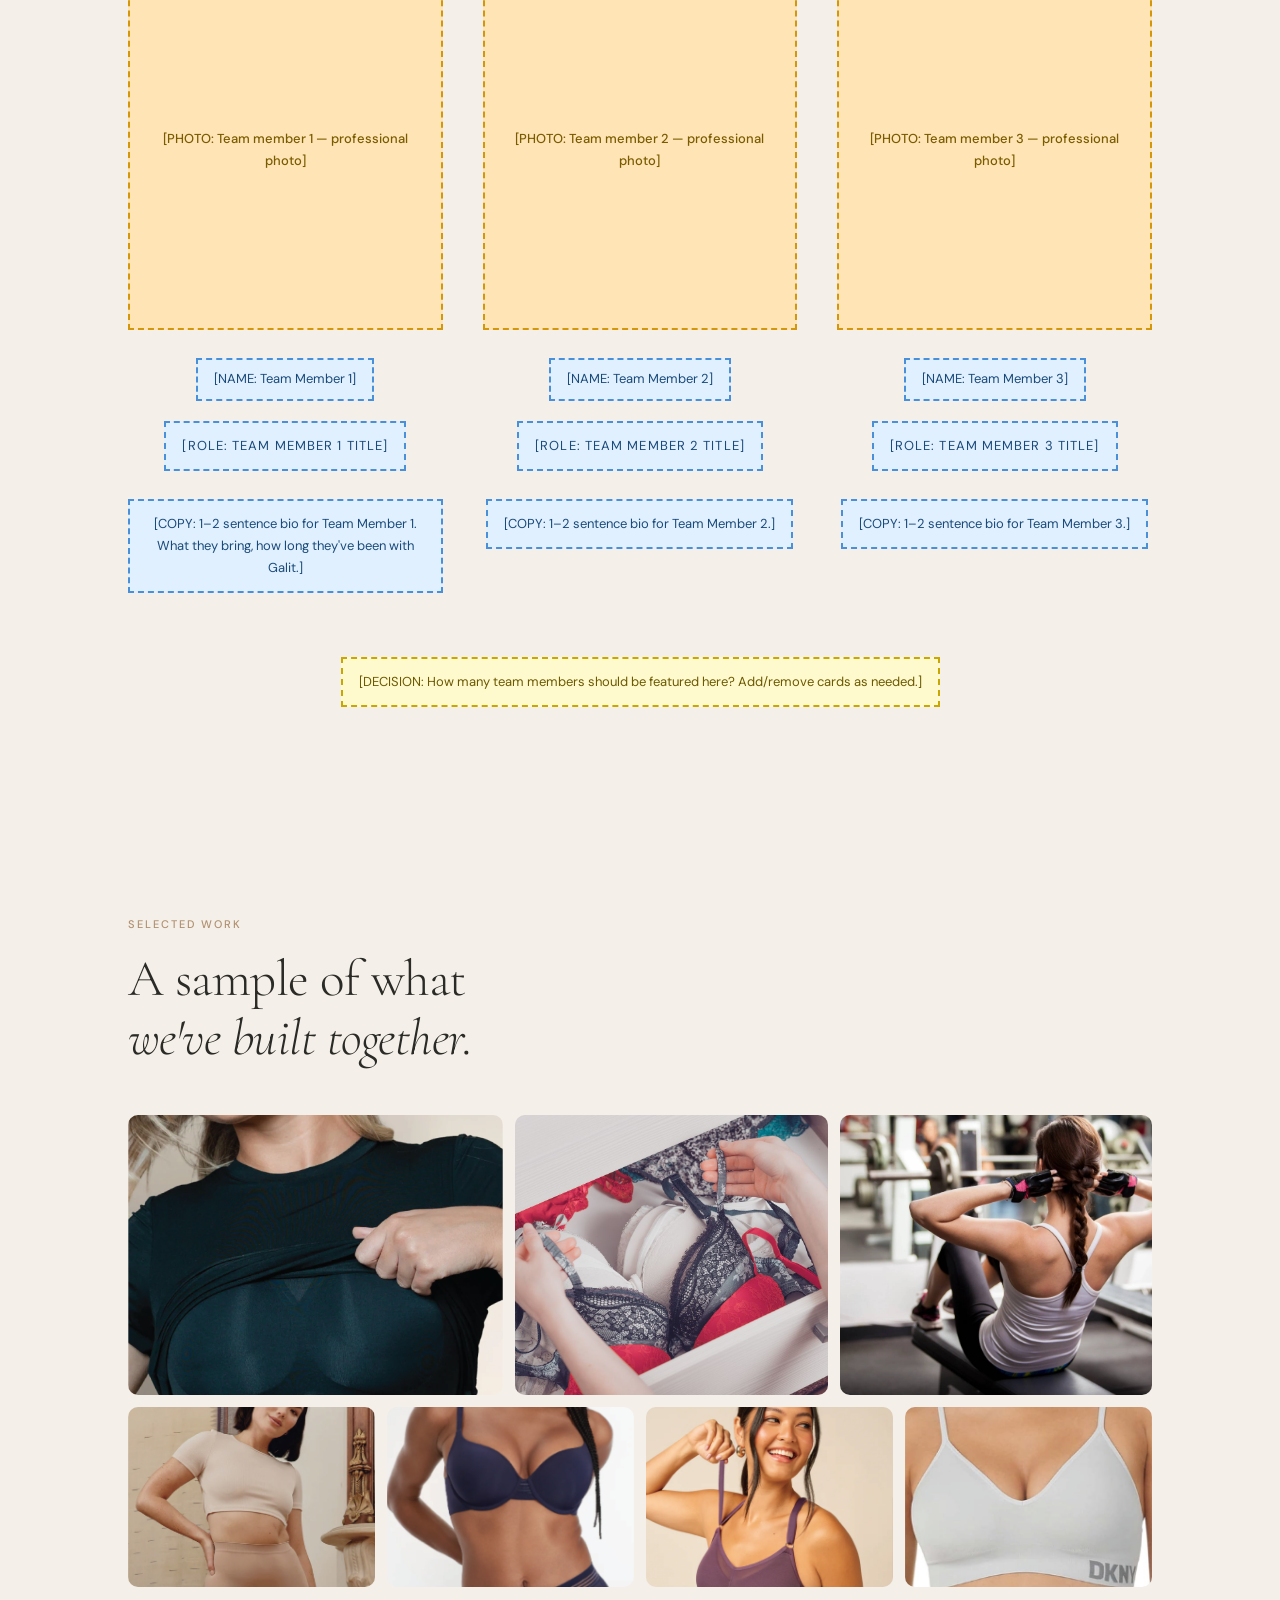
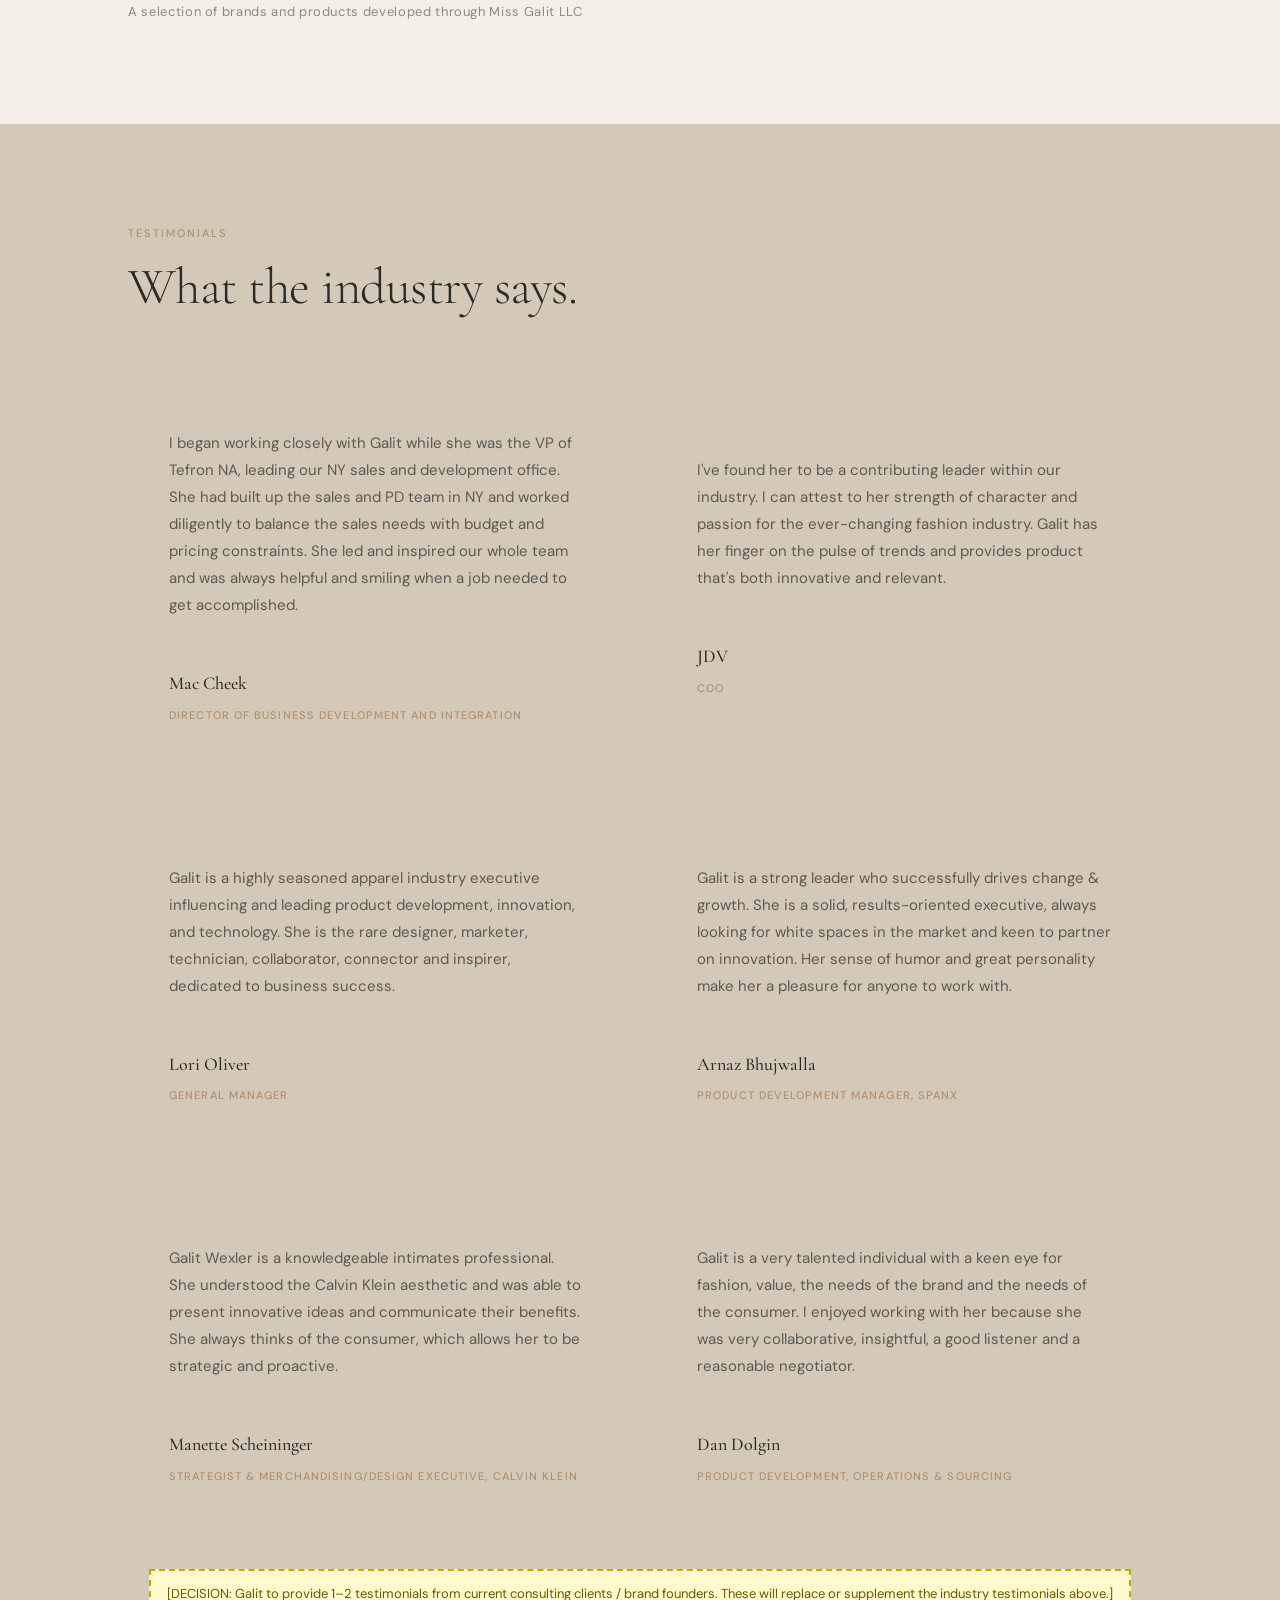
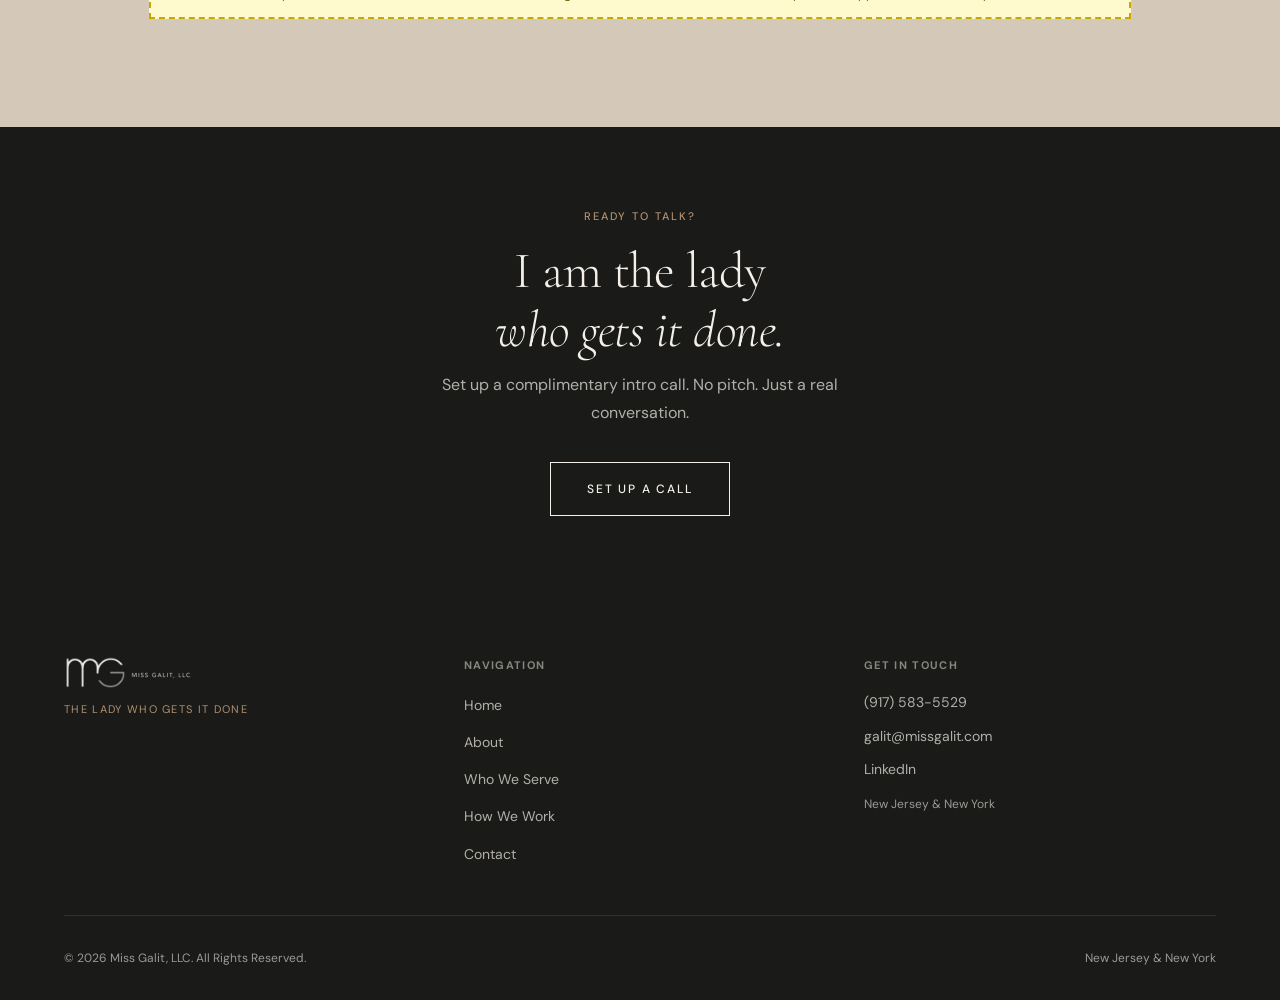
==== commit 9d6084a1: "Update about.html" ====
--- a/about.html
+++ b/about.html
@@ -43,7 +43,7 @@
   <section style="margin-top: 50px; min-height: calc(88vh - 70px); position: relative; display: flex; align-items: flex-end; overflow: hidden;">
     <div style="position: absolute; inset: 0; background-image: url('images/about-hero.png'); background-size: cover; background-position: center top; background-attachment: fixed;"></div>
     <div style="position: absolute; inset: 0; background: rgba(26,26,24,0.5);"></div>
-   <div style="position: relative; z-index: 2; padding: 80px 5vw;">
+   <div style="position: relative; z-index: 2; padding: 100px 5vw;">
       <span class="eyebrow" style="color: var(--stone);">About</span>
       <h1 style="color: var(--cream);">Galit Wexler</h1>
       <p style="color: rgba(244,239,232,0.8); font-size: 18px; max-width: 560px; margin-top: 20px;">Twenty years in the industry. Founder. Partner.<br>The Lady Who Gets It Done.</p>
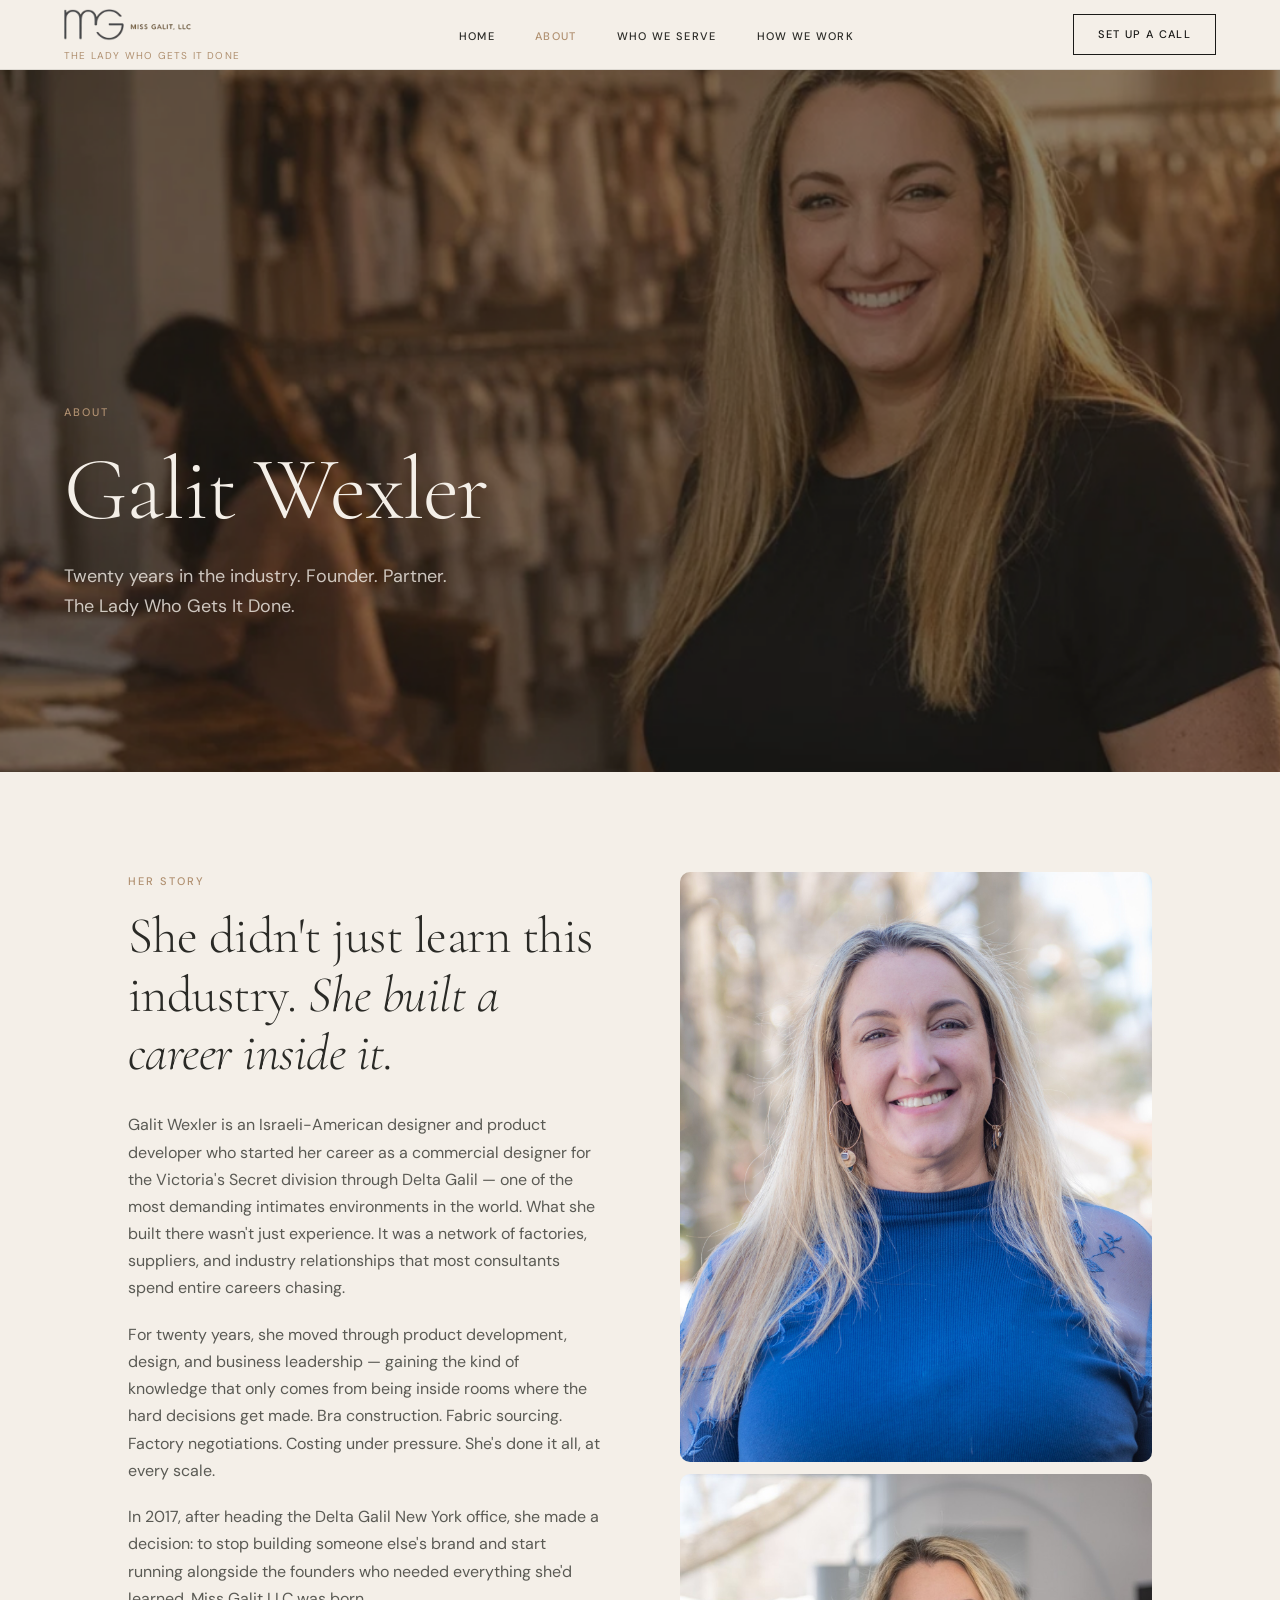
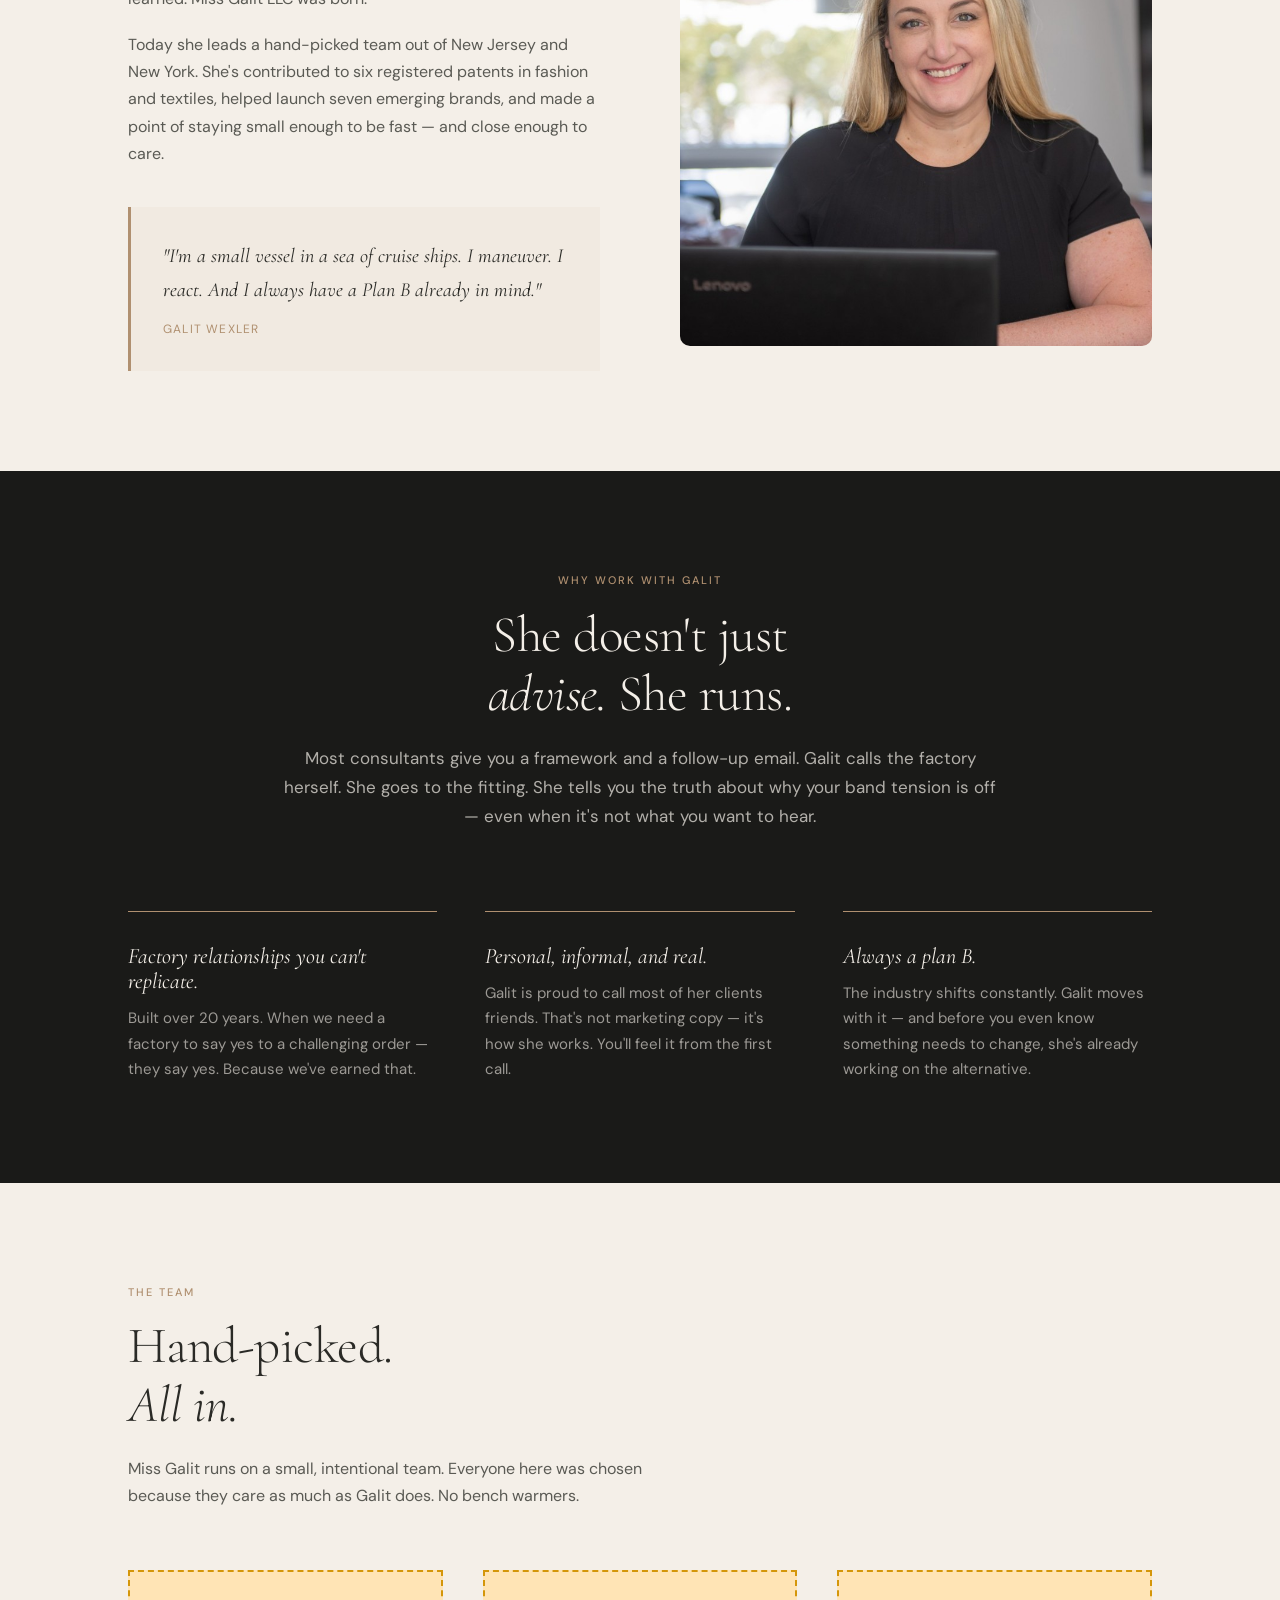
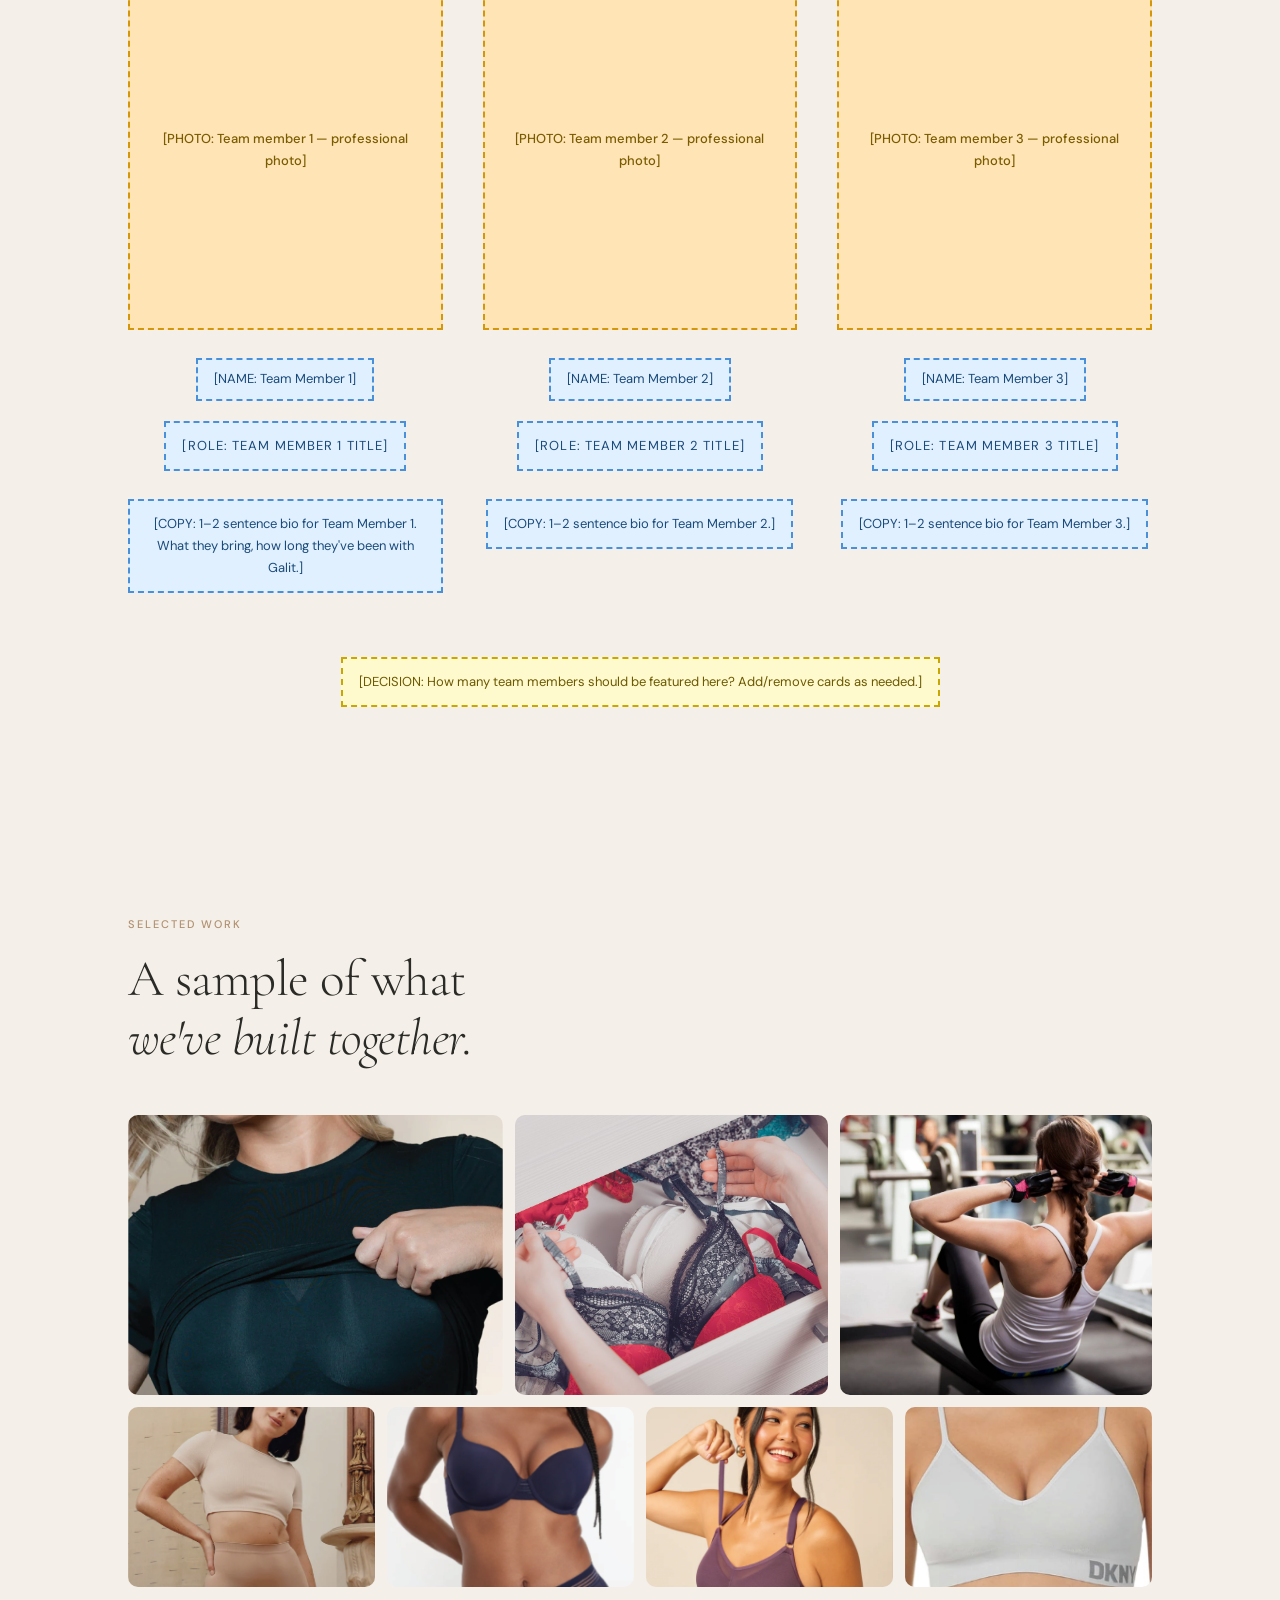
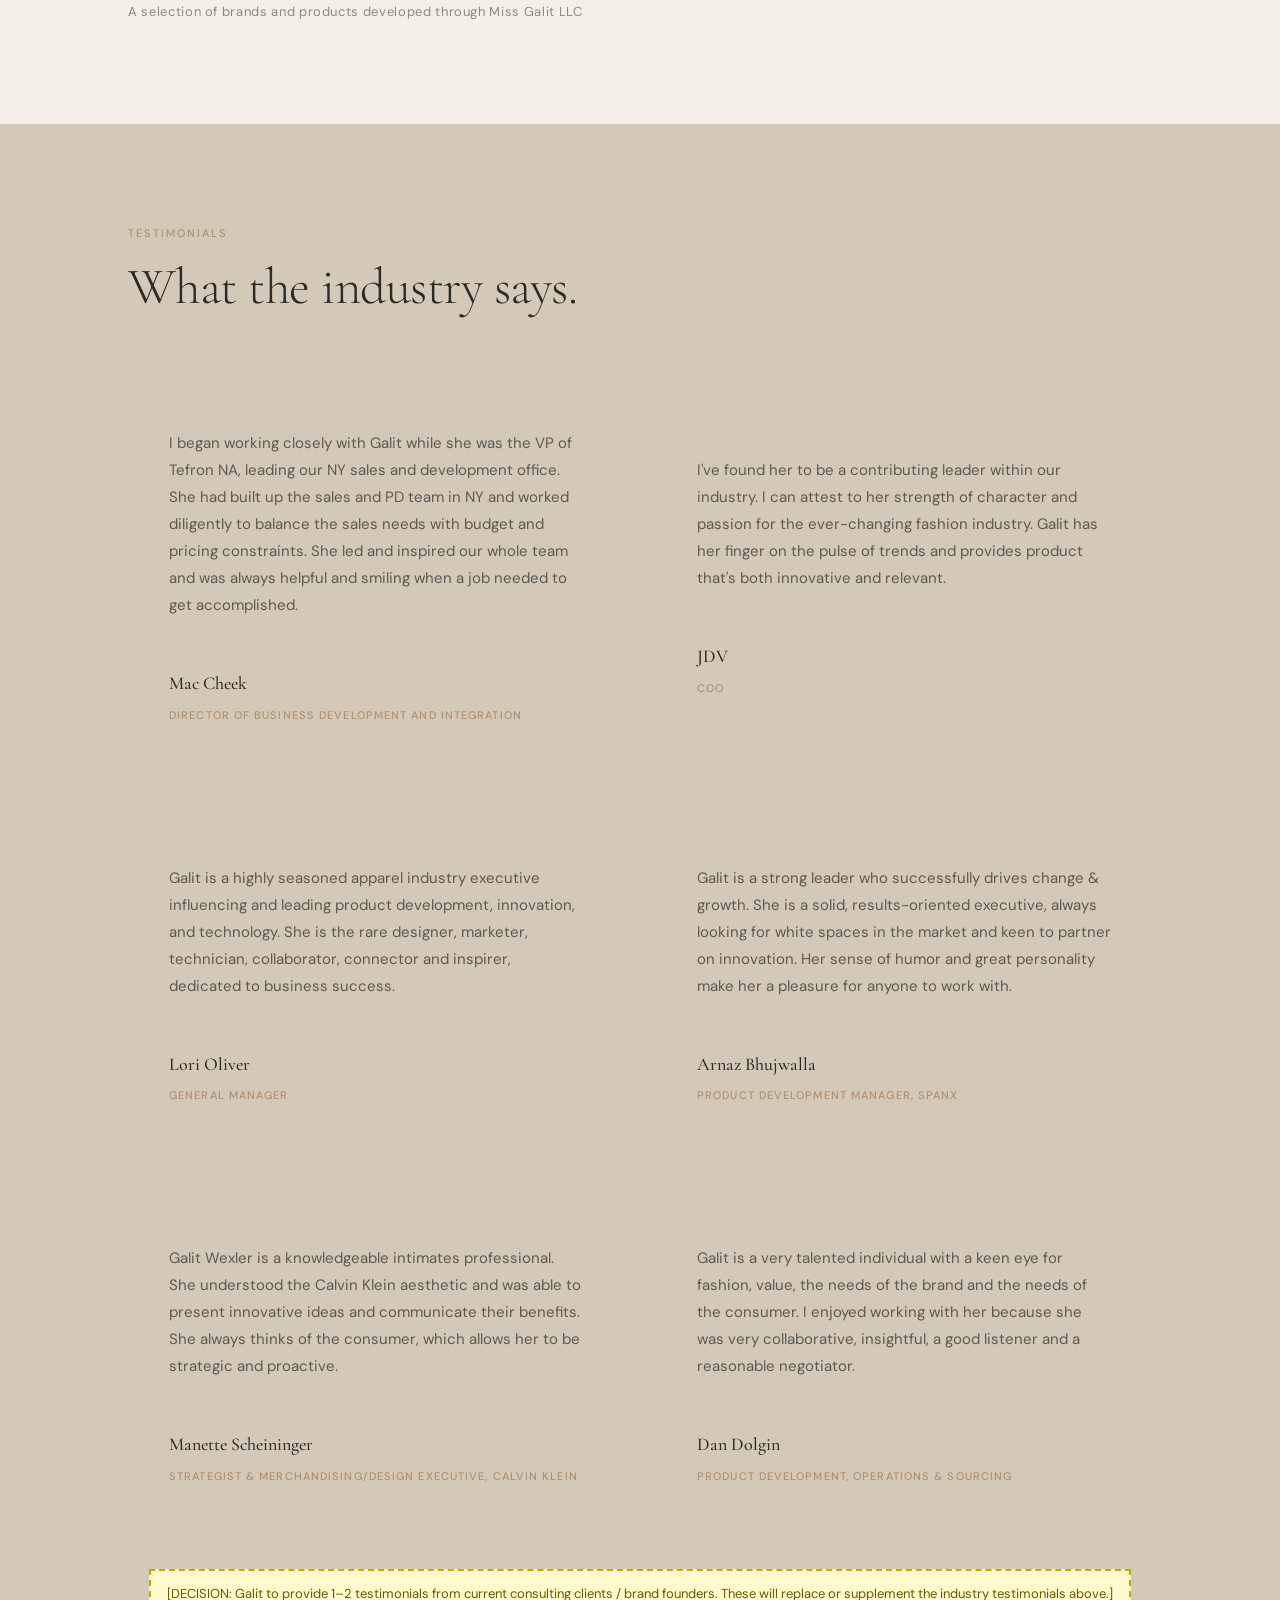
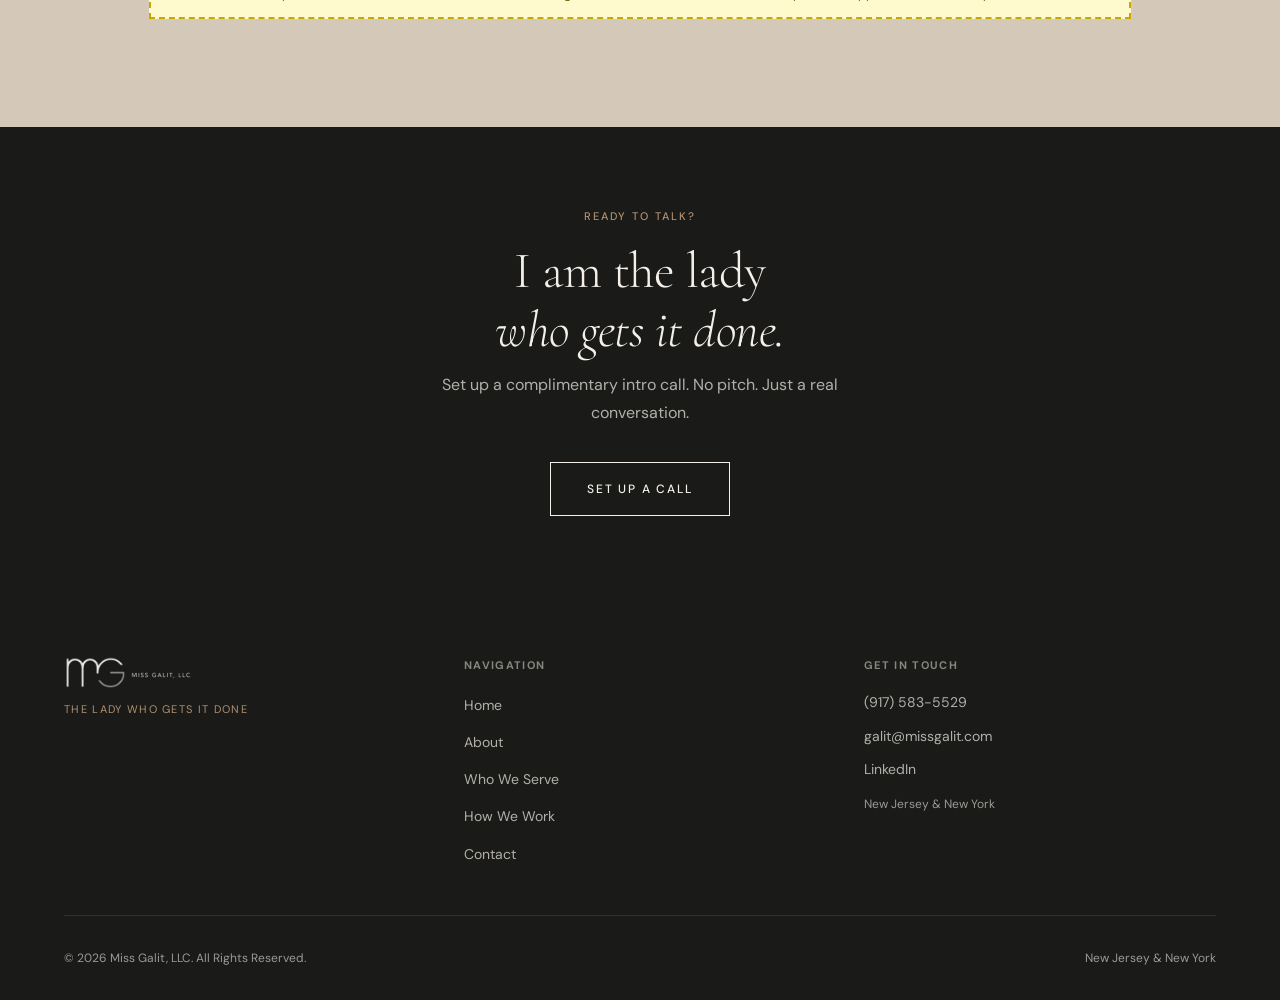
==== commit 43a1a48a: "Update about.html" ====
--- a/about.html
+++ b/about.html
@@ -43,7 +43,7 @@
   <section style="margin-top: 50px; min-height: calc(88vh - 70px); position: relative; display: flex; align-items: flex-end; overflow: hidden;">
     <div style="position: absolute; inset: 0; background-image: url('images/about-hero.png'); background-size: cover; background-position: center top; background-attachment: fixed;"></div>
     <div style="position: absolute; inset: 0; background: rgba(26,26,24,0.5);"></div>
-   <div style="position: relative; z-index: 2; padding: 100px 5vw;">
+   <div style="position: relative; z-index: 2; padding: 150px 5vw;">
       <span class="eyebrow" style="color: var(--stone);">About</span>
       <h1 style="color: var(--cream);">Galit Wexler</h1>
       <p style="color: rgba(244,239,232,0.8); font-size: 18px; max-width: 560px; margin-top: 20px;">Twenty years in the industry. Founder. Partner.<br>The Lady Who Gets It Done.</p>
